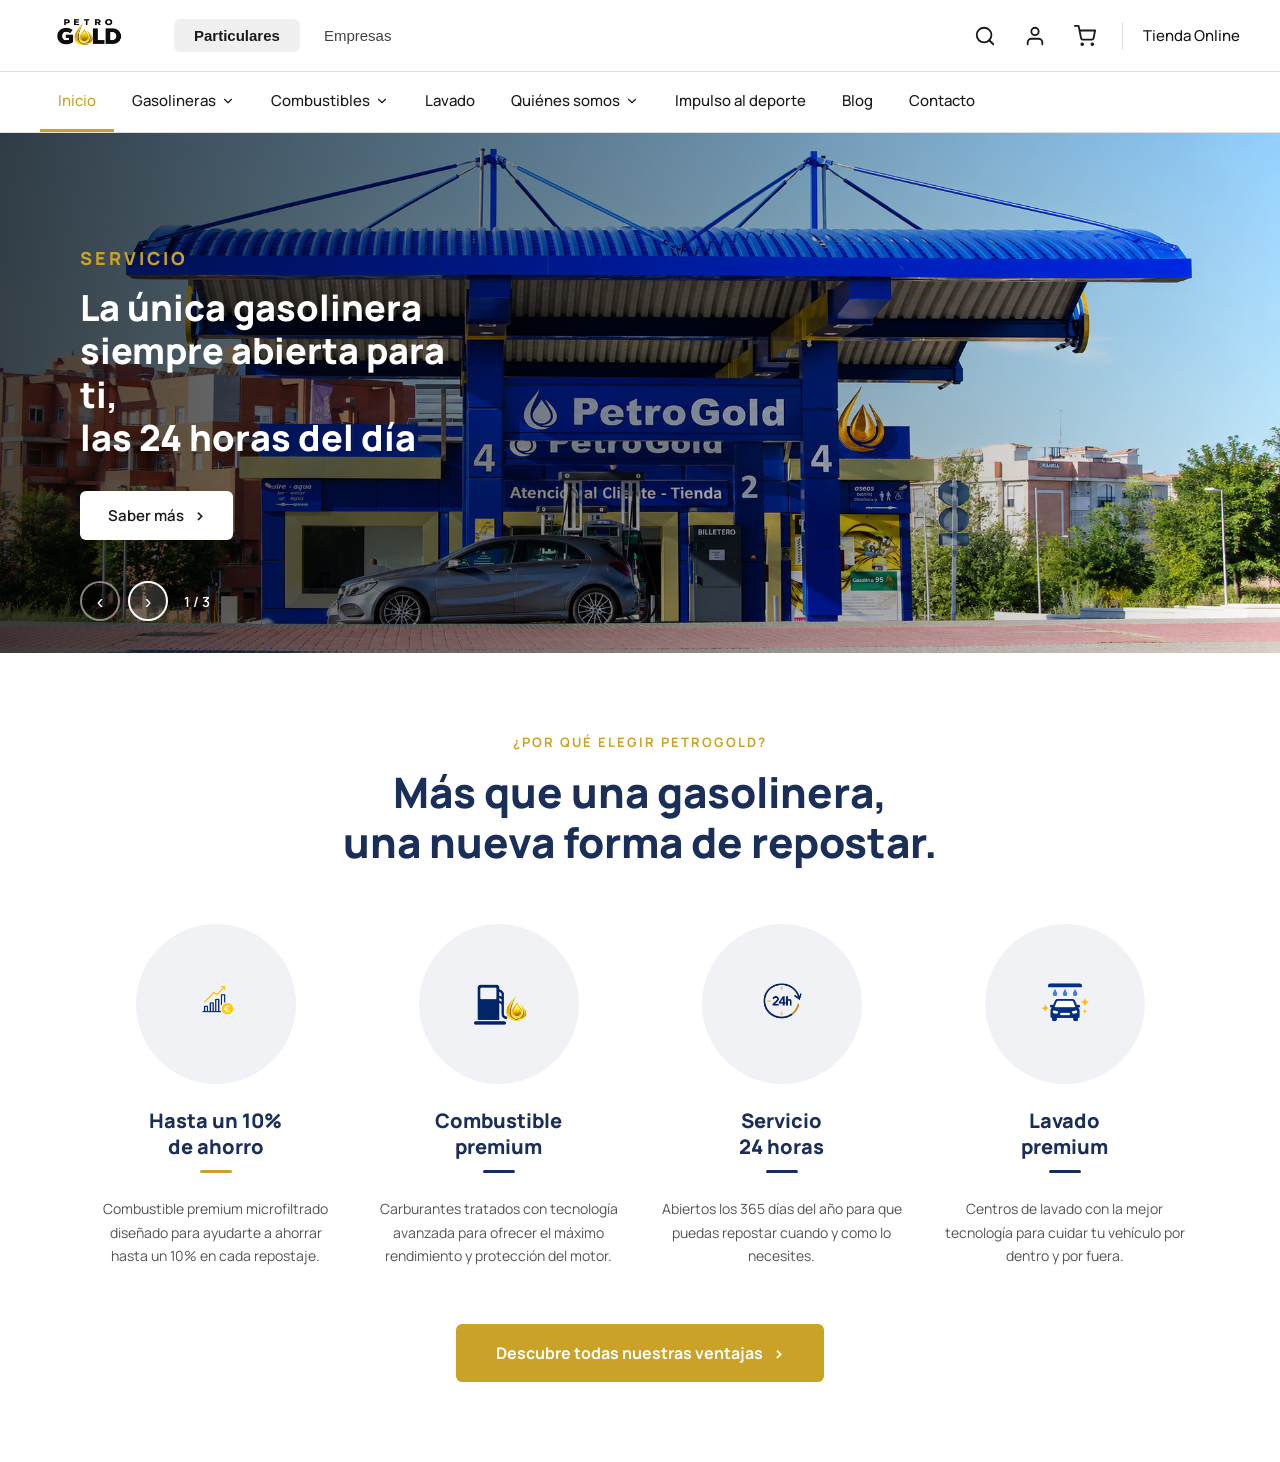
==== index.html @ 427b75f1 "first commit" ====
<!DOCTYPE html>
<html lang="es">
<head>
  <meta charset="UTF-8" />
  <meta name="viewport" content="width=device-width, initial-scale=1.0" />
  <title>PetroGold – Inicio</title>
  <link rel="stylesheet" href="css/style.css" />
</head>
<body>

  <!-- ===== TOP HEADER ===== -->
  <header class="top-header">
    <div class="header-inner">

      <div class="header-left">
        <a href="index.html" class="header-logo">
          <img src="Img/logo_petrogold_negro_sin_fondo.png" alt="PetroGold" />
        </a>
        <div class="header-tabs">
          <button class="tab active">Particulares</button>
          <button class="tab">Empresas</button>
        </div>
      </div>

      <div class="header-right">
        <!-- Search -->
        <button class="icon-btn" aria-label="Buscar">
          <svg viewBox="0 0 24 24" fill="none" stroke="currentColor" stroke-width="2" stroke-linecap="round" stroke-linejoin="round">
            <circle cx="11" cy="11" r="8"/><line x1="21" y1="21" x2="16.65" y2="16.65"/>
          </svg>
        </button>
        <!-- User -->
        <button class="icon-btn" aria-label="Mi cuenta">
          <svg viewBox="0 0 24 24" fill="none" stroke="currentColor" stroke-width="2" stroke-linecap="round" stroke-linejoin="round">
            <path d="M20 21v-2a4 4 0 0 0-4-4H8a4 4 0 0 0-4 4v2"/><circle cx="12" cy="7" r="4"/>
          </svg>
        </button>
        <!-- Cart -->
        <button class="icon-btn" aria-label="Carrito">
          <svg viewBox="0 0 24 24" fill="none" stroke="currentColor" stroke-width="2" stroke-linecap="round" stroke-linejoin="round">
            <circle cx="9" cy="21" r="1"/><circle cx="20" cy="21" r="1"/>
            <path d="M1 1h4l2.68 13.39a2 2 0 0 0 2 1.61h9.72a2 2 0 0 0 2-1.61L23 6H6"/>
          </svg>
        </button>
        <span class="header-divider"></span>
        <a href="tienda.html" class="tienda-link">Tienda Online</a>
      </div>

    </div>
  </header>

  <!-- ===== MAIN NAV ===== -->
  <nav class="main-nav">
    <ul>
      <li><a href="index.html" class="active">Inicio</a></li>

      <li class="has-dropdown">
        <a href="gasolineras.html">Gasolineras
          <svg class="nav-arrow" viewBox="0 0 24 24"><polyline points="6 9 12 15 18 9"/></svg>
        </a>
        <ul class="dropdown">
          <li><a href="gasolineras.html">Todas las gasolineras</a></li>
        </ul>
      </li>

      <li class="has-dropdown">
        <a href="combustibles.html">Combustibles
          <svg class="nav-arrow" viewBox="0 0 24 24"><polyline points="6 9 12 15 18 9"/></svg>
        </a>
        <ul class="dropdown">
          <li><a href="combustibles.html">Tipos de combustible</a></li>
        </ul>
      </li>

      <li><a href="lavado.html">Lavado</a></li>

      <li class="has-dropdown">
        <a href="quienes-somos.html">Quiénes somos
          <svg class="nav-arrow" viewBox="0 0 24 24"><polyline points="6 9 12 15 18 9"/></svg>
        </a>
        <ul class="dropdown">
          <li><a href="quienes-somos.html">La empresa</a></li>
        </ul>
      </li>

      <li><a href="impulso-al-deporte.html">Impulso al deporte</a></li>
      <li><a href="blog.html">Blog</a></li>
      <li><a href="contacto.html">Contacto</a></li>
    </ul>
  </nav>

  <!-- ===== MAIN CONTENT ===== -->
  <main>

    <!-- ===== HERO SLIDER ===== -->
    <section class="hero-slider" id="heroSlider">

      <!-- Slide 1 -->
      <div class="slide active" style="background-image: url('Img/gasolinera_hero.png')">
        <div class="slide-overlay"></div>
        <div class="slide-content">
          <span class="slide-label">SERVICIO</span>
          <h1 class="slide-title">La única gasolinera<br>siempre abierta para ti,<br>las 24 horas del día</h1>
          <a href="gasolineras.html" class="slide-btn">Saber más <span class="btn-arrow">›</span></a>
        </div>
      </div>

      <!-- Slide 2 -->
      <div class="slide" style="background-image: url('Img/calidad_hero.png')">
        <div class="slide-overlay"></div>
        <div class="slide-content">
          <span class="slide-label">CALIDAD</span>
          <h1 class="slide-title">Con nuestro combustible premium microfiltrado<br>ahorrarás hasta un <span class="slide-gold">10%</span> en cada repostaje.</h1>
          <a href="combustibles.html" class="slide-btn">Saber más <span class="btn-arrow">›</span></a>
        </div>
      </div>

      <!-- Slide 3 -->
      <div class="slide" style="background-image: url('Img/franquiciate_hero.png')">
        <div class="slide-overlay"></div>
        <div class="slide-content">
          <span class="slide-label">FRANQUÍCIATE</span>
          <h1 class="slide-title">Invierte en una marca<br>preparada para crecer<br>contigo.</h1>
          <p class="slide-subtitle">Accede a un modelo de negocio innovador<br>con tecnología 24 horas, soporte continuo<br>y una inversión adaptada a tus necesidades.</p>
          <a href="quienes-somos.html" class="slide-btn">Saber más <span class="btn-arrow">›</span></a>
        </div>
      </div>

      <!-- Controls -->
      <div class="slider-controls">
        <button class="slider-btn prev" id="heroPrev" aria-label="Anterior">‹</button>
        <button class="slider-btn next" id="heroNext" aria-label="Siguiente">›</button>
        <span class="slider-counter"><span id="heroCurrent">1</span> / <span id="heroTotal">3</span></span>
      </div>

    </section>

    <!-- ===== FEATURES SECTION ===== -->
    <section class="features-section">
      <div class="features-inner">

        <div class="features-header">
          <span class="features-label">¿POR QUÉ ELEGIR PETROGOLD?</span>
          <h2 class="features-title">Más que una gasolinera,<br>una nueva forma de repostar.</h2>
        </div>

        <div class="features-grid">

          <!-- Card 1 -->
          <div class="feature-card">
            <div class="feature-icon">
              <img src="Img/logo_ahorro.png" alt="Ahorro" />
            </div>
            <h3 class="feature-title gold-line">Hasta un 10%<br>de ahorro</h3>
            <p class="feature-text">Combustible premium microfiltrado diseñado para ayudarte a ahorrar hasta un 10% en cada repostaje.</p>
          </div>

          <!-- Card 2 -->
          <div class="feature-card">
            <div class="feature-icon">
              <img src="Img/logo_combustible.png" alt="Combustible premium" />
            </div>
            <h3 class="feature-title navy-line">Combustible<br>premium</h3>
            <p class="feature-text">Carburantes tratados con tecnología avanzada para ofrecer el máximo rendimiento y protección del motor.</p>
          </div>

          <!-- Card 3 -->
          <div class="feature-card">
            <div class="feature-icon">
              <img src="Img/logo_tiempo.png" alt="Servicio 24 horas" />
            </div>
            <h3 class="feature-title navy-line">Servicio<br>24 horas</h3>
            <p class="feature-text">Abiertos los 365 días del año para que puedas repostar cuando y como lo necesites.</p>
          </div>

          <!-- Card 4 -->
          <div class="feature-card">
            <div class="feature-icon">
              <img src="Img/logo_lavadero.png" alt="Lavado premium" />
            </div>
            <h3 class="feature-title navy-line">Lavado<br>premium</h3>
            <p class="feature-text">Centros de lavado con la mejor tecnología para cuidar tu vehículo por dentro y por fuera.</p>
          </div>

        </div>

        <div class="features-cta">
          <a href="gasolineras.html" class="features-btn">Descubre todas nuestras ventajas <span class="btn-arrow">›</span></a>
        </div>

      </div>
    </section>

  </main>

  <script src="js/main.js"></script>
</body>
</html>
---- css/style.css ----
@import url('https://fonts.googleapis.com/css2?family=Manrope:wght@400;500;600;700;800&display=swap');

/* =============================================
   PETROGOLD – Estilos globales
   ============================================= */

*, *::before, *::after {
  box-sizing: border-box;
  margin: 0;
  padding: 0;
}

:root {
  --gold: #C9A227;
  --gold-hover: #a88420;
  --text-dark: #1a1a1a;
  --text-mid: #444;
  --tab-active-bg: #f0f0f0;
  --border: #e0e0e0;
  --font: 'Manrope', sans-serif;
}

body {
  font-family: var(--font);
  color: var(--text-dark);
  background: #fff;
}

a {
  text-decoration: none;
  color: inherit;
}

/* =============================================
   TOP HEADER
   ============================================= */

.top-header {
  background: #fff;
  border-bottom: 1px solid var(--border);
  padding: 0 40px;
  height: 72px;
  display: flex;
  align-items: center;
}

.header-inner {
  width: 100%;
  display: flex;
  align-items: center;
  justify-content: space-between;
}

/* Logo */
.header-logo img {
  height: 68px;
  width: auto;
  display: block;
}

/* Particulares / Empresas tabs */
.header-left {
  display: flex;
  align-items: center;
  gap: 32px;
}

.header-tabs {
  display: flex;
  gap: 4px;
}

.header-tabs .tab {
  background: none;
  border: none;
  cursor: pointer;
  font-size: 15px;
  font-weight: 500;
  color: var(--text-mid);
  padding: 8px 20px;
  border-radius: 6px;
  transition: background 0.2s;
}

.header-tabs .tab.active {
  background: var(--tab-active-bg);
  color: var(--text-dark);
  font-weight: 600;
}

.header-tabs .tab:hover:not(.active) {
  background: #f7f7f7;
}

/* Right icons */
.header-right {
  display: flex;
  align-items: center;
  gap: 16px;
}

.icon-btn {
  background: none;
  border: none;
  cursor: pointer;
  display: flex;
  align-items: center;
  justify-content: center;
  padding: 6px;
  border-radius: 50%;
  color: var(--text-dark);
  transition: background 0.2s;
}

.icon-btn:hover {
  background: #f0f0f0;
}

.icon-btn svg {
  width: 22px;
  height: 22px;
}

.header-divider {
  width: 1px;
  height: 28px;
  background: var(--border);
  margin: 0 4px;
}

.tienda-link {
  font-size: 15px;
  font-weight: 500;
  color: var(--text-dark);
  white-space: nowrap;
  transition: color 0.2s;
}

.tienda-link:hover {
  color: var(--gold);
}

/* =============================================
   MAIN NAV
   ============================================= */

.main-nav {
  background: #fff;
  border-bottom: 1px solid var(--border);
  padding: 0 40px;
}

.main-nav > ul {
  list-style: none;
  display: flex;
  align-items: center;
  gap: 0;
}

.main-nav ul li {
  position: relative;
}

.main-nav ul li a,
.main-nav ul li .nav-toggle {
  display: flex;
  align-items: center;
  gap: 5px;
  padding: 18px 18px;
  font-size: 15px;
  font-weight: 500;
  color: var(--text-dark);
  cursor: pointer;
  border-bottom: 3px solid transparent;
  transition: color 0.2s, border-color 0.2s;
  white-space: nowrap;
  background: none;
  border-top: none;
  border-left: none;
  border-right: none;
  font-family: var(--font);
}

.main-nav ul li a:hover,
.main-nav ul li .nav-toggle:hover {
  color: var(--gold);
}

.main-nav ul li a.active {
  color: var(--gold);
  border-bottom: 3px solid var(--gold);
}

/* Dropdown arrow */
.nav-arrow {
  width: 14px;
  height: 14px;
  fill: none;
  stroke: currentColor;
  stroke-width: 2;
  stroke-linecap: round;
  stroke-linejoin: round;
  transition: transform 0.2s;
}

.has-dropdown:hover .nav-arrow {
  transform: rotate(180deg);
}

/* Dropdown menu */
.dropdown {
  display: none;
  position: absolute;
  top: 100%;
  left: 0;
  background: #fff;
  border: 1px solid var(--border);
  border-top: 2px solid var(--gold);
  min-width: 200px;
  box-shadow: 0 8px 24px rgba(0,0,0,0.08);
  z-index: 100;
  border-radius: 0 0 6px 6px;
}

.dropdown li a {
  padding: 12px 20px;
  display: block;
  border-bottom: none !important;
  font-weight: 400;
}

.dropdown li a:hover {
  background: #fafafa;
  color: var(--gold);
}

.has-dropdown:hover .dropdown {
  display: block;
}

/* =============================================
   HERO SLIDER
   ============================================= */

.hero-slider {
  position: relative;
  width: 100%;
  height: 520px;
  overflow: hidden;
}

.slide {
  position: absolute;
  inset: 0;
  background-size: cover;
  background-position: center;
  opacity: 0;
  transition: opacity 0.7s ease;
  display: flex;
  align-items: center;
}

.slide.active {
  opacity: 1;
  z-index: 1;
}

.slide-overlay {
  position: absolute;
  inset: 0;
  background: linear-gradient(to right, rgba(0,0,0,0.72) 0%, rgba(0,0,0,0.35) 55%, transparent 100%);
}

.slide-content {
  position: relative;
  z-index: 2;
  padding: 0 80px;
  max-width: 560px;
}

.slide-label {
  display: block;
  font-family: var(--font);
  font-size: 18px;
  font-weight: 800;
  letter-spacing: 3px;
  color: var(--gold);
  margin-bottom: 16px;
  text-transform: uppercase;
}

.slide-title {
  font-family: var(--font);
  font-size: 36px;
  font-weight: 800;
  color: #fff;
  line-height: 1.2;
  margin-bottom: 32px;
}

.slide-gold {
  color: var(--gold);
}

.slide-subtitle {
  font-family: var(--font);
  font-size: 16px;
  font-weight: 400;
  color: #fff;
  line-height: 1.6;
  margin-bottom: 28px;
  margin-top: -16px;
}

.slide-btn {
  display: inline-flex;
  align-items: center;
  gap: 10px;
  background: #fff;
  color: var(--text-dark);
  font-family: var(--font);
  font-size: 15px;
  font-weight: 600;
  padding: 14px 28px;
  border-radius: 6px;
  transition: background 0.2s, color 0.2s;
}

.slide-btn:hover {
  background: var(--gold);
  color: #fff;
}

.btn-arrow {
  font-size: 18px;
  line-height: 1;
}

/* Slider controls */
.slider-controls {
  position: absolute;
  bottom: 32px;
  left: 80px;
  z-index: 10;
  display: flex;
  align-items: center;
  gap: 8px;
}

.slider-btn {
  width: 40px;
  height: 40px;
  border-radius: 50%;
  border: 2px solid rgba(255,255,255,0.5);
  background: rgba(0,0,0,0.3);
  color: #fff;
  font-size: 20px;
  cursor: pointer;
  display: flex;
  align-items: center;
  justify-content: center;
  transition: background 0.2s, border-color 0.2s;
  line-height: 1;
}

.slider-btn:hover {
  background: rgba(0,0,0,0.6);
  border-color: #fff;
}

.slider-btn.next {
  background: rgba(255,255,255,0.15);
  border-color: #fff;
}

.slider-counter {
  font-family: var(--font);
  font-size: 14px;
  font-weight: 600;
  color: #fff;
  margin-left: 8px;
}

/* =============================================
   FEATURES SECTION
   ============================================= */

.features-section {
  background: #fff;
  padding: 80px 40px;
}

.features-inner {
  max-width: 1100px;
  margin: 0 auto;
}

.features-header {
  text-align: center;
  margin-bottom: 56px;
}

.features-label {
  display: block;
  font-family: var(--font);
  font-size: 13px;
  font-weight: 700;
  letter-spacing: 2px;
  color: var(--gold);
  text-transform: uppercase;
  margin-bottom: 16px;
}

.features-title {
  font-family: var(--font);
  font-size: 42px;
  font-weight: 800;
  color: #1a2e5a;
  line-height: 1.2;
}

.features-grid {
  display: grid;
  grid-template-columns: repeat(4, 1fr);
  gap: 32px;
  margin-bottom: 56px;
}

.feature-card {
  display: flex;
  flex-direction: column;
  align-items: center;
  text-align: center;
}

.feature-icon {
  width: 160px;
  height: 160px;
  background: #f0f2f5;
  border-radius: 50%;
  display: flex;
  align-items: center;
  justify-content: center;
  margin-bottom: 24px;
  overflow: hidden;
}

.feature-icon svg,
.feature-icon img {
  width: 100px;
  height: 100px;
  object-fit: contain;
}

.feature-title {
  font-family: var(--font);
  font-size: 20px;
  font-weight: 800;
  color: #1a2e5a;
  line-height: 1.3;
  margin-bottom: 12px;
  padding-bottom: 12px;
  position: relative;
}

.feature-title::after {
  content: '';
  display: block;
  width: 32px;
  height: 3px;
  border-radius: 2px;
  margin: 10px auto 0;
}

.feature-title.gold-line::after {
  background: var(--gold);
}

.feature-title.navy-line::after {
  background: #1a2e5a;
}

.feature-text {
  font-family: var(--font);
  font-size: 14px;
  font-weight: 400;
  color: #555;
  line-height: 1.7;
}

.features-cta {
  text-align: center;
}

.features-btn {
  display: inline-flex;
  align-items: center;
  gap: 10px;
  background: var(--gold);
  color: #fff;
  font-family: var(--font);
  font-size: 16px;
  font-weight: 700;
  padding: 18px 40px;
  border-radius: 6px;
  transition: background 0.2s;
}

.features-btn:hover {
  background: var(--gold-hover);
  color: #fff;
}

/* =============================================
   STICKY HEADER
   ============================================= */

.top-header.sticky,
.main-nav.sticky {
  position: sticky;
  top: 0;
  z-index: 200;
  box-shadow: 0 2px 12px rgba(0,0,0,0.07);
}
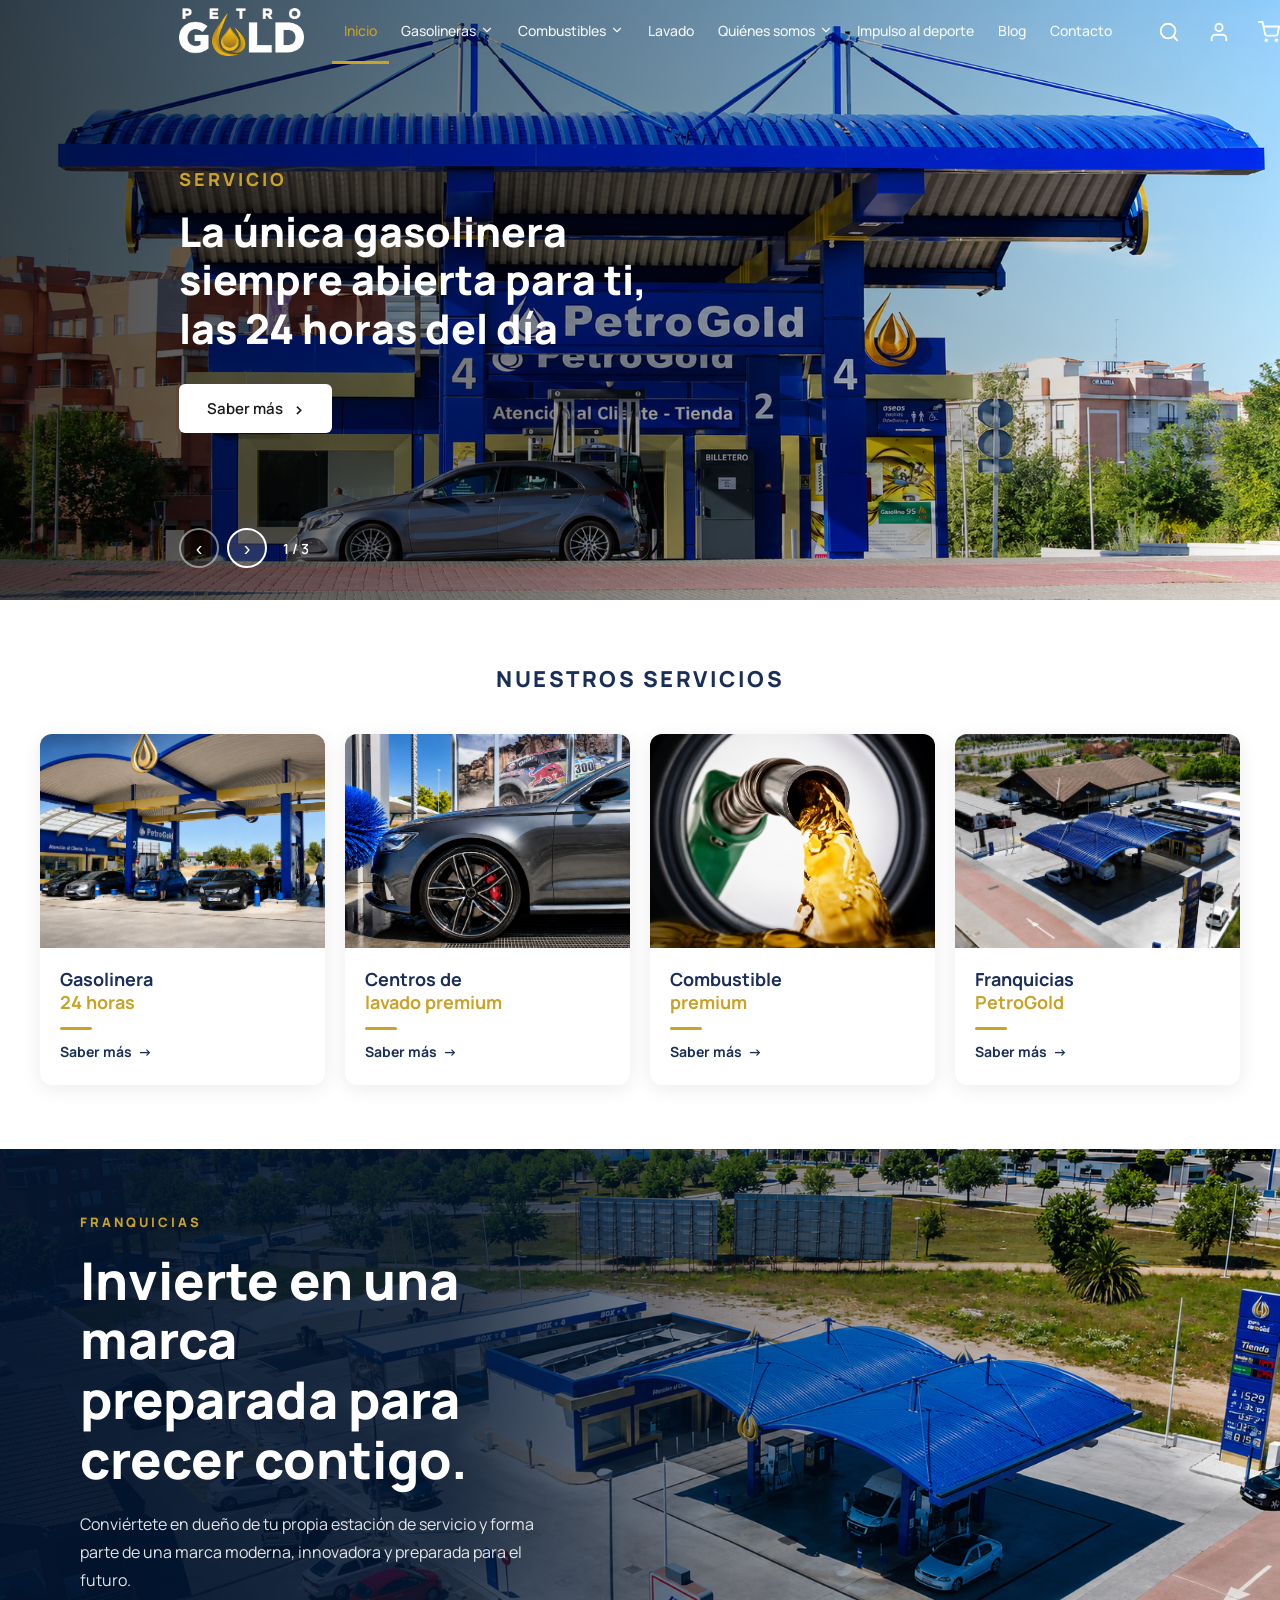
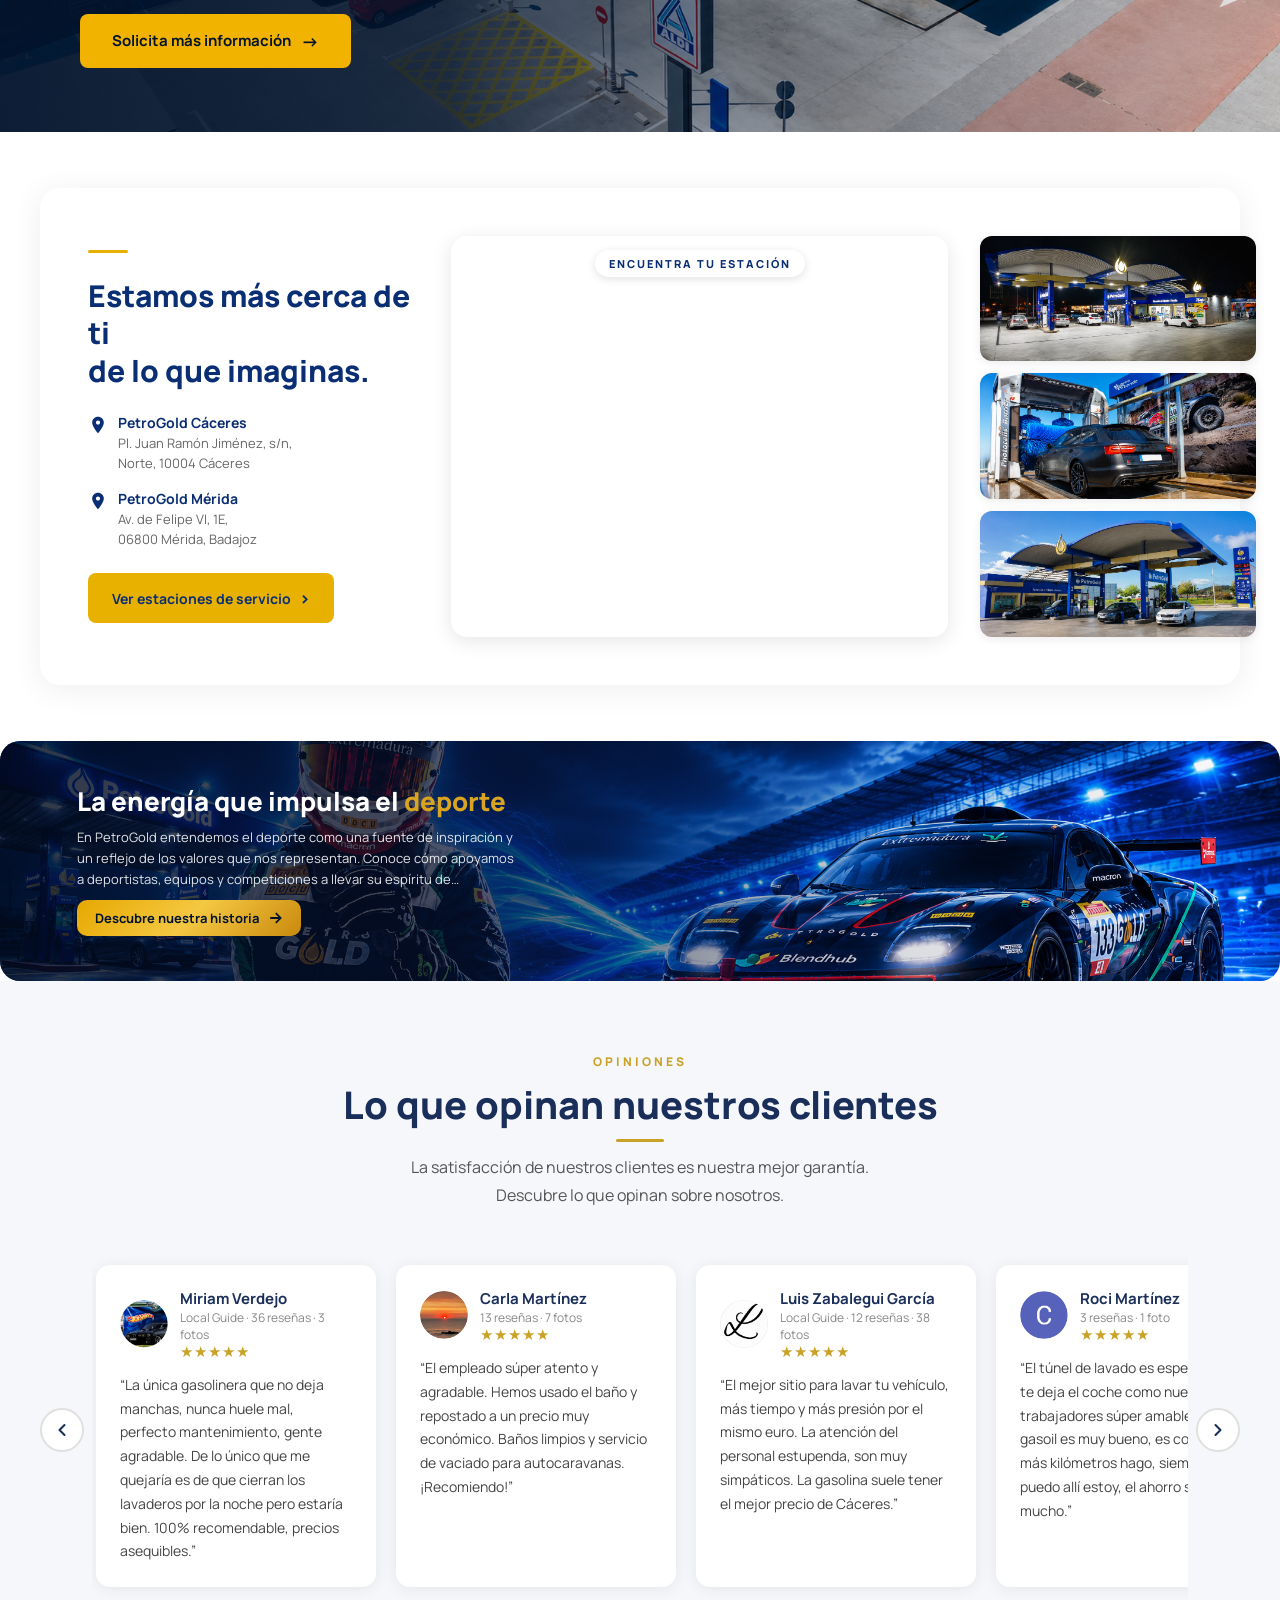
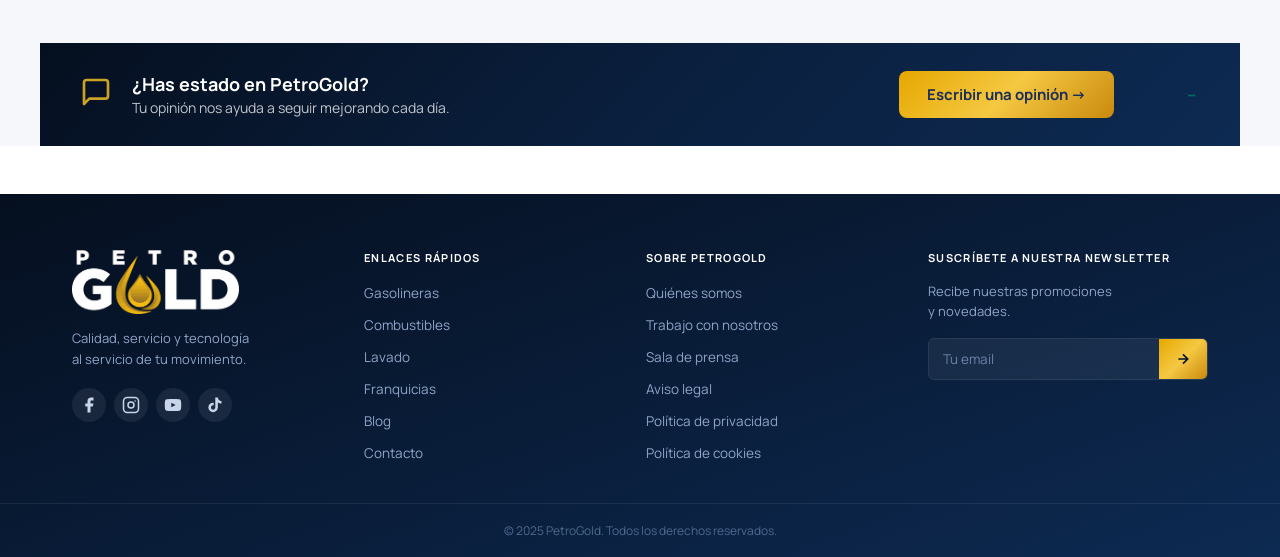
==== commit d647c317: "landing terminada" ====
--- a/index.html
+++ b/index.html
@@ -6,123 +6,116 @@
   <title>PetroGold – Inicio</title>
   <link rel="stylesheet" href="css/style.css" />
 </head>
-<body>
-
-  <!-- ===== TOP HEADER ===== -->
+<body class="hero-page">
+
+  <!-- ===== HERO WRAPPER (header + nav overlay + slider) ===== -->
+  <div class="hero-wrapper">
+
+  <!-- ===== SINGLE HEADER BAR ===== -->
   <header class="top-header">
     <div class="header-inner">
 
-      <div class="header-left">
-        <a href="index.html" class="header-logo">
-          <img src="Img/logo_petrogold_negro_sin_fondo.png" alt="PetroGold" />
-        </a>
-        <div class="header-tabs">
-          <button class="tab active">Particulares</button>
-          <button class="tab">Empresas</button>
-        </div>
-      </div>
+      <a href="index.html" class="header-logo">
+        <img src="Img/logo_petrogold_sin_fondo.png" alt="PetroGold" id="siteLogoImg" />
+      </a>
+
+      <nav class="main-nav">
+        <ul>
+          <li><a href="index.html" class="active">Inicio</a></li>
+          <li class="has-dropdown">
+            <a href="gasolineras.html">Gasolineras
+              <svg class="nav-arrow" viewBox="0 0 24 24"><polyline points="6 9 12 15 18 9"/></svg>
+            </a>
+            <ul class="dropdown">
+              <li><a href="gasolineras.html">Todas las gasolineras</a></li>
+            </ul>
+          </li>
+          <li class="has-dropdown">
+            <a href="combustibles.html">Combustibles
+              <svg class="nav-arrow" viewBox="0 0 24 24"><polyline points="6 9 12 15 18 9"/></svg>
+            </a>
+            <ul class="dropdown">
+              <li><a href="combustibles.html">Tipos de combustible</a></li>
+            </ul>
+          </li>
+          <li><a href="lavado.html">Lavado</a></li>
+          <li class="has-dropdown">
+            <a href="quienes-somos.html">Quiénes somos
+              <svg class="nav-arrow" viewBox="0 0 24 24"><polyline points="6 9 12 15 18 9"/></svg>
+            </a>
+            <ul class="dropdown">
+              <li><a href="quienes-somos.html">La empresa</a></li>
+            </ul>
+          </li>
+          <li><a href="impulso-al-deporte.html">Impulso al deporte</a></li>
+          <li><a href="blog.html">Blog</a></li>
+          <li><a href="contacto.html">Contacto</a></li>
+        </ul>
+      </nav>
 
       <div class="header-right">
-        <!-- Search -->
+        <button class="hamburger" id="menuToggle" aria-label="Menú">
+          <span></span><span></span><span></span>
+        </button>
         <button class="icon-btn" aria-label="Buscar">
           <svg viewBox="0 0 24 24" fill="none" stroke="currentColor" stroke-width="2" stroke-linecap="round" stroke-linejoin="round">
             <circle cx="11" cy="11" r="8"/><line x1="21" y1="21" x2="16.65" y2="16.65"/>
           </svg>
         </button>
-        <!-- User -->
         <button class="icon-btn" aria-label="Mi cuenta">
           <svg viewBox="0 0 24 24" fill="none" stroke="currentColor" stroke-width="2" stroke-linecap="round" stroke-linejoin="round">
             <path d="M20 21v-2a4 4 0 0 0-4-4H8a4 4 0 0 0-4 4v2"/><circle cx="12" cy="7" r="4"/>
           </svg>
         </button>
-        <!-- Cart -->
         <button class="icon-btn" aria-label="Carrito">
           <svg viewBox="0 0 24 24" fill="none" stroke="currentColor" stroke-width="2" stroke-linecap="round" stroke-linejoin="round">
             <circle cx="9" cy="21" r="1"/><circle cx="20" cy="21" r="1"/>
             <path d="M1 1h4l2.68 13.39a2 2 0 0 0 2 1.61h9.72a2 2 0 0 0 2-1.61L23 6H6"/>
           </svg>
         </button>
-        <span class="header-divider"></span>
-        <a href="tienda.html" class="tienda-link">Tienda Online</a>
+        <a href="tienda.html" class="tienda-btn">Tienda Online</a>
       </div>
 
     </div>
   </header>
 
-  <!-- ===== MAIN NAV ===== -->
-  <nav class="main-nav">
-    <ul>
-      <li><a href="index.html" class="active">Inicio</a></li>
-
-      <li class="has-dropdown">
-        <a href="gasolineras.html">Gasolineras
-          <svg class="nav-arrow" viewBox="0 0 24 24"><polyline points="6 9 12 15 18 9"/></svg>
-        </a>
-        <ul class="dropdown">
-          <li><a href="gasolineras.html">Todas las gasolineras</a></li>
-        </ul>
-      </li>
-
-      <li class="has-dropdown">
-        <a href="combustibles.html">Combustibles
-          <svg class="nav-arrow" viewBox="0 0 24 24"><polyline points="6 9 12 15 18 9"/></svg>
-        </a>
-        <ul class="dropdown">
-          <li><a href="combustibles.html">Tipos de combustible</a></li>
-        </ul>
-      </li>
-
-      <li><a href="lavado.html">Lavado</a></li>
-
-      <li class="has-dropdown">
-        <a href="quienes-somos.html">Quiénes somos
-          <svg class="nav-arrow" viewBox="0 0 24 24"><polyline points="6 9 12 15 18 9"/></svg>
-        </a>
-        <ul class="dropdown">
-          <li><a href="quienes-somos.html">La empresa</a></li>
-        </ul>
-      </li>
-
-      <li><a href="impulso-al-deporte.html">Impulso al deporte</a></li>
-      <li><a href="blog.html">Blog</a></li>
-      <li><a href="contacto.html">Contacto</a></li>
-    </ul>
-  </nav>
-
-  <!-- ===== MAIN CONTENT ===== -->
-  <main>
-
-    <!-- ===== HERO SLIDER ===== -->
-    <section class="hero-slider" id="heroSlider">
+  <!-- ===== HERO SLIDER ===== -->
+  <section class="hero-slider" id="heroSlider">
 
       <!-- Slide 1 -->
       <div class="slide active" style="background-image: url('Img/gasolinera_hero.png')">
         <div class="slide-overlay"></div>
-        <div class="slide-content">
-          <span class="slide-label">SERVICIO</span>
-          <h1 class="slide-title">La única gasolinera<br>siempre abierta para ti,<br>las 24 horas del día</h1>
-          <a href="gasolineras.html" class="slide-btn">Saber más <span class="btn-arrow">›</span></a>
+        <div class="hero-content-wrapper">
+          <div class="slide-content">
+            <span class="slide-label">SERVICIO</span>
+            <h1 class="slide-title">La única gasolinera<br>siempre abierta para ti,<br>las 24 horas del día</h1>
+            <a href="gasolineras.html" class="slide-btn">Saber más <span class="btn-arrow">›</span></a>
+          </div>
         </div>
       </div>
 
       <!-- Slide 2 -->
       <div class="slide" style="background-image: url('Img/calidad_hero.png')">
         <div class="slide-overlay"></div>
-        <div class="slide-content">
-          <span class="slide-label">CALIDAD</span>
-          <h1 class="slide-title">Con nuestro combustible premium microfiltrado<br>ahorrarás hasta un <span class="slide-gold">10%</span> en cada repostaje.</h1>
-          <a href="combustibles.html" class="slide-btn">Saber más <span class="btn-arrow">›</span></a>
+        <div class="hero-content-wrapper">
+          <div class="slide-content">
+            <span class="slide-label">CALIDAD</span>
+            <h1 class="slide-title">Con nuestro combustible premium microfiltrado<br>ahorrarás hasta un <span class="slide-gold">10%</span> en cada repostaje.</h1>
+            <a href="combustibles.html" class="slide-btn">Saber más <span class="btn-arrow">›</span></a>
+          </div>
         </div>
       </div>
 
       <!-- Slide 3 -->
       <div class="slide" style="background-image: url('Img/franquiciate_hero.png')">
         <div class="slide-overlay"></div>
-        <div class="slide-content">
-          <span class="slide-label">FRANQUÍCIATE</span>
-          <h1 class="slide-title">Invierte en una marca<br>preparada para crecer<br>contigo.</h1>
-          <p class="slide-subtitle">Accede a un modelo de negocio innovador<br>con tecnología 24 horas, soporte continuo<br>y una inversión adaptada a tus necesidades.</p>
-          <a href="quienes-somos.html" class="slide-btn">Saber más <span class="btn-arrow">›</span></a>
+        <div class="hero-content-wrapper">
+          <div class="slide-content">
+            <span class="slide-label">FRANQUÍCIATE</span>
+            <h1 class="slide-title">Invierte en una marca<br>preparada para crecer<br>contigo.</h1>
+            <p class="slide-subtitle">Accede a un modelo de negocio innovador<br>con tecnología 24 horas, soporte continuo<br>y una inversión adaptada a tus necesidades.</p>
+            <a href="quienes-somos.html" class="slide-btn">Saber más <span class="btn-arrow">›</span></a>
+          </div>
         </div>
       </div>
 
@@ -133,65 +126,436 @@
         <span class="slider-counter"><span id="heroCurrent">1</span> / <span id="heroTotal">3</span></span>
       </div>
 
+  </section>
+
+  </div><!-- /.hero-wrapper -->
+
+  <main>
+
+    <!-- ===== SERVICES SECTION ===== -->
+    <section class="services-section">
+      <div class="services-inner">
+
+        <div class="services-header">
+          <span class="services-label">NUESTROS SERVICIOS</span>
+        </div>
+
+        <div class="services-grid">
+
+          <!-- Card 1 -->
+          <div class="service-card">
+            <div class="service-img">
+              <img src="Img/24h.png" alt="Gasolinera 24 horas" />
+            </div>
+            <div class="service-body">
+              <h3 class="service-title">Gasolinera<br><span class="service-title-gold">24 horas</span></h3>
+              <span class="service-line"></span>
+              <a href="gasolineras.html" class="service-link">Saber más <span>&#8594;</span></a>
+            </div>
+          </div>
+
+          <!-- Card 2 -->
+          <div class="service-card">
+            <div class="service-img">
+              <img src="Img/lavadero.png" alt="Centros de lavado premium" />
+            </div>
+            <div class="service-body">
+              <h3 class="service-title">Centros de<br><span class="service-title-gold">lavado premium</span></h3>
+              <span class="service-line"></span>
+              <a href="lavado.html" class="service-link">Saber más <span>&#8594;</span></a>
+            </div>
+          </div>
+
+          <!-- Card 3 -->
+          <div class="service-card">
+            <div class="service-img">
+              <img src="Img/combustible.png" alt="Combustible premium" />
+            </div>
+            <div class="service-body">
+              <h3 class="service-title">Combustible<br><span class="service-title-gold">premium</span></h3>
+              <span class="service-line"></span>
+              <a href="combustibles.html" class="service-link">Saber más <span>&#8594;</span></a>
+            </div>
+          </div>
+
+          <!-- Card 4 -->
+          <div class="service-card">
+            <div class="service-img">
+              <img src="Img/franquiciate_hero.png" alt="Franquicias PetroGold" />
+            </div>
+            <div class="service-body">
+              <h3 class="service-title">Franquicias<br><span class="service-title-gold">PetroGold</span></h3>
+              <span class="service-line"></span>
+              <a href="quienes-somos.html" class="service-link">Saber más <span>&#8594;</span></a>
+            </div>
+          </div>
+
+        </div>
+      </div>
     </section>
 
-    <!-- ===== FEATURES SECTION ===== -->
-    <section class="features-section">
-      <div class="features-inner">
-
-        <div class="features-header">
-          <span class="features-label">¿POR QUÉ ELEGIR PETROGOLD?</span>
-          <h2 class="features-title">Más que una gasolinera,<br>una nueva forma de repostar.</h2>
-        </div>
-
-        <div class="features-grid">
-
-          <!-- Card 1 -->
-          <div class="feature-card">
-            <div class="feature-icon">
-              <img src="Img/logo_ahorro.png" alt="Ahorro" />
-            </div>
-            <h3 class="feature-title gold-line">Hasta un 10%<br>de ahorro</h3>
-            <p class="feature-text">Combustible premium microfiltrado diseñado para ayudarte a ahorrar hasta un 10% en cada repostaje.</p>
-          </div>
-
-          <!-- Card 2 -->
-          <div class="feature-card">
-            <div class="feature-icon">
-              <img src="Img/logo_combustible.png" alt="Combustible premium" />
-            </div>
-            <h3 class="feature-title navy-line">Combustible<br>premium</h3>
-            <p class="feature-text">Carburantes tratados con tecnología avanzada para ofrecer el máximo rendimiento y protección del motor.</p>
-          </div>
-
-          <!-- Card 3 -->
-          <div class="feature-card">
-            <div class="feature-icon">
-              <img src="Img/logo_tiempo.png" alt="Servicio 24 horas" />
-            </div>
-            <h3 class="feature-title navy-line">Servicio<br>24 horas</h3>
-            <p class="feature-text">Abiertos los 365 días del año para que puedas repostar cuando y como lo necesites.</p>
-          </div>
-
-          <!-- Card 4 -->
-          <div class="feature-card">
-            <div class="feature-icon">
-              <img src="Img/logo_lavadero.png" alt="Lavado premium" />
-            </div>
-            <h3 class="feature-title navy-line">Lavado<br>premium</h3>
-            <p class="feature-text">Centros de lavado con la mejor tecnología para cuidar tu vehículo por dentro y por fuera.</p>
-          </div>
-
-        </div>
-
-        <div class="features-cta">
-          <a href="gasolineras.html" class="features-btn">Descubre todas nuestras ventajas <span class="btn-arrow">›</span></a>
-        </div>
-
+    <!-- ===== FRANQUICIAS SECTION ===== -->
+    <section class="franchise-section">
+      <div class="franchise-overlay"></div>
+      <div class="franchise-content">
+        <span class="franchise-label">FRANQUICIAS</span>
+        <h2 class="franchise-title">Invierte en una marca<br>preparada para crecer contigo.</h2>
+        <p class="franchise-text">Conviértete en dueño de tu propia estación de servicio y forma parte de una marca moderna, innovadora y preparada para el futuro. </p>
+        <a href="quienes-somos.html" class="franchise-btn">Solicita más información <span class="franchise-arrow">→</span></a>
       </div>
     </section>
 
+    <!-- ===== LOCATION SECTION ===== -->
+    <section class="petrogold-location-section">
+      <div class="petrogold-location-wrap">
+
+        <!-- Left: text -->
+        <div class="petrogold-location-left">
+          <span class="petrogold-location-deco"></span>
+          <h2 class="petrogold-location-title">Estamos más cerca de ti<br>de lo que imaginas.</h2>
+          <div class="petrogold-location-stations">
+            <div class="petrogold-location-item">
+              <span class="petrogold-location-pin">
+                <svg viewBox="0 0 24 24" fill="#0A2E73" xmlns="http://www.w3.org/2000/svg"><path d="M12 2C8.13 2 5 5.13 5 9c0 5.25 7 13 7 13s7-7.75 7-13c0-3.87-3.13-7-7-7zm0 9.5c-1.38 0-2.5-1.12-2.5-2.5s1.12-2.5 2.5-2.5 2.5 1.12 2.5 2.5-1.12 2.5-2.5 2.5z"/></svg>
+              </span>
+              <div>
+                <p class="petrogold-location-name">PetroGold Cáceres</p>
+                <p class="petrogold-location-addr">Pl. Juan Ramón Jiménez, s/n,<br>Norte, 10004 Cáceres</p>
+              </div>
+            </div>
+            <div class="petrogold-location-item">
+              <span class="petrogold-location-pin">
+                <svg viewBox="0 0 24 24" fill="#0A2E73" xmlns="http://www.w3.org/2000/svg"><path d="M12 2C8.13 2 5 5.13 5 9c0 5.25 7 13 7 13s7-7.75 7-13c0-3.87-3.13-7-7-7zm0 9.5c-1.38 0-2.5-1.12-2.5-2.5s1.12-2.5 2.5-2.5 2.5 1.12 2.5 2.5-1.12 2.5-2.5 2.5z"/></svg>
+              </span>
+              <div>
+                <p class="petrogold-location-name">PetroGold Mérida</p>
+                <p class="petrogold-location-addr">Av. de Felipe VI, 1E,<br>06800 Mérida, Badajoz</p>
+              </div>
+            </div>
+          </div>
+          <a href="gasolineras.html" class="petrogold-location-btn">Ver estaciones de servicio <span class="petrogold-location-arrow">›</span></a>
+        </div>
+
+        <!-- Center: map -->
+        <div class="petrogold-location-map">
+          <span class="petrogold-location-map-label">ENCUENTRA TU ESTACIÓN</span>
+          <iframe
+            title="Estaciones PetroGold"
+            src="https://maps.google.com/maps?q=PetroGold&hl=es&z=9&output=embed"
+            width="100%" height="100%"
+            style="border:0;"
+            allowfullscreen=""
+            loading="lazy"
+            referrerpolicy="no-referrer-when-downgrade">
+          </iframe>
+        </div>
+
+        <!-- Right: gallery -->
+        <div class="petrogold-location-gallery">
+          <div class="petrogold-location-img-wrap">
+            <img src="Img/ubicacion_1.png" alt="Estación PetroGold 1" />
+          </div>
+          <div class="petrogold-location-img-wrap">
+            <img src="Img/ubicacion_2.png" alt="Estación PetroGold 2" />
+          </div>
+          <div class="petrogold-location-img-wrap">
+            <img src="Img/ubicacion_3.png" alt="Estación PetroGold 3" />
+          </div>
+        </div>
+
+      </div>
+    </section>
+
+    <!-- ===== SPORT SECTION ===== -->
+    <section class="sport-section">
+      <div class="sport-overlay"></div>
+      <div class="sport-content">
+        <div class="sport-content-inner">
+          <h2 class="sport-title">
+            La energía que impulsa el <span class="sport-gold">deporte</span>
+          </h2>
+          <p class="sport-text">
+            En PetroGold entendemos el deporte como una fuente de inspiración y un reflejo de los valores que nos representan. Conoce cómo apoyamos a deportistas, equipos y competiciones a llevar su espíritu de superación cada vez más lejos.
+          </p>
+          <a href="impulso-al-deporte.html" class="sport-btn">
+            Descubre nuestra historia
+            <span class="sport-btn-arrow">
+              <svg viewBox="0 0 20 20" fill="none" stroke="currentColor" stroke-width="2.2" width="16" height="16"><path d="M4 10h12M11 4l6 6-6 6"/></svg>
+            </span>
+          </a>
+        </div>
+      </div>
+    </section>
+
+    <!-- ===== OPINIONES SECTION ===== -->
+    <section class="reviews-section">
+      <div class="reviews-inner">
+
+        <div class="reviews-header">
+          <span class="reviews-label">OPINIONES</span>
+          <h2 class="reviews-title">Lo que opinan nuestros clientes</h2>
+          <span class="reviews-title-line"></span>
+          <p class="reviews-subtitle">La satisfacción de nuestros clientes es nuestra mejor garantía.<br>Descubre lo que opinan sobre nosotros.</p>
+        </div>
+
+        <div class="reviews-track-wrapper">
+          <button class="reviews-arrow reviews-prev" id="reviewsPrev" aria-label="Anterior">
+            <svg viewBox="0 0 24 24" fill="none" stroke="currentColor" stroke-width="2.5" stroke-linecap="round" stroke-linejoin="round"><polyline points="15 18 9 12 15 6"/></svg>
+          </button>
+
+          <div class="reviews-track" id="reviewsTrack">
+
+            <!-- 1 -->
+            <div class="review-card">
+              <div class="review-top">
+                <img src="Img/avatar_1.png" alt="Miriam Verdejo" class="review-avatar" />
+                <div>
+                  <p class="review-name">Miriam Verdejo</p>
+                  <p class="review-meta">Local Guide &middot; 36 reseñas &middot; 3 fotos</p>
+                  <div class="review-stars">★★★★★</div>
+                </div>
+              </div>
+              <p class="review-text">“La única gasolinera que no deja manchas, nunca huele mal, perfecto mantenimiento, gente agradable. De lo único que me quejaría es de que cierran los lavaderos por la noche pero estaría bien. 100% recomendable, precios asequibles.”</p>
+            </div>
+
+            <!-- 2 -->
+            <div class="review-card">
+              <div class="review-top">
+                <img src="Img/avatar_2.png" alt="Carla Martínez" class="review-avatar" />
+                <div>
+                  <p class="review-name">Carla Martínez</p>
+                  <p class="review-meta">13 reseñas &middot; 7 fotos</p>
+                  <div class="review-stars">★★★★★</div>
+                </div>
+              </div>
+              <p class="review-text">“El empleado súper atento y agradable. Hemos usado el baño y repostado a un precio muy económico. Baños limpios y servicio de vaciado para autocaravanas. ¡Recomiendo!”</p>
+            </div>
+
+            <!-- 3 -->
+            <div class="review-card">
+              <div class="review-top">
+                <img src="Img/avatar_3.png" alt="Luis Zabalegui García" class="review-avatar" />
+                <div>
+                  <p class="review-name">Luis Zabalegui García</p>
+                  <p class="review-meta">Local Guide &middot; 12 reseñas &middot; 38 fotos</p>
+                  <div class="review-stars">★★★★★</div>
+                </div>
+              </div>
+              <p class="review-text">“El mejor sitio para lavar tu vehículo, más tiempo y más presión por el mismo euro. La atención del personal estupenda, son muy simpáticos. La gasolina suele tener el mejor precio de Cáceres.”</p>
+            </div>
+
+            <!-- 4 -->
+            <div class="review-card">
+              <div class="review-top">
+                <img src="Img/avatar_4.png" alt="Roci Martínez" class="review-avatar" />
+                <div>
+                  <p class="review-name">Roci Martínez</p>
+                  <p class="review-meta">3 reseñas &middot; 1 foto</p>
+                  <div class="review-stars">★★★★★</div>
+                </div>
+              </div>
+              <p class="review-text">“El túnel de lavado es espectacular, te deja el coche como nuevo, sus trabajadores súper amables. El gasoil es muy bueno, es con el que más kilómetros hago, siempre que puedo allí estoy, el ahorro se nota mucho.”</p>
+            </div>
+
+            <!-- 5 -->
+            <div class="review-card">
+              <div class="review-top">
+                <img src="Img/avatar_5.png" alt="Carlos Hogado" class="review-avatar" />
+                <div>
+                  <p class="review-name">Carlos Hogado</p>
+                  <p class="review-meta">1 reseña &middot; 0 fotos</p>
+                  <div class="review-stars">★★★★☆</div>
+                </div>
+              </div>
+              <p class="review-text">“Por más vueltas que doy a Petrogold, siempre voy. Si es verdad que sus instalaciones y personal no son perfectos, pero casi. Cuando tengan GLP ya lo bordan. ¡Saludos!”</p>
+            </div>
+
+            <!-- 6 -->
+            <div class="review-card">
+              <div class="review-top">
+                <img src="Img/avatar_6.png" alt="Carmen G" class="review-avatar" />
+                <div>
+                  <p class="review-name">Carmen G</p>
+                  <p class="review-meta">1 reseña &middot; 0 fotos</p>
+                  <div class="review-stars">★★★★★</div>
+                </div>
+              </div>
+              <p class="review-text">“Combustible muy bueno al mejor precio. Suelo echar bastante allí, el coche no me ha dado ningún problema, y lo mejor la amabilidad de sus trabajadores, en especial una chica llamada Elena.”</p>
+            </div>
+
+            <!-- 7 -->
+            <div class="review-card">
+              <div class="review-top">
+                <img src="Img/avatar_7.png" alt="Encarni Barquero" class="review-avatar" />
+                <div>
+                  <p class="review-name">Encarni Barquero</p>
+                  <p class="review-meta">Local Guide &middot; 33 reseñas &middot; 8 fotos</p>
+                  <div class="review-stars">★★★★★</div>
+                </div>
+              </div>
+              <p class="review-text">“Diesel de primera, llevo años repostando y nunca he tenido ningún problema en mi vehículo. Precio más barato que las demás. Atención 100%.”</p>
+            </div>
+
+            <!-- 8 -->
+            <div class="review-card">
+              <div class="review-top">
+                <img src="Img/avatar_8.png" alt="Esther CM" class="review-avatar" />
+                <div>
+                  <p class="review-name">Esther CM</p>
+                  <p class="review-meta">Local Guide &middot; 146 reseñas &middot; 309 fotos</p>
+                  <div class="review-stars">★★★★★</div>
+                </div>
+              </div>
+              <p class="review-text">“Es auto-repostaje, pero la atención del personal es estupenda, son amables y serviciales y tienen precios bajos. El lavadero estupendo y puedes inflar los neumáticos gratis.”</p>
+            </div>
+
+            <!-- 9 -->
+            <div class="review-card">
+              <div class="review-top">
+                <img src="Img/avatar_9.png" alt="Samuel" class="review-avatar" />
+                <div>
+                  <p class="review-name">Samuel</p>
+                  <p class="review-meta">Local Guide &middot; 540 reseñas &middot; 493 fotos</p>
+                  <div class="review-stars">★★★★★</div>
+                </div>
+              </div>
+              <p class="review-text">“Grandes profesionales y buenos precios. Buenas instalaciones.”</p>
+            </div>
+
+            <!-- 10 -->
+            <div class="review-card">
+              <div class="review-top">
+                <img src="Img/avatar_10.png" alt="Ruben Rubio Corrales" class="review-avatar" />
+                <div>
+                  <p class="review-name">Ruben Rubio Corrales</p>
+                  <p class="review-meta">Local Guide &middot; 8 reseñas</p>
+                  <div class="review-stars">★★★★★</div>
+                </div>
+              </div>
+              <p class="review-text">“Buenos precios. Después de años repostando allí, puedo decir que el combustible es de calidad. El lavadero, muy bien. Y el trato es excepcional. Recomendable 100%.”</p>
+            </div>
+
+            <!-- 11 -->
+            <div class="review-card">
+              <div class="review-top">
+                <img src="Img/avatar_11.png" alt="Patricia Perales Barahona" class="review-avatar" />
+                <div>
+                  <p class="review-name">Patricia Perales Barahona</p>
+                  <p class="review-meta">Local Guide &middot; 60 reseñas &middot; 15 fotos</p>
+                  <div class="review-stars">★★★★☆</div>
+                </div>
+              </div>
+              <p class="review-text">"Me gusta ir a esta gasolinera por su precio. También solemos ir a lavar los coches ya que con un par de euros dejas el coche bastante decente, tiene buenos productos y el agua dura bastante."</p>
+            </div>
+
+            <!-- 12 -->
+            <div class="review-card">
+              <div class="review-top">
+                <img src="Img/avatar_12.png" alt="Lidia Salmerón" class="review-avatar" />
+                <div>
+                  <p class="review-name">Lidia Salmerón</p>
+                  <p class="review-meta">Local Guide &middot; 155 reseñas &middot; 384 fotos</p>
+                  <div class="review-stars">★★★★★</div>
+                </div>
+              </div>
+              <p class="review-text">"Gasolina más barata que en otros sitios, también tiene para lavar el coche y aspirarlo."</p>
+            </div>
+
+          </div><!-- /.reviews-track -->
+
+          <button class="reviews-arrow reviews-next" id="reviewsNext" aria-label="Siguiente">
+            <svg viewBox="0 0 24 24" fill="none" stroke="currentColor" stroke-width="2.5" stroke-linecap="round" stroke-linejoin="round"><polyline points="9 18 15 12 9 6"/></svg>
+          </button>
+        </div><!-- /.reviews-track-wrapper -->
+
+        <!-- CTA strip -->
+        <div class="reviews-cta">
+          <div class="reviews-cta-icon">
+            <svg viewBox="0 0 24 24" fill="none" stroke="currentColor" stroke-width="2" stroke-linecap="round" stroke-linejoin="round"><path d="M21 15a2 2 0 0 1-2 2H7l-4 4V5a2 2 0 0 1 2-2h14a2 2 0 0 1 2 2z"/></svg>
+          </div>
+          <div class="reviews-cta-text">
+            <p class="reviews-cta-title">¿Has estado en PetroGold?</p>
+            <p class="reviews-cta-sub">Tu opinión nos ayuda a seguir mejorando cada día.</p>
+          </div>
+          <a href="#" class="reviews-cta-btn" target="_blank" rel="noopener">Escribir una opinión →</a>
+          <img src="Img/trustpilot.png" alt="Trustpilot" class="reviews-cta-trustpilot" />
+        </div>
+
+      </div>
+    </section>
+
+
   </main>
+
+  <!-- ===== FOOTER ===== -->
+  <footer class="site-footer">
+    <div class="footer-inner">
+
+      <!-- Col 1: Logo + tagline + redes -->
+      <div class="footer-brand">
+        <img src="Img/logo_petrogold_sin_fondo.png" alt="PetroGold" class="footer-logo" />
+        <p class="footer-tagline">Calidad, servicio y tecnología<br>al servicio de tu movimiento.</p>
+        <div class="footer-social">
+          <a href="#" aria-label="Facebook" class="footer-social-link">
+            <svg viewBox="0 0 24 24" fill="currentColor" width="18" height="18"><path d="M18 2h-3a5 5 0 0 0-5 5v3H7v4h3v8h4v-8h3l1-4h-4V7a1 1 0 0 1 1-1h3z"/></svg>
+          </a>
+          <a href="#" aria-label="Instagram" class="footer-social-link">
+            <svg viewBox="0 0 24 24" fill="none" stroke="currentColor" stroke-width="2" width="18" height="18"><rect x="2" y="2" width="20" height="20" rx="5" ry="5"/><circle cx="12" cy="12" r="4"/><circle cx="17.5" cy="6.5" r="1" fill="currentColor" stroke="none"/></svg>
+          </a>
+          <a href="#" aria-label="YouTube" class="footer-social-link">
+            <svg viewBox="0 0 24 24" fill="currentColor" width="18" height="18"><path d="M22.54 6.42a2.78 2.78 0 0 0-1.95-1.96C18.88 4 12 4 12 4s-6.88 0-8.59.46A2.78 2.78 0 0 0 1.46 6.42 29 29 0 0 0 1 12a29 29 0 0 0 .46 5.58A2.78 2.78 0 0 0 3.41 19.6C5.12 20 12 20 12 20s6.88 0 8.59-.4a2.78 2.78 0 0 0 1.95-1.97A29 29 0 0 0 23 12a29 29 0 0 0-.46-5.58zM9.75 15.02V8.98L15.5 12l-5.75 3.02z"/></svg>
+          </a>
+          <a href="#" aria-label="TikTok" class="footer-social-link">
+            <svg viewBox="0 0 24 24" fill="currentColor" width="18" height="18"><path d="M19.59 6.69a4.83 4.83 0 0 1-3.77-4.25V2h-3.45v13.67a2.89 2.89 0 0 1-2.88 2.5 2.89 2.89 0 0 1-2.89-2.89 2.89 2.89 0 0 1 2.89-2.89c.28 0 .54.04.79.1V9.01a6.33 6.33 0 0 0-.79-.05 6.34 6.34 0 0 0-6.34 6.34 6.34 6.34 0 0 0 6.34 6.34 6.34 6.34 0 0 0 6.33-6.34V8.69a8.18 8.18 0 0 0 4.78 1.52V6.76a4.85 4.85 0 0 1-1.01-.07z"/></svg>
+          </a>
+        </div>
+      </div>
+
+      <!-- Col 2: Enlaces rápidos -->
+      <div class="footer-col">
+        <h4 class="footer-col-title">ENLACES RÁPIDOS</h4>
+        <ul class="footer-links">
+          <li><a href="gasolineras.html">Gasolineras</a></li>
+          <li><a href="combustibles.html">Combustibles</a></li>
+          <li><a href="lavado.html">Lavado</a></li>
+          <li><a href="franquicias.html">Franquicias</a></li>
+          <li><a href="blog.html">Blog</a></li>
+          <li><a href="contacto.html">Contacto</a></li>
+        </ul>
+      </div>
+
+      <!-- Col 3: Sobre PetroGold -->
+      <div class="footer-col">
+        <h4 class="footer-col-title">SOBRE PETROGOLD</h4>
+        <ul class="footer-links">
+          <li><a href="quienes-somos.html">Quiénes somos</a></li>
+          <li><a href="#">Trabajo con nosotros</a></li>
+          <li><a href="#">Sala de prensa</a></li>
+          <li><a href="#">Aviso legal</a></li>
+          <li><a href="#">Política de privacidad</a></li>
+          <li><a href="#">Política de cookies</a></li>
+        </ul>
+      </div>
+
+      <!-- Col 4: Newsletter -->
+      <div class="footer-col footer-newsletter-col">
+        <h4 class="footer-col-title">SUSCRÍBETE A NUESTRA NEWSLETTER</h4>
+        <p class="footer-newsletter-desc">Recibe nuestras promociones<br>y novedades.</p>
+        <form class="footer-newsletter-form" onsubmit="return false;">
+          <input type="email" placeholder="Tu email" class="footer-newsletter-input" />
+          <button type="submit" class="footer-newsletter-btn" aria-label="Suscribirse">
+            <svg viewBox="0 0 24 24" fill="none" stroke="currentColor" stroke-width="2.5" width="16" height="16"><path d="M5 12h14M12 5l7 7-7 7"/></svg>
+          </button>
+        </form>
+      </div>
+
+    </div>
+
+    <!-- Bottom bar -->
+    <div class="footer-bottom">
+      <p>&copy; 2025 PetroGold. Todos los derechos reservados.</p>
+    </div>
+  </footer>
 
   <script src="js/main.js"></script>
 </body>
--- a/css/style.css
+++ b/css/style.css
@@ -35,27 +35,33 @@
    TOP HEADER
    ============================================= */
 
+/* Default: white sticky header (other pages) */
 .top-header {
   background: #fff;
   border-bottom: 1px solid var(--border);
-  padding: 0 40px;
-  height: 72px;
-  display: flex;
-  align-items: center;
+  padding: 0 clamp(60px, 14vw, 260px);
+  height: 64px;
+  display: flex;
+  align-items: center;
+  position: sticky;
+  top: 0;
+  z-index: 300;
+  transition: background 0.35s, box-shadow 0.35s;
 }
 
 .header-inner {
   width: 100%;
   display: flex;
   align-items: center;
-  justify-content: space-between;
+  gap: 28px;
 }
 
 /* Logo */
 .header-logo img {
-  height: 68px;
+  height: 48px;
   width: auto;
   display: block;
+  flex-shrink: 0;
 }
 
 /* Particulares / Empresas tabs */
@@ -140,34 +146,75 @@
   color: var(--gold);
 }
 
+/* Tienda Online – gold pill button (hero page) */
+.tienda-btn {
+  display: inline-flex;
+  align-items: center;
+  font-size: 14px;
+  font-weight: 700;
+  font-family: var(--font);
+  color: #fff;
+  background: var(--gold);
+  padding: 9px 22px;
+  border-radius: 6px;
+  white-space: nowrap;
+  transition: background 0.2s;
+}
+
+.tienda-btn:hover {
+  background: var(--gold-hover);
+  color: #fff;
+}
+
 /* =============================================
-   MAIN NAV
+   MAIN NAV (inline inside header)
    ============================================= */
 
+/* Other pages: standalone sticky nav bar */
 .main-nav {
   background: #fff;
   border-bottom: 1px solid var(--border);
-  padding: 0 40px;
+  padding: 0 32px;
+  position: sticky;
+  top: 64px;
+  z-index: 299;
+  transition: background 0.35s;
+}
+
+/* When nav is inside the header (index.html) it has no own positioning */
+.top-header .main-nav {
+  background: transparent;
+  border-bottom: none;
+  padding: 0;
+  position: static;
+  flex: 1;
+  display: flex;
+  align-items: center;
+  justify-content: center;
 }
 
 .main-nav > ul {
   list-style: none;
   display: flex;
-  align-items: center;
+  align-items: stretch;
   gap: 0;
+  height: 100%;
 }
 
 .main-nav ul li {
   position: relative;
+  display: flex;
+  align-items: center;
 }
 
 .main-nav ul li a,
 .main-nav ul li .nav-toggle {
   display: flex;
   align-items: center;
-  gap: 5px;
-  padding: 18px 18px;
-  font-size: 15px;
+  gap: 4px;
+  padding: 0 12px;
+  height: 64px;
+  font-size: 14px;
   font-weight: 500;
   color: var(--text-dark);
   cursor: pointer;
@@ -271,11 +318,19 @@
   background: linear-gradient(to right, rgba(0,0,0,0.72) 0%, rgba(0,0,0,0.35) 55%, transparent 100%);
 }
 
-.slide-content {
+.hero-content-wrapper {
   position: relative;
   z-index: 2;
-  padding: 0 80px;
-  max-width: 560px;
+  width: 100%;
+  height: 100%;
+  display: flex;
+  align-items: center;
+}
+
+.slide-content {
+  max-width: 580px;
+  width: 100%;
+  margin-left: clamp(60px, 14vw, 260px);
 }
 
 .slide-label {
@@ -291,10 +346,10 @@
 
 .slide-title {
   font-family: var(--font);
-  font-size: 36px;
+  font-size: 41px;
   font-weight: 800;
   color: #fff;
-  line-height: 1.2;
+  line-height: 1.18;
   margin-bottom: 32px;
 }
 
@@ -340,7 +395,7 @@
 .slider-controls {
   position: absolute;
   bottom: 32px;
-  left: 80px;
+  left: clamp(60px, 14vw, 260px);
   z-index: 10;
   display: flex;
   align-items: center;
@@ -382,6 +437,116 @@
 }
 
 /* =============================================
+   SERVICES SECTION (photo cards)
+   ============================================= */
+
+.services-section {
+  background: #fff;
+  padding: 64px 40px;
+}
+
+.services-inner {
+  max-width: 1200px;
+  margin: 0 auto;
+}
+
+.services-header {
+  text-align: center;
+  margin-bottom: 40px;
+}
+
+.services-label {
+  display: inline-block;
+  font-family: var(--font);
+  font-size: 22px;
+  font-weight: 800;
+  letter-spacing: 2.5px;
+  color: #1a2e5a;
+  text-transform: uppercase;
+}
+
+.services-grid {
+  display: grid;
+  grid-template-columns: repeat(4, 1fr);
+  gap: 20px;
+}
+
+.service-card {
+  border-radius: 12px;
+  overflow: hidden;
+  box-shadow: 0 4px 20px rgba(0,0,0,0.08);
+  background: #fff;
+  transition: transform 0.25s, box-shadow 0.25s;
+  display: flex;
+  flex-direction: column;
+}
+
+.service-card:hover {
+  transform: translateY(-4px);
+  box-shadow: 0 10px 32px rgba(0,0,0,0.13);
+}
+
+.service-img {
+  width: 100%;
+  aspect-ratio: 4/3;
+  overflow: hidden;
+}
+
+.service-img img {
+  width: 100%;
+  height: 100%;
+  object-fit: cover;
+  transition: transform 0.4s ease;
+  display: block;
+}
+
+.service-card:hover .service-img img {
+  transform: scale(1.05);
+}
+
+.service-body {
+  padding: 20px 20px 24px;
+  display: flex;
+  flex-direction: column;
+  gap: 12px;
+}
+
+.service-title {
+  font-family: var(--font);
+  font-size: 18px;
+  font-weight: 700;
+  color: #1a2e5a;
+  line-height: 1.3;
+}
+
+.service-title-gold {
+  color: var(--gold);
+}
+
+.service-line {
+  display: block;
+  width: 32px;
+  height: 3px;
+  background: var(--gold);
+  border-radius: 2px;
+}
+
+.service-link {
+  font-family: var(--font);
+  font-size: 14px;
+  font-weight: 700;
+  color: #1a2e5a;
+  display: inline-flex;
+  align-items: center;
+  gap: 6px;
+  transition: color 0.2s;
+}
+
+.service-link:hover {
+  color: var(--gold);
+}
+
+/* =============================================
    FEATURES SECTION
    ============================================= */
 
@@ -511,14 +676,1319 @@
   color: #fff;
 }
 
-/* =============================================
-   STICKY HEADER
-   ============================================= */
-
 .top-header.sticky,
 .main-nav.sticky {
-  position: sticky;
+  box-shadow: 0 2px 12px rgba(0,0,0,0.07);
+}
+
+/* =============================================
+   HERO WRAPPER + HERO PAGE OVERLAY
+   ============================================= */
+
+.hero-wrapper {
+  position: relative;
+  height: 600px;
+  overflow: hidden;
+}
+
+/* Hero page: fixed transparent single-bar header */
+.hero-page .top-header {
+  position: fixed;
   top: 0;
-  z-index: 200;
-  box-shadow: 0 2px 12px rgba(0,0,0,0.07);
-}
+  left: 0;
+  right: 0;
+  background: transparent;
+  border-bottom: 1px solid transparent;
+  box-shadow: none;
+}
+
+.hero-page .top-header.scrolled {
+  background: #fff;
+  border-bottom: 1px solid var(--border);
+  box-shadow: 0 2px 12px rgba(0,0,0,0.08);
+}
+
+/* Hero page: no separate nav bar */
+.hero-page .main-nav {
+  position: static;
+  background: transparent;
+  border-bottom: none;
+  backdrop-filter: none;
+  -webkit-backdrop-filter: none;
+}
+
+/* White tabs when not scrolled */
+.hero-page .top-header:not(.scrolled) .header-tabs .tab {
+  color: rgba(255, 255, 255, 0.85);
+}
+
+.hero-page .top-header:not(.scrolled) .header-tabs .tab.active {
+  background: rgba(255, 255, 255, 0.18);
+  color: #fff;
+}
+
+.hero-page .top-header:not(.scrolled) .header-tabs .tab:hover:not(.active) {
+  background: rgba(255, 255, 255, 0.10);
+  color: #fff;
+}
+
+/* White icons when not scrolled */
+.hero-page .top-header:not(.scrolled) .icon-btn {
+  color: #fff;
+}
+
+.hero-page .top-header:not(.scrolled) .icon-btn:hover {
+  background: rgba(255, 255, 255, 0.12);
+}
+
+.hero-page .top-header:not(.scrolled) .header-divider {
+  background: rgba(255, 255, 255, 0.35);
+}
+
+/* White nav links when not scrolled */
+.hero-page .main-nav:not(.scrolled) ul li a,
+.hero-page .main-nav:not(.scrolled) ul li .nav-toggle {
+  color: rgba(255, 255, 255, 0.92);
+}
+
+.hero-page .main-nav:not(.scrolled) ul li a:hover,
+.hero-page .main-nav:not(.scrolled) ul li .nav-toggle:hover {
+  color: var(--gold);
+}
+
+.hero-page .main-nav:not(.scrolled) ul li a.active {
+  color: var(--gold);
+  border-bottom-color: var(--gold);
+}
+
+/* Hero slider: fill the hero-wrapper */
+.hero-page .hero-slider {
+  position: absolute;
+  inset: 0;
+  height: 100%;
+  overflow: hidden;
+}
+
+/* Hamburger: hidden on desktop */
+.hamburger {
+  display: none;
+}
+
+/* =============================================
+   FRANCHISE SECTION
+   ============================================= */
+
+.franchise-section {
+  position: relative;
+  width: 100%;
+  min-height: 440px;
+  background-image: url('../Img/franquiciate_seccion.png');
+  background-size: cover;
+  background-position: center right;
+  display: flex;
+  align-items: center;
+  overflow: hidden;
+}
+
+.franchise-overlay {
+  position: absolute;
+  inset: 0;
+  background: linear-gradient(
+    to right,
+    rgba(2, 20, 45, 0.95) 0%,
+    rgba(2, 20, 45, 0.85) 35%,
+    rgba(2, 20, 45, 0.40) 58%,
+    transparent 100%
+  );
+  z-index: 1;
+}
+
+.franchise-content {
+  position: relative;
+  z-index: 2;
+  padding: 64px 0 64px 80px;
+  max-width: 560px;
+  display: flex;
+  flex-direction: column;
+  gap: 20px;
+}
+
+.franchise-label {
+  font-family: var(--font);
+  font-size: 13px;
+  font-weight: 800;
+  letter-spacing: 3px;
+  color: var(--gold);
+  text-transform: uppercase;
+}
+
+.franchise-title {
+  font-family: var(--font);
+  font-size: 52px;
+  font-weight: 800;
+  color: #fff;
+  line-height: 1.15;
+}
+
+.franchise-text {
+  font-family: var(--font);
+  font-size: 16px;
+  font-weight: 400;
+  color: rgba(255, 255, 255, 0.88);
+  line-height: 1.75;
+  max-width: 480px;
+}
+
+.franchise-btn {
+  display: inline-flex;
+  align-items: center;
+  gap: 10px;
+  background: #F2B300;
+  color: #02142D;
+  font-family: var(--font);
+  font-size: 15px;
+  font-weight: 700;
+  padding: 15px 32px;
+  border-radius: 8px;
+  align-self: flex-start;
+  transition: background 0.2s, gap 0.2s;
+}
+
+.franchise-btn:hover {
+  background: #ffc420;
+  color: #02142D;
+  gap: 16px;
+}
+
+.franchise-arrow {
+  font-size: 18px;
+  transition: transform 0.2s;
+  display: inline-block;
+}
+
+.franchise-btn:hover .franchise-arrow {
+  transform: translateX(4px);
+}
+
+
+
+/* =============================================
+   LOCATION SECTION
+   ============================================= */
+
+.petrogold-location-section {
+  background: #fff;
+  padding: 56px 40px;
+}
+
+.petrogold-location-wrap {
+  max-width: 1400px;
+  margin: 0 auto;
+  background: #fff;
+  border-radius: 20px;
+  box-shadow: 0 4px 32px rgba(0,0,0,0.07);
+  padding: 48px 48px;
+  display: grid;
+  grid-template-columns: 30% 45% 25%;
+  gap: 32px;
+  align-items: stretch;
+}
+
+/* LEFT */
+.petrogold-location-left {
+  display: flex;
+  flex-direction: column;
+  justify-content: center;
+  gap: 24px;
+}
+
+.petrogold-location-deco {
+  display: block;
+  width: 40px;
+  height: 3px;
+  background: #E8B100;
+  border-radius: 2px;
+}
+
+.petrogold-location-title {
+  font-family: var(--font);
+  font-size: 30px;
+  font-weight: 800;
+  color: #0A2E73;
+  line-height: 1.25;
+}
+
+.petrogold-location-stations {
+  display: flex;
+  flex-direction: column;
+  gap: 16px;
+}
+
+.petrogold-location-item {
+  display: flex;
+  align-items: flex-start;
+  gap: 10px;
+}
+
+.petrogold-location-pin {
+  flex-shrink: 0;
+  margin-top: 2px;
+}
+
+.petrogold-location-pin svg {
+  width: 20px;
+  height: 20px;
+}
+
+.petrogold-location-name {
+  font-family: var(--font);
+  font-size: 14px;
+  font-weight: 700;
+  color: #0A2E73;
+  margin-bottom: 2px;
+}
+
+.petrogold-location-addr {
+  font-family: var(--font);
+  font-size: 13px;
+  font-weight: 400;
+  color: #666;
+  line-height: 1.5;
+}
+
+.petrogold-location-btn {
+  display: inline-flex;
+  align-items: center;
+  gap: 8px;
+  background: #E8B100;
+  color: #0A2E73;
+  font-family: var(--font);
+  font-size: 14px;
+  font-weight: 700;
+  padding: 13px 24px;
+  border-radius: 8px;
+  align-self: flex-start;
+  transition: background 0.2s, gap 0.2s;
+}
+
+.petrogold-location-btn:hover {
+  background: #ffc820;
+  color: #0A2E73;
+  gap: 14px;
+}
+
+.petrogold-location-arrow {
+  font-size: 18px;
+}
+
+/* CENTER: map */
+.petrogold-location-map {
+  position: relative;
+  border-radius: 16px;
+  overflow: hidden;
+  box-shadow: 0 4px 20px rgba(0,0,0,0.1);
+  min-height: 320px;
+  display: flex;
+  flex-direction: column;
+}
+
+.petrogold-location-map-label {
+  position: absolute;
+  top: 14px;
+  left: 50%;
+  transform: translateX(-50%);
+  background: #fff;
+  color: #0A2E73;
+  font-family: var(--font);
+  font-size: 11px;
+  font-weight: 800;
+  letter-spacing: 2px;
+  padding: 6px 14px;
+  border-radius: 20px;
+  box-shadow: 0 2px 8px rgba(0,0,0,0.12);
+  z-index: 10;
+  white-space: nowrap;
+}
+
+.petrogold-location-map iframe {
+  flex: 1;
+  width: 100%;
+  min-height: 320px;
+  border-radius: 16px;
+}
+
+/* RIGHT: gallery */
+.petrogold-location-gallery {
+  display: flex;
+  flex-direction: column;
+  gap: 12px;
+}
+
+.petrogold-location-img-wrap {
+  flex: 1;
+  border-radius: 12px;
+  overflow: hidden;
+  box-shadow: 0 2px 10px rgba(0,0,0,0.08);
+}
+
+.petrogold-location-img-wrap img {
+  width: 100%;
+  height: 100%;
+  object-fit: cover;
+  display: block;
+  transition: transform 0.35s ease;
+}
+
+.petrogold-location-img-wrap:hover img {
+  transform: scale(1.05);
+}
+
+/* =============================================
+   REVIEWS SECTION
+   ============================================= */
+
+.reviews-section {
+  background: #f5f7fa;
+  padding: 72px 0 0;
+}
+
+.reviews-inner {
+  max-width: 1280px;
+  margin: 0 auto;
+  padding: 0 40px;
+}
+
+.reviews-header {
+  text-align: center;
+  margin-bottom: 48px;
+  display: flex;
+  flex-direction: column;
+  align-items: center;
+  gap: 12px;
+}
+
+.reviews-label {
+  font-family: var(--font);
+  font-size: 12px;
+  font-weight: 800;
+  letter-spacing: 3px;
+  color: var(--gold);
+  text-transform: uppercase;
+}
+
+.reviews-title {
+  font-family: var(--font);
+  font-size: 38px;
+  font-weight: 800;
+  color: #1a2e5a;
+  line-height: 1.2;
+}
+
+.reviews-title-line {
+  display: block;
+  width: 48px;
+  height: 3px;
+  background: var(--gold);
+  border-radius: 2px;
+}
+
+.reviews-subtitle {
+  font-family: var(--font);
+  font-size: 16px;
+  font-weight: 400;
+  color: #555;
+  line-height: 1.7;
+}
+
+/* Track wrapper */
+.reviews-track-wrapper {
+  position: relative;
+  display: flex;
+  align-items: center;
+  gap: 8px;
+}
+
+.reviews-track {
+  display: flex;
+  gap: 20px;
+  overflow-x: auto;
+  scroll-behavior: smooth;
+  scrollbar-width: none;
+  -ms-overflow-style: none;
+  padding: 8px 4px 16px;
+  flex: 1;
+  cursor: grab;
+  user-select: none;
+}
+
+.reviews-track::-webkit-scrollbar {
+  display: none;
+}
+
+.reviews-track.dragging {
+  cursor: grabbing;
+  scroll-behavior: auto;
+}
+
+/* Arrow buttons */
+.reviews-arrow {
+  flex-shrink: 0;
+  width: 44px;
+  height: 44px;
+  border-radius: 50%;
+  border: 2px solid var(--border);
+  background: #fff;
+  color: #1a2e5a;
+  cursor: pointer;
+  display: flex;
+  align-items: center;
+  justify-content: center;
+  transition: background 0.2s, border-color 0.2s, color 0.2s;
+  z-index: 2;
+}
+
+.reviews-arrow:hover {
+  background: #1a2e5a;
+  border-color: #1a2e5a;
+  color: #fff;
+}
+
+.reviews-arrow svg {
+  width: 20px;
+  height: 20px;
+}
+
+/* Review card */
+.review-card {
+  flex: 0 0 280px;
+  background: #fff;
+  border-radius: 14px;
+  padding: 24px;
+  box-shadow: 0 2px 16px rgba(0,0,0,0.07);
+  display: flex;
+  flex-direction: column;
+  gap: 14px;
+  transition: box-shadow 0.2s;
+}
+
+.review-card:hover {
+  box-shadow: 0 6px 28px rgba(0,0,0,0.12);
+}
+
+.review-top {
+  display: flex;
+  align-items: center;
+  gap: 12px;
+}
+
+.review-avatar {
+  width: 48px;
+  height: 48px;
+  border-radius: 50%;
+  object-fit: cover;
+  flex-shrink: 0;
+  background: #e0e0e0;
+}
+
+.review-name {
+  font-family: var(--font);
+  font-size: 15px;
+  font-weight: 700;
+  color: #1a2e5a;
+  line-height: 1.3;
+}
+
+.review-meta {
+  font-family: var(--font);
+  font-size: 12px;
+  font-weight: 400;
+  color: #888;
+  line-height: 1.4;
+  margin-top: 2px;
+}
+
+.review-stars {
+  font-size: 15px;
+  color: var(--gold);
+  letter-spacing: 1px;
+  line-height: 1;
+}
+
+.review-text {
+  font-family: var(--font);
+  font-size: 14px;
+  font-weight: 400;
+  color: #444;
+  line-height: 1.7;
+  flex: 1;
+}
+
+/* CTA strip */
+.reviews-cta {
+  margin-top: 40px;
+  margin-bottom: 48px;
+  background: linear-gradient(135deg, #050f1f 0%, #0a1f3d 50%, #0d2a52 100%);
+  border-radius: 0;
+  padding: 28px 40px;
+  display: flex;
+  align-items: center;
+  gap: 20px;
+  flex-wrap: wrap;
+}
+
+.reviews-cta-icon {
+  color: var(--gold);
+  flex-shrink: 0;
+}
+
+.reviews-cta-icon svg {
+  width: 32px;
+  height: 32px;
+}
+
+.reviews-cta-text {
+  flex: 1;
+}
+
+.reviews-cta-title {
+  font-family: var(--font);
+  font-size: 18px;
+  font-weight: 700;
+  color: #fff;
+}
+
+.reviews-cta-sub {
+  font-family: var(--font);
+  font-size: 14px;
+  font-weight: 400;
+  color: rgba(255,255,255,0.75);
+  margin-top: 2px;
+}
+
+.reviews-cta-btn {
+  flex-shrink: 0;
+  background: linear-gradient(135deg, #e6a800 0%, #f5c842 50%, #c9890d 100%);
+  color: #1a2e5a;
+  font-family: var(--font);
+  font-size: 15px;
+  font-weight: 700;
+  padding: 13px 28px;
+  border-radius: 8px;
+  transition: background 0.2s, box-shadow 0.2s;
+  white-space: nowrap;
+  margin-right: 48px;
+}
+
+.reviews-cta-btn:hover {
+  background: linear-gradient(135deg, #ffd740 0%, #ffea80 50%, #e6a800 100%);
+  color: #000000;
+  box-shadow: 0 4px 18px rgba(229, 168, 0, 0.45);
+}
+
+.reviews-cta-trustpilot {
+  height: 12px;
+  width: auto;
+  object-fit: contain;
+  flex-shrink: 0;
+  margin-left: px;
+}
+
+/* =============================================
+   SPORT SECTION
+   ============================================= */
+.sport-section {
+  position: relative;
+  width: 100%;
+  min-height: 240px;
+  background-image: url('../Img/blog2.png');
+  background-size: cover;
+  background-position: center 40%;
+  background-repeat: no-repeat;
+  display: flex;
+  align-items: center;
+  border-radius: 20px;
+  overflow: hidden;
+  margin: 0 auto;
+  max-width: 1400px;
+}
+
+.sport-overlay {
+  position: absolute;
+  inset: 0;
+  background: linear-gradient(
+    to right,
+    rgba(2, 10, 28, 0.82) 0%,
+    rgba(5, 18, 50, 0.70) 40%,
+    rgba(5, 18, 50, 0.15) 70%,
+    transparent 100%
+  );
+  z-index: 1;
+}
+
+.sport-content {
+  position: relative;
+  z-index: 2;
+  width: 100%;
+  padding: 28px clamp(40px, 6vw, 120px);
+}
+
+.sport-content-inner {
+  max-width: 460px;
+  display: flex;
+  flex-direction: column;
+  gap: 10px;
+}
+
+.sport-title {
+  font-family: var(--font);
+  font-size: 26px;
+  font-weight: 800;
+  color: #fff;
+  line-height: 1.2;
+  margin: 0;
+}
+
+.sport-gold {
+  color: #D9A520;
+}
+
+.sport-text {
+  font-family: var(--font);
+  font-size: 13px;
+  font-weight: 400;
+  color: rgba(255, 255, 255, 0.88);
+  line-height: 1.6;
+  max-width: 440px;
+  margin: 0;
+  display: -webkit-box;
+  -webkit-line-clamp: 3;
+  -webkit-box-orient: vertical;
+  overflow: hidden;
+}
+
+.sport-icon {
+  display: flex;
+  align-items: center;
+}
+
+.sport-btn {
+  display: inline-flex;
+  align-items: center;
+  gap: 8px;
+  background: linear-gradient(135deg, #e6a800 0%, #f5c842 50%, #c9890d 100%);
+  color: #02142D;
+  font-family: var(--font);
+  font-size: 13px;
+  font-weight: 700;
+  padding: 9px 18px;
+  border-radius: 10px;
+  text-decoration: none;
+  transition: filter 0.2s, box-shadow 0.2s;
+  align-self: flex-start;
+  white-space: nowrap;
+}
+
+.sport-btn:hover {
+  filter: brightness(1.12);
+  box-shadow: 0 6px 24px rgba(217, 165, 32, 0.45);
+}
+
+.sport-btn-arrow {
+  display: flex;
+  align-items: center;
+}
+
+/* =============================================
+   FOOTER
+   ============================================= */
+.site-footer {
+  background: linear-gradient(160deg, #050f1f 0%, #0a1f3d 60%, #0d2a52 100%);
+  color: #c8d4e8;
+  font-family: var(--font);
+}
+
+.footer-inner {
+  max-width: 1200px;
+  margin: 0 auto;
+  padding: 56px 32px 40px;
+  display: grid;
+  grid-template-columns: 260px 1fr 1fr 280px;
+  gap: 40px 32px;
+}
+
+/* Brand column */
+.footer-brand {
+  display: flex;
+  flex-direction: column;
+  gap: 14px;
+}
+
+.footer-logo {
+  height: 64px;
+  width: auto;
+  object-fit: contain;
+  object-position: left;
+}
+
+.footer-tagline {
+  font-size: 13px;
+  line-height: 1.6;
+  color: #8fa5c8;
+  margin: 0;
+}
+
+.footer-social {
+  display: flex;
+  gap: 8px;
+  margin-top: 4px;
+}
+
+.footer-social-link {
+  display: flex;
+  align-items: center;
+  justify-content: center;
+  width: 34px;
+  height: 34px;
+  border-radius: 50%;
+  background: rgba(255,255,255,0.07);
+  color: #c8d4e8;
+  transition: background 0.2s, color 0.2s;
+}
+
+.footer-social-link:hover {
+  background: var(--gold);
+  color: #02142D;
+}
+
+/* Nav columns */
+.footer-col-title {
+  font-size: 11px;
+  font-weight: 700;
+  letter-spacing: 0.12em;
+  color: #ffffff;
+  margin: 0 0 16px;
+}
+
+.footer-links {
+  list-style: none;
+  padding: 0;
+  margin: 0;
+  display: flex;
+  flex-direction: column;
+  gap: 10px;
+}
+
+.footer-links a {
+  font-size: 13.5px;
+  color: #8fa5c8;
+  text-decoration: none;
+  transition: color 0.2s;
+}
+
+.footer-links a:hover {
+  color: var(--gold);
+}
+
+/* Newsletter column */
+.footer-newsletter-desc {
+  font-size: 13px;
+  color: #8fa5c8;
+  line-height: 1.55;
+  margin: 0 0 16px;
+}
+
+.footer-newsletter-form {
+  display: flex;
+  border-radius: 6px;
+  overflow: hidden;
+  border: 1px solid rgba(255,255,255,0.12);
+}
+
+.footer-newsletter-input {
+  flex: 1;
+  background: rgba(255,255,255,0.06);
+  border: none;
+  outline: none;
+  padding: 11px 14px;
+  font-size: 13.5px;
+  color: #fff;
+  font-family: var(--font);
+}
+
+.footer-newsletter-input::placeholder {
+  color: #6a84a8;
+}
+
+.footer-newsletter-btn {
+  background: linear-gradient(135deg, #e6a800 0%, #f5c842 50%, #c9890d 100%);
+  border: none;
+  padding: 0 16px;
+  cursor: pointer;
+  color: #02142D;
+  display: flex;
+  align-items: center;
+  transition: opacity 0.2s;
+}
+
+.footer-newsletter-btn:hover {
+  opacity: 0.88;
+}
+
+/* Bottom bar */
+.footer-bottom {
+  border-top: 1px solid rgba(255,255,255,0.08);
+  text-align: center;
+  padding: 18px 32px;
+}
+
+.footer-bottom p {
+  font-size: 12px;
+  color: #4f6a8f;
+  margin: 0;
+}
+
+/* =============================================
+   RESPONSIVE
+   ============================================= */
+@media (max-width: 1200px) {
+  .main-nav ul li a,
+  .main-nav ul li .nav-toggle {
+    padding: 10px 9px;
+    font-size: 13px;
+  }
+
+  .features-title {
+    font-size: 34px;
+  }
+
+  .slide-title {
+    font-size: 30px;
+  }
+}
+
+/* ── Tablet portrait (≤1024px) ── */
+@media (max-width: 1024px) {
+  .features-grid {
+    grid-template-columns: repeat(2, 1fr);
+    gap: 40px 24px;
+  }
+
+  .services-grid {
+    grid-template-columns: repeat(2, 1fr);
+  }
+
+  .petrogold-location-wrap {
+    grid-template-columns: 1fr 1fr;
+    grid-template-rows: auto auto;
+  }
+
+  .petrogold-location-gallery {
+    grid-column: 1 / -1;
+    flex-direction: row;
+  }
+
+  .franchise-title {
+    font-size: 38px;
+  }
+
+  .franchise-content {
+    padding: 56px 0 56px 48px;
+    max-width: 500px;
+  }
+
+  .hero-wrapper {
+    height: 480px;
+  }
+
+  .slide-title {
+    font-size: 28px;
+  }
+
+  .slide-content {
+    max-width: 480px;
+    margin-left: clamp(40px, 8vw, 100px);
+  }
+
+  .slider-controls {
+    left: clamp(40px, 8vw, 100px);
+  }
+}
+
+/* ── Tablet / large mobile (≤768px) ── */
+@media (max-width: 768px) {
+
+  /* Header: hamburger layout */
+  .top-header {
+    padding: 0 32px;
+    height: 60px;
+  }
+
+  .header-logo img {
+    height: 40px;
+  }
+
+  /* Hide nav links, show hamburger */
+  .top-header .main-nav,
+  .main-nav {
+    display: none;
+  }
+
+  .top-header .main-nav.open,
+  .main-nav.open {
+    display: flex;
+    flex-direction: column;
+    position: fixed;
+    top: 60px;
+    left: 0;
+    right: 0;
+    background: #fff;
+    border-bottom: 1px solid var(--border);
+    box-shadow: 0 8px 24px rgba(0,0,0,0.1);
+    z-index: 400;
+    padding: 8px 0 16px;
+  }
+
+  .top-header .main-nav.open > ul,
+  .main-nav.open > ul {
+    flex-direction: column;
+    width: 100%;
+  }
+
+  .main-nav ul li a,
+  .main-nav ul li .nav-toggle {
+    padding: 12px 24px;
+    font-size: 15px;
+    border-bottom: none;
+  }
+
+  .main-nav ul li a.active {
+    border-bottom: none;
+    color: var(--gold);
+  }
+
+  .dropdown {
+    position: static;
+    box-shadow: none;
+    border: none;
+    border-top: none;
+    background: #f9f9f9;
+    border-radius: 0;
+  }
+
+  .has-dropdown:hover .dropdown,
+  .has-dropdown.open .dropdown {
+    display: block;
+  }
+
+  /* Hamburger button */
+  .hamburger {
+    display: flex;
+    flex-direction: column;
+    justify-content: center;
+    gap: 5px;
+    background: none;
+    border: none;
+    cursor: pointer;
+    padding: 6px;
+    margin-left: auto;
+    margin-right: 12px;
+  }
+
+  .hamburger span {
+    display: block;
+    width: 24px;
+    height: 2px;
+    background: currentColor;
+    border-radius: 2px;
+    transition: transform 0.2s, opacity 0.2s;
+  }
+
+  .hamburger.open span:nth-child(1) { transform: translateY(7px) rotate(45deg); }
+  .hamburger.open span:nth-child(2) { opacity: 0; }
+  .hamburger.open span:nth-child(3) { transform: translateY(-7px) rotate(-45deg); }
+
+  /* Hero */
+  .hero-wrapper {
+    height: 420px;
+  }
+
+  .slide-content {
+    max-width: 100%;
+    margin-left: 32px;
+  }
+
+  .slide-label {
+    font-size: 13px;
+    letter-spacing: 2px;
+  }
+
+  .slide-title {
+    font-size: 24px;
+  }
+
+  .slide-subtitle {
+    font-size: 14px;
+  }
+
+  .slide-btn {
+    font-size: 14px;
+    padding: 11px 22px;
+  }
+
+  .slider-controls {
+    left: 32px;
+    bottom: 20px;
+  }
+
+@media (min-width: 1200px) {
+  .top-header {
+    padding: 0 260px;
+  }
+
+  .slide-content {
+    margin-left: 260px;
+  }
+
+  .slider-controls {
+    left: 260px;
+  }
+}
+
+  /* Features */
+  .features-section {
+    padding: 56px 24px;
+  }
+
+  .features-title {
+    font-size: 28px;
+  }
+
+  .features-grid {
+    grid-template-columns: repeat(2, 1fr);
+    gap: 32px 16px;
+  }
+
+  /* Location */
+  .petrogold-location-section {
+    padding: 40px 20px;
+  }
+
+  .petrogold-location-wrap {
+    grid-template-columns: 1fr;
+    padding: 28px 20px;
+    gap: 24px;
+  }
+
+  .petrogold-location-gallery {
+    flex-direction: row;
+  }
+
+  .petrogold-location-map {
+    min-height: 260px;
+  }
+
+  .petrogold-location-map iframe {
+    min-height: 260px;
+  }
+
+  /* Franchise */
+  .franchise-section {
+    min-height: 380px;
+  }
+
+  .franchise-overlay {
+    background: linear-gradient(
+      to bottom,
+      rgba(2, 20, 45, 0.92) 0%,
+      rgba(2, 20, 45, 0.92) 100%
+    );
+  }
+
+  .franchise-content {
+    padding: 48px 24px;
+    max-width: 100%;
+    align-items: center;
+    text-align: center;
+  }
+
+  .franchise-title {
+    font-size: 28px;
+  }
+
+  .franchise-text {
+    font-size: 15px;
+    max-width: 100%;
+  }
+
+  .franchise-btn {
+    align-self: center;
+  }
+}
+
+/* ── Mobile (≤480px) ── */
+@media (max-width: 480px) {
+
+  .hero-wrapper {
+    height: 360px;
+  }
+
+  .slide-title {
+    font-size: 20px;
+  }
+
+  .slide-label {
+    font-size: 11px;
+  }
+
+  .slide-content {
+    max-width: 100%;
+    margin-left: 20px;
+  }
+
+  .slider-controls {
+    left: 20px;
+    bottom: 16px;
+    gap: 6px;
+  }
+
+  .slider-btn {
+    width: 34px;
+    height: 34px;
+    font-size: 17px;
+  }
+
+  .features-grid {
+    grid-template-columns: 1fr;
+  }
+
+  .features-title {
+    font-size: 24px;
+  }
+
+  .features-btn {
+    font-size: 14px;
+    padding: 14px 24px;
+    width: 100%;
+    justify-content: center;
+  }
+
+  .tienda-btn {
+    display: none;
+  }
+
+  .header-right .icon-btn:not([aria-label="Buscar"]) {
+    display: none;
+  }
+
+  /* Reviews */
+  .reviews-inner {
+    padding: 0 16px;
+  }
+
+  .reviews-title {
+    font-size: 24px;
+  }
+
+  .review-card {
+    flex: 0 0 calc(100vw - 64px);
+  }
+
+  .reviews-arrow {
+    display: none;
+  }
+
+  .reviews-cta {
+    padding: 24px 20px;
+    flex-direction: column;
+    text-align: center;
+  }
+
+  .reviews-cta-btn {
+    width: 100%;
+    justify-content: center;
+    text-align: center;
+  }
+}
+
+/* ── Sport section responsive ── */
+@media (max-width: 768px) {
+  .sport-section {
+    min-height: 200px;
+    border-radius: 0;
+  }
+
+  .sport-content {
+    padding: 24px 28px;
+  }
+
+  .sport-content-inner {
+    max-width: 100%;
+    gap: 10px;
+  }
+
+  .sport-title {
+    font-size: 19px;
+  }
+
+  .sport-text {
+    font-size: 12px;
+    -webkit-line-clamp: 3;
+  }
+
+  .sport-btn {
+    align-self: stretch;
+    justify-content: center;
+  }
+}
+
+@media (max-width: 480px) {
+  .sport-section {
+    min-height: 180px;
+  }
+
+  .sport-content {
+    padding: 20px;
+  }
+
+  .sport-title {
+    font-size: 17px;
+  }
+}
+
+/* ── Footer responsive ── */
+@media (max-width: 1024px) {
+  .footer-inner {
+    grid-template-columns: 1fr 1fr;
+  }
+
+  .footer-brand {
+    grid-column: 1 / -1;
+    flex-direction: row;
+    align-items: flex-start;
+    flex-wrap: wrap;
+    gap: 20px 40px;
+  }
+
+  .footer-newsletter-col {
+    grid-column: 1 / -1;
+  }
+}
+
+@media (max-width: 600px) {
+  .footer-inner {
+    grid-template-columns: 1fr;
+    padding: 40px 20px 28px;
+  }
+
+  .footer-brand {
+    flex-direction: column;
+  }
+
+  .footer-newsletter-col {
+    grid-column: auto;
+  }
+
+  .footer-bottom {
+    padding: 14px 20px;
+  }
+}
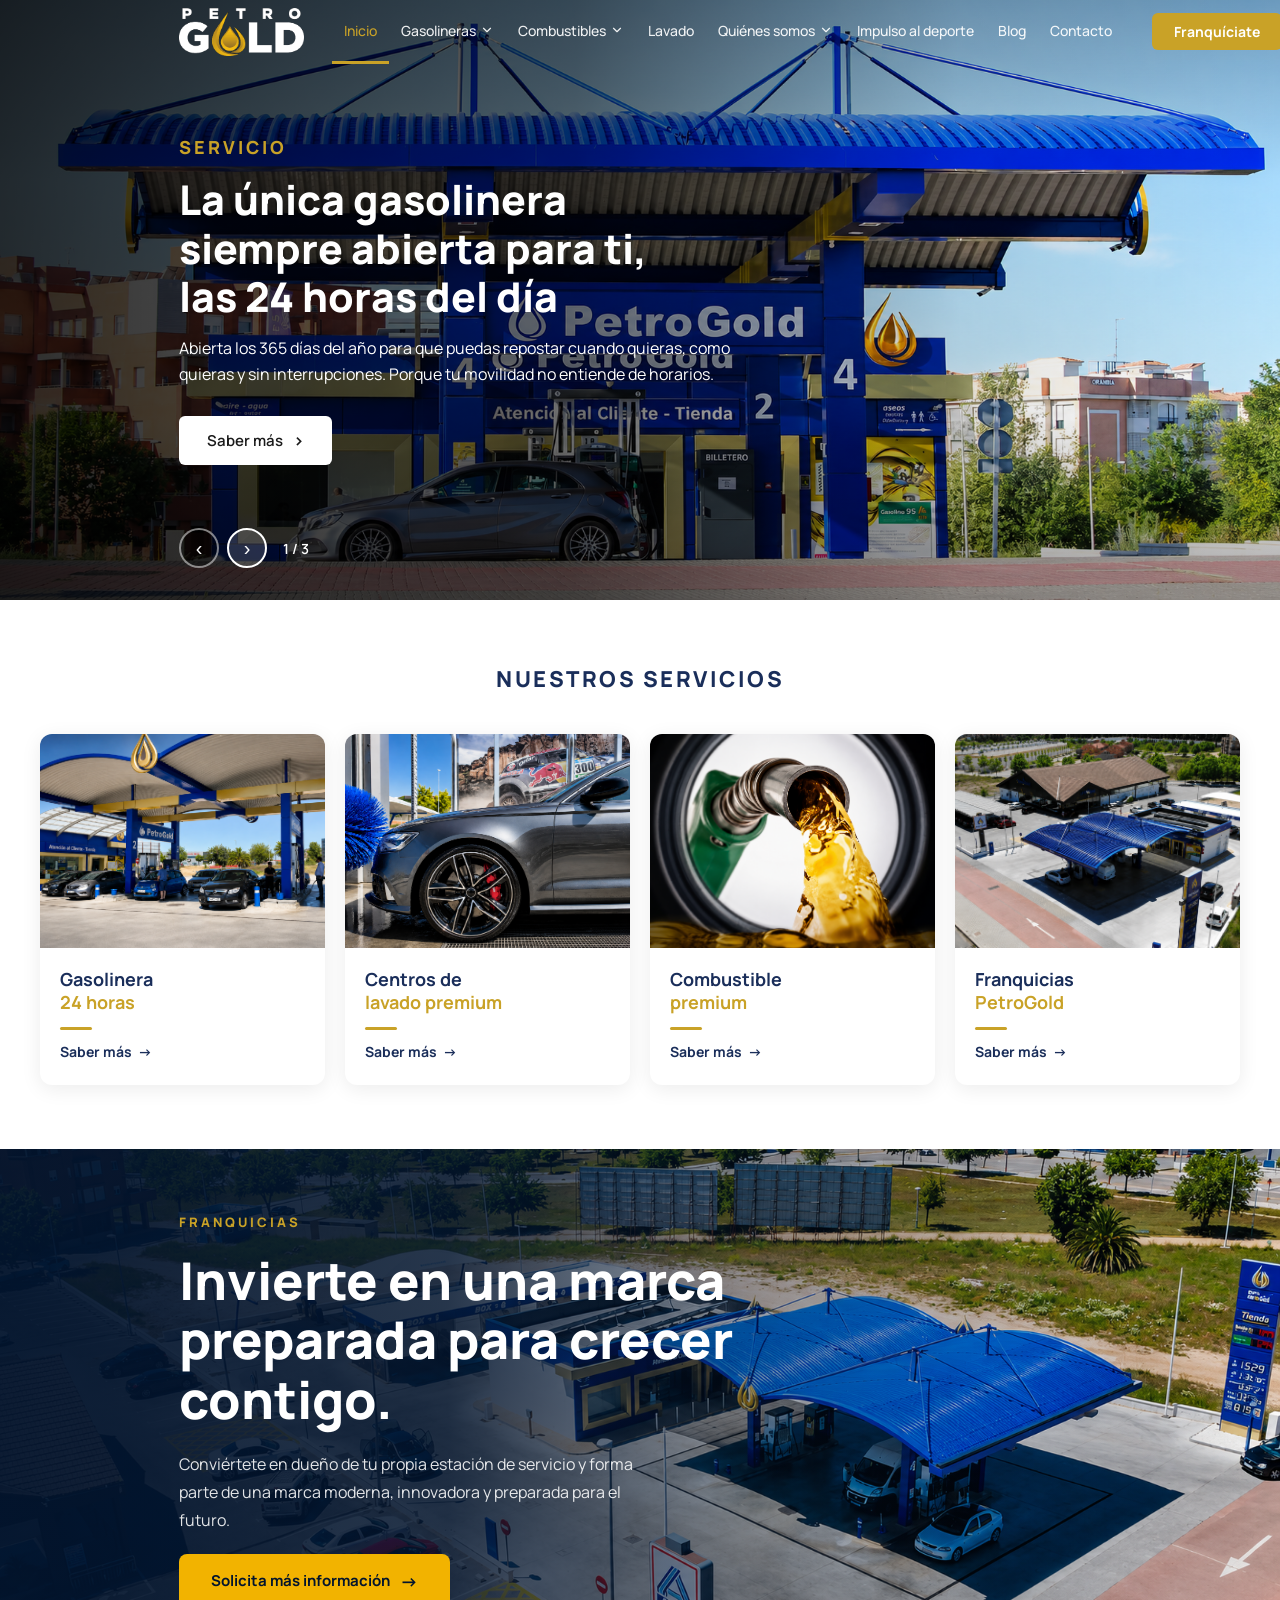
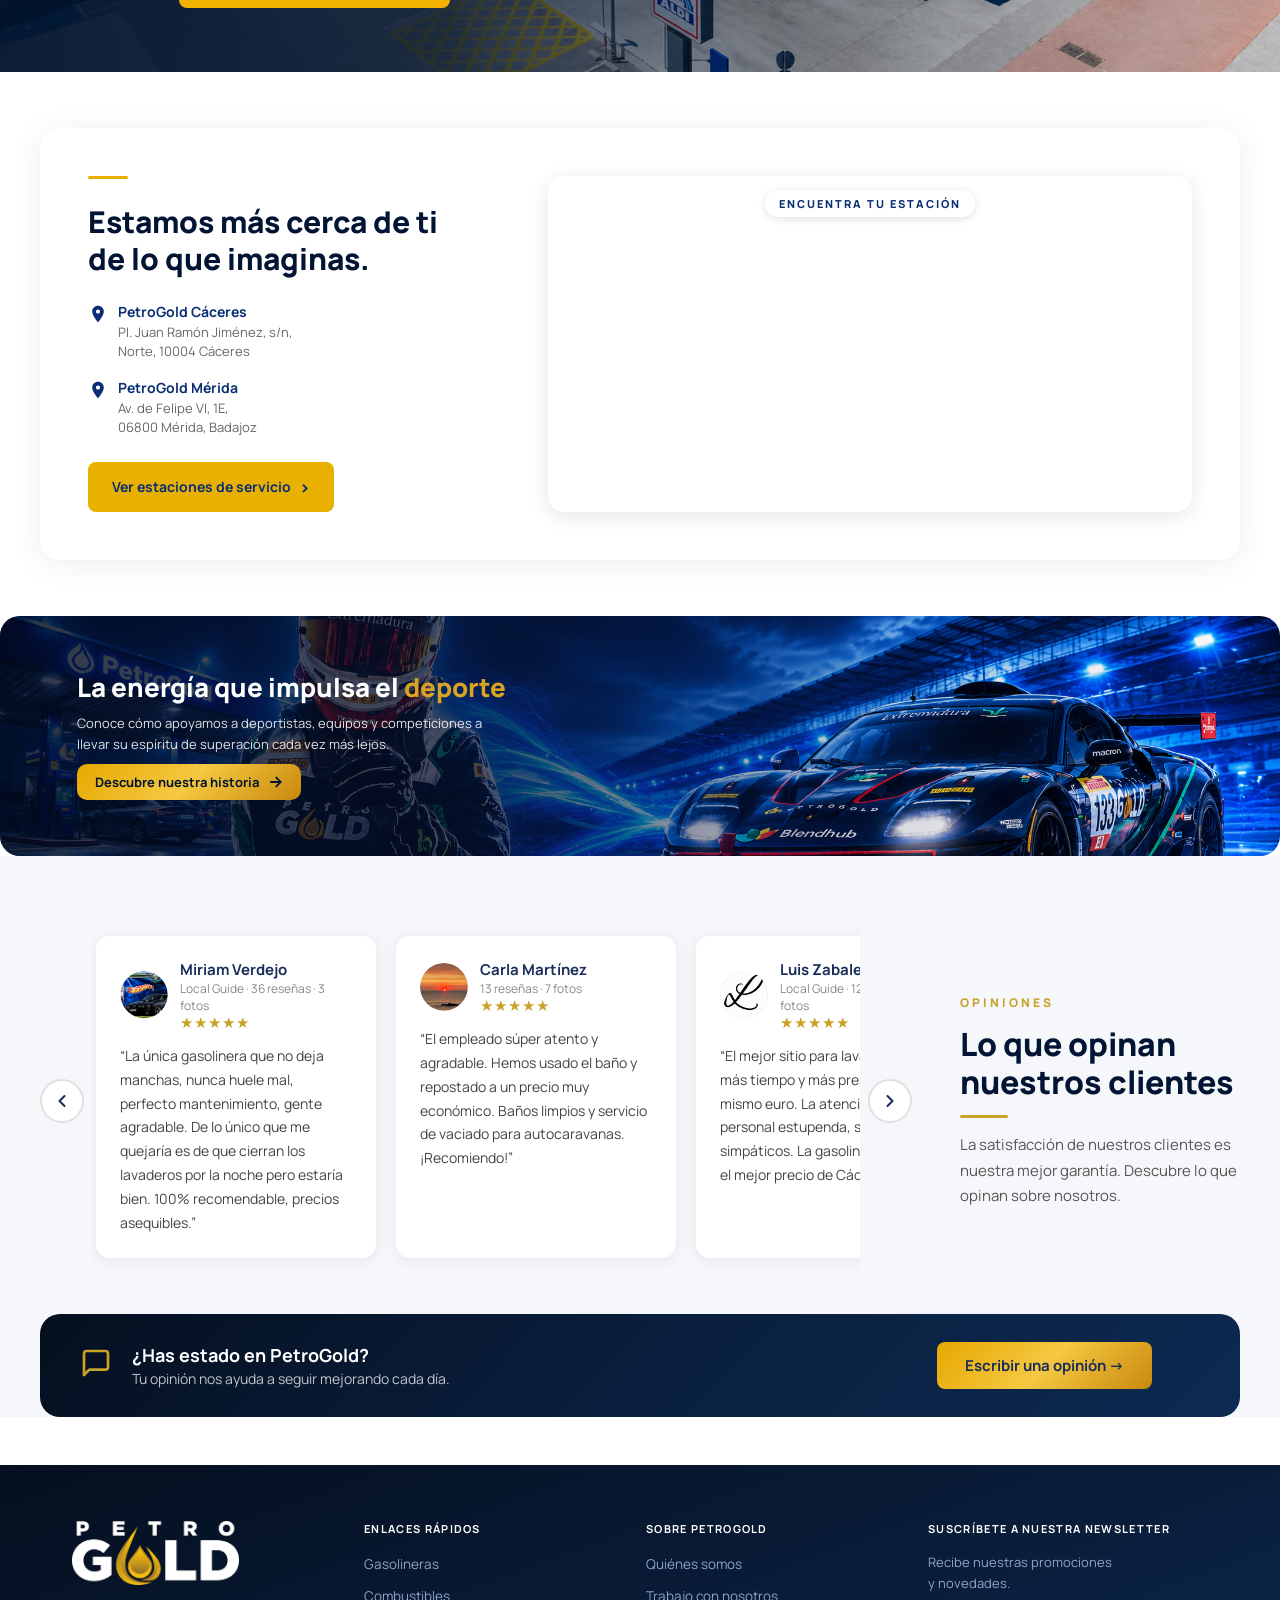
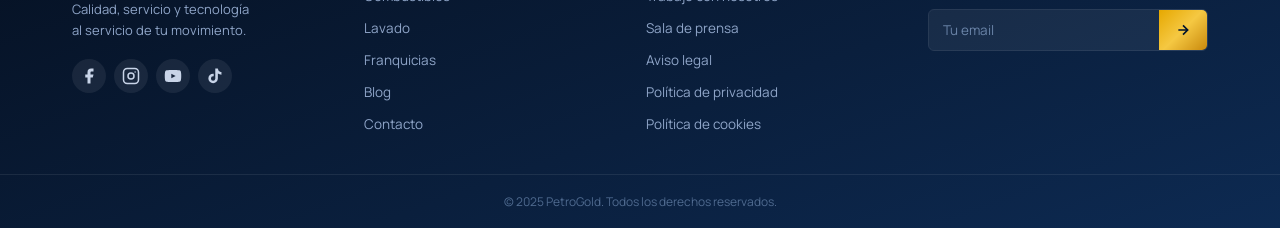
==== commit fed9795f: "mejoras diseño responsive y layout secciones" ====
--- a/index.html
+++ b/index.html
@@ -57,23 +57,7 @@
         <button class="hamburger" id="menuToggle" aria-label="Menú">
           <span></span><span></span><span></span>
         </button>
-        <button class="icon-btn" aria-label="Buscar">
-          <svg viewBox="0 0 24 24" fill="none" stroke="currentColor" stroke-width="2" stroke-linecap="round" stroke-linejoin="round">
-            <circle cx="11" cy="11" r="8"/><line x1="21" y1="21" x2="16.65" y2="16.65"/>
-          </svg>
-        </button>
-        <button class="icon-btn" aria-label="Mi cuenta">
-          <svg viewBox="0 0 24 24" fill="none" stroke="currentColor" stroke-width="2" stroke-linecap="round" stroke-linejoin="round">
-            <path d="M20 21v-2a4 4 0 0 0-4-4H8a4 4 0 0 0-4 4v2"/><circle cx="12" cy="7" r="4"/>
-          </svg>
-        </button>
-        <button class="icon-btn" aria-label="Carrito">
-          <svg viewBox="0 0 24 24" fill="none" stroke="currentColor" stroke-width="2" stroke-linecap="round" stroke-linejoin="round">
-            <circle cx="9" cy="21" r="1"/><circle cx="20" cy="21" r="1"/>
-            <path d="M1 1h4l2.68 13.39a2 2 0 0 0 2 1.61h9.72a2 2 0 0 0 2-1.61L23 6H6"/>
-          </svg>
-        </button>
-        <a href="tienda.html" class="tienda-btn">Tienda Online</a>
+        <a href="franquicias.html" class="tienda-btn">Franquíciate</a>
       </div>
 
     </div>
@@ -89,6 +73,7 @@
           <div class="slide-content">
             <span class="slide-label">SERVICIO</span>
             <h1 class="slide-title">La única gasolinera<br>siempre abierta para ti,<br>las 24 horas del día</h1>
+            <p class="slide-subtitle">Abierta los 365 días del año para que puedas repostar cuando quieras, como quieras y sin interrupciones. Porque tu movilidad no entiende de horarios.</p>
             <a href="gasolineras.html" class="slide-btn">Saber más <span class="btn-arrow">›</span></a>
           </div>
         </div>
@@ -250,18 +235,7 @@
           </iframe>
         </div>
 
-        <!-- Right: gallery -->
-        <div class="petrogold-location-gallery">
-          <div class="petrogold-location-img-wrap">
-            <img src="Img/ubicacion_1.png" alt="Estación PetroGold 1" />
-          </div>
-          <div class="petrogold-location-img-wrap">
-            <img src="Img/ubicacion_2.png" alt="Estación PetroGold 2" />
-          </div>
-          <div class="petrogold-location-img-wrap">
-            <img src="Img/ubicacion_3.png" alt="Estación PetroGold 3" />
-          </div>
-        </div>
+        <!-- Right: gallery (removed) -->
 
       </div>
     </section>
@@ -275,7 +249,7 @@
             La energía que impulsa el <span class="sport-gold">deporte</span>
           </h2>
           <p class="sport-text">
-            En PetroGold entendemos el deporte como una fuente de inspiración y un reflejo de los valores que nos representan. Conoce cómo apoyamos a deportistas, equipos y competiciones a llevar su espíritu de superación cada vez más lejos.
+           Conoce cómo apoyamos a deportistas, equipos y competiciones a llevar su espíritu de superación cada vez más lejos.
           </p>
           <a href="impulso-al-deporte.html" class="sport-btn">
             Descubre nuestra historia
@@ -291,19 +265,16 @@
     <section class="reviews-section">
       <div class="reviews-inner">
 
-        <div class="reviews-header">
-          <span class="reviews-label">OPINIONES</span>
-          <h2 class="reviews-title">Lo que opinan nuestros clientes</h2>
-          <span class="reviews-title-line"></span>
-          <p class="reviews-subtitle">La satisfacción de nuestros clientes es nuestra mejor garantía.<br>Descubre lo que opinan sobre nosotros.</p>
-        </div>
-
-        <div class="reviews-track-wrapper">
-          <button class="reviews-arrow reviews-prev" id="reviewsPrev" aria-label="Anterior">
-            <svg viewBox="0 0 24 24" fill="none" stroke="currentColor" stroke-width="2.5" stroke-linecap="round" stroke-linejoin="round"><polyline points="15 18 9 12 15 6"/></svg>
-          </button>
-
-          <div class="reviews-track" id="reviewsTrack">
+        <div class="reviews-layout">
+
+          <!-- Left: carousel -->
+          <div class="reviews-carousel-col">
+            <div class="reviews-track-wrapper">
+              <button class="reviews-arrow reviews-prev" id="reviewsPrev" aria-label="Anterior">
+                <svg viewBox="0 0 24 24" fill="none" stroke="currentColor" stroke-width="2.5" stroke-linecap="round" stroke-linejoin="round"><polyline points="15 18 9 12 15 6"/></svg>
+              </button>
+
+              <div class="reviews-track" id="reviewsTrack">
 
             <!-- 1 -->
             <div class="review-card">
@@ -463,10 +434,21 @@
 
           </div><!-- /.reviews-track -->
 
-          <button class="reviews-arrow reviews-next" id="reviewsNext" aria-label="Siguiente">
-            <svg viewBox="0 0 24 24" fill="none" stroke="currentColor" stroke-width="2.5" stroke-linecap="round" stroke-linejoin="round"><polyline points="9 18 15 12 9 6"/></svg>
-          </button>
-        </div><!-- /.reviews-track-wrapper -->
+              <button class="reviews-arrow reviews-next" id="reviewsNext" aria-label="Siguiente">
+                <svg viewBox="0 0 24 24" fill="none" stroke="currentColor" stroke-width="2.5" stroke-linecap="round" stroke-linejoin="round"><polyline points="9 18 15 12 9 6"/></svg>
+              </button>
+            </div><!-- /.reviews-track-wrapper -->
+          </div><!-- /.reviews-carousel-col -->
+
+          <!-- Right: header block -->
+          <div class="reviews-header">
+            <span class="reviews-label">OPINIONES</span>
+            <h2 class="reviews-title">Lo que opinan nuestros clientes</h2>
+            <span class="reviews-title-line"></span>
+            <p class="reviews-subtitle">La satisfacción de nuestros clientes es nuestra mejor garantía. Descubre lo que opinan sobre nosotros.</p>
+          </div>
+
+        </div><!-- /.reviews-layout -->
 
         <!-- CTA strip -->
         <div class="reviews-cta">
@@ -478,7 +460,7 @@
             <p class="reviews-cta-sub">Tu opinión nos ayuda a seguir mejorando cada día.</p>
           </div>
           <a href="#" class="reviews-cta-btn" target="_blank" rel="noopener">Escribir una opinión →</a>
-          <img src="Img/trustpilot.png" alt="Trustpilot" class="reviews-cta-trustpilot" />
+
         </div>
 
       </div>
--- a/css/style.css
+++ b/css/style.css
@@ -315,7 +315,9 @@
 .slide-overlay {
   position: absolute;
   inset: 0;
-  background: linear-gradient(to right, rgba(0,0,0,0.72) 0%, rgba(0,0,0,0.35) 55%, transparent 100%);
+  background:
+    linear-gradient(to right, rgba(0,0,0,0.82) 0%, rgba(0,0,0,0.55) 45%, rgba(0,0,0,0.10) 75%, transparent 100%),
+    linear-gradient(to bottom, rgba(0,0,0,0.25) 0%, transparent 30%, transparent 70%, rgba(0,0,0,0.35) 100%);
 }
 
 .hero-content-wrapper {
@@ -580,7 +582,7 @@
   font-family: var(--font);
   font-size: 42px;
   font-weight: 800;
-  color: #1a2e5a;
+  color: #021433;
   line-height: 1.2;
 }
 
@@ -703,9 +705,11 @@
 }
 
 .hero-page .top-header.scrolled {
-  background: #fff;
-  border-bottom: 1px solid var(--border);
-  box-shadow: 0 2px 12px rgba(0,0,0,0.08);
+  background: rgba(5, 15, 35, 0.55);
+  backdrop-filter: blur(14px);
+  -webkit-backdrop-filter: blur(14px);
+  border-bottom: 1px solid rgba(255,255,255,0.10);
+  box-shadow: 0 2px 16px rgba(0,0,0,0.18);
 }
 
 /* Hero page: no separate nav bar */
@@ -745,18 +749,18 @@
   background: rgba(255, 255, 255, 0.35);
 }
 
-/* White nav links when not scrolled */
-.hero-page .main-nav:not(.scrolled) ul li a,
-.hero-page .main-nav:not(.scrolled) ul li .nav-toggle {
+/* White nav links always (transparent + translucent header) */
+.hero-page .main-nav ul li a,
+.hero-page .main-nav ul li .nav-toggle {
   color: rgba(255, 255, 255, 0.92);
 }
 
-.hero-page .main-nav:not(.scrolled) ul li a:hover,
-.hero-page .main-nav:not(.scrolled) ul li .nav-toggle:hover {
+.hero-page .main-nav ul li a:hover,
+.hero-page .main-nav ul li .nav-toggle:hover {
   color: var(--gold);
 }
 
-.hero-page .main-nav:not(.scrolled) ul li a.active {
+.hero-page .main-nav ul li a.active {
   color: var(--gold);
   border-bottom-color: var(--gold);
 }
@@ -806,8 +810,8 @@
 .franchise-content {
   position: relative;
   z-index: 2;
-  padding: 64px 0 64px 80px;
-  max-width: 560px;
+  padding: 64px 0 64px clamp(60px, 14vw, 260px);
+  max-width: calc(560px + clamp(60px, 14vw, 260px));
   display: flex;
   flex-direction: column;
   gap: 20px;
@@ -889,8 +893,8 @@
   box-shadow: 0 4px 32px rgba(0,0,0,0.07);
   padding: 48px 48px;
   display: grid;
-  grid-template-columns: 30% 45% 25%;
-  gap: 32px;
+  grid-template-columns: 38% 1fr;
+  gap: 40px;
   align-items: stretch;
 }
 
@@ -914,7 +918,7 @@
   font-family: var(--font);
   font-size: 30px;
   font-weight: 800;
-  color: #0A2E73;
+  color: #021433;
   line-height: 1.25;
 }
 
@@ -1058,13 +1062,25 @@
   padding: 0 40px;
 }
 
+/* Horizontal layout: carousel left, header right */
+.reviews-layout {
+  display: grid;
+  grid-template-columns: 1fr 280px;
+  gap: 48px;
+  align-items: center;
+  margin-bottom: 0;
+}
+
+.reviews-carousel-col {
+  min-width: 0;
+}
+
 .reviews-header {
-  text-align: center;
-  margin-bottom: 48px;
   display: flex;
   flex-direction: column;
-  align-items: center;
-  gap: 12px;
+  align-items: flex-start;
+  gap: 14px;
+  text-align: left;
 }
 
 .reviews-label {
@@ -1078,9 +1094,9 @@
 
 .reviews-title {
   font-family: var(--font);
-  font-size: 38px;
+  font-size: 32px;
   font-weight: 800;
-  color: #1a2e5a;
+  color: #021433;
   line-height: 1.2;
 }
 
@@ -1094,10 +1110,11 @@
 
 .reviews-subtitle {
   font-family: var(--font);
-  font-size: 16px;
+  font-size: 15px;
   font-weight: 400;
   color: #555;
   line-height: 1.7;
+  max-width: 300px;
 }
 
 /* Track wrapper */
@@ -1233,6 +1250,7 @@
   display: flex;
   align-items: center;
   gap: 20px;
+  border-radius: 20px;
   flex-wrap: wrap;
 }
 
@@ -1578,13 +1596,8 @@
   }
 
   .petrogold-location-wrap {
-    grid-template-columns: 1fr 1fr;
-    grid-template-rows: auto auto;
-  }
-
-  .petrogold-location-gallery {
-    grid-column: 1 / -1;
-    flex-direction: row;
+    grid-template-columns: 42% 1fr;
+    gap: 28px;
   }
 
   .franchise-title {
@@ -1681,6 +1694,10 @@
   }
 
   /* Hamburger button */
+  .header-right {
+    margin-left: auto;
+  }
+
   .hamburger {
     display: flex;
     flex-direction: column;
@@ -1691,14 +1708,16 @@
     cursor: pointer;
     padding: 6px;
     margin-left: auto;
-    margin-right: 12px;
+    margin-right: 0;
+    order: 10;
+    color: #fff;
   }
 
   .hamburger span {
     display: block;
     width: 24px;
     height: 2px;
-    background: currentColor;
+    background: #fff;
     border-radius: 2px;
     transition: transform 0.2s, opacity 0.2s;
   }
@@ -1770,25 +1789,35 @@
 
   /* Location */
   .petrogold-location-section {
-    padding: 40px 20px;
+    padding: 32px 16px;
   }
 
   .petrogold-location-wrap {
     grid-template-columns: 1fr;
-    padding: 28px 20px;
-    gap: 24px;
-  }
-
-  .petrogold-location-gallery {
-    flex-direction: row;
+    padding: 24px 20px;
+    gap: 20px;
+    border-radius: 14px;
+  }
+
+  .petrogold-location-title {
+    font-size: 24px;
+  }
+
+  .petrogold-location-left {
+    gap: 18px;
+  }
+
+  .petrogold-location-btn {
+    align-self: stretch;
+    justify-content: center;
   }
 
   .petrogold-location-map {
-    min-height: 260px;
+    min-height: 300px;
   }
 
   .petrogold-location-map iframe {
-    min-height: 260px;
+    min-height: 300px;
   }
 
   /* Franchise */
@@ -1885,6 +1914,26 @@
     padding: 0 16px;
   }
 
+  .reviews-layout {
+    grid-template-columns: 1fr;
+    gap: 28px;
+  }
+
+  /* Put header above carousel on mobile */
+  .reviews-carousel-col {
+    order: 2;
+  }
+
+  .reviews-header {
+    order: 1;
+    align-items: center;
+    text-align: center;
+  }
+
+  .reviews-subtitle {
+    max-width: 100%;
+  }
+
   .reviews-title {
     font-size: 24px;
   }
@@ -1907,6 +1956,48 @@
     width: 100%;
     justify-content: center;
     text-align: center;
+  }
+}
+
+/* ── Reviews layout tablet ── */
+@media (max-width: 1024px) {
+  .reviews-layout {
+    grid-template-columns: 1fr 240px;
+    gap: 32px;
+  }
+
+  .reviews-title {
+    font-size: 26px;
+  }
+}
+
+/* ── Location section small mobile ── */
+@media (max-width: 480px) {
+  .petrogold-location-section {
+    padding: 24px 12px;
+  }
+
+  .petrogold-location-wrap {
+    padding: 20px 16px;
+    gap: 16px;
+    border-radius: 10px;
+  }
+
+  .petrogold-location-title {
+    font-size: 21px;
+  }
+
+  .petrogold-location-map {
+    min-height: 240px;
+  }
+
+  .petrogold-location-map iframe {
+    min-height: 240px;
+  }
+
+  .petrogold-location-map-label {
+    font-size: 10px;
+    padding: 5px 10px;
   }
 }
 
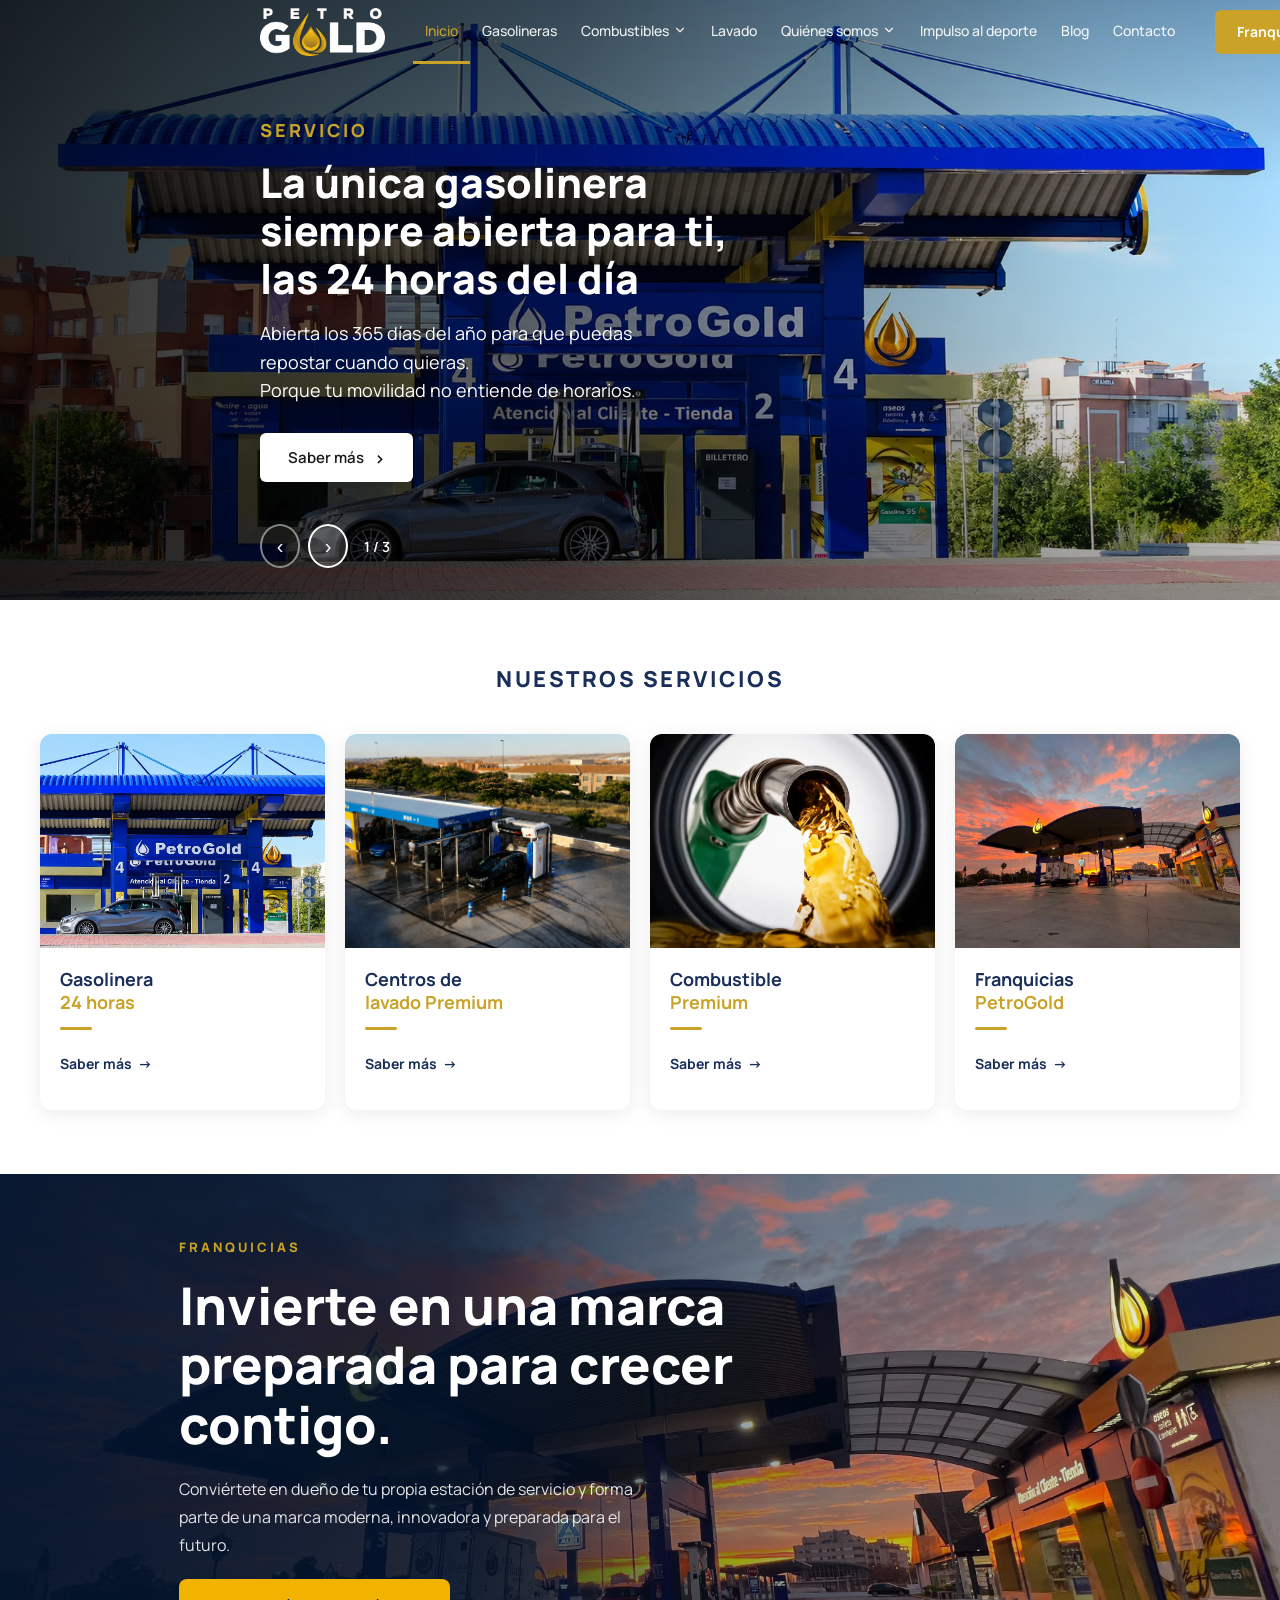
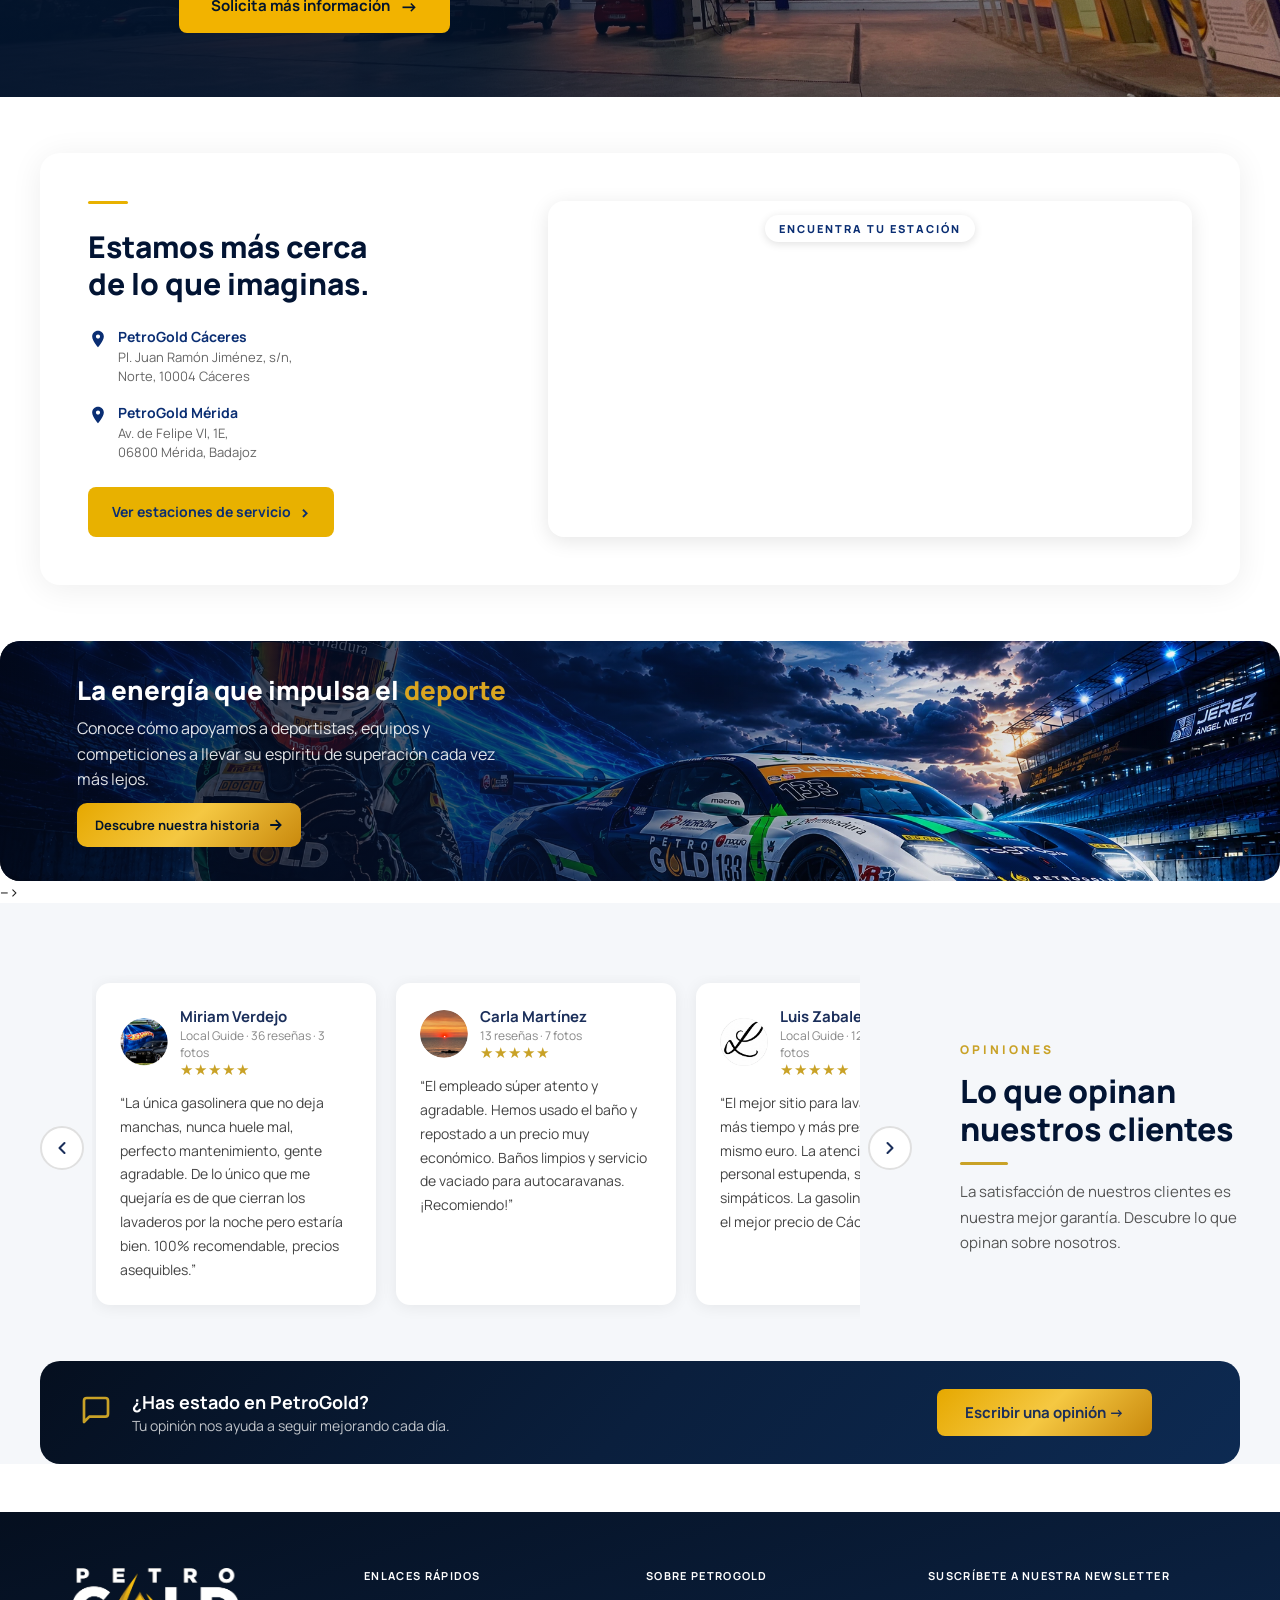
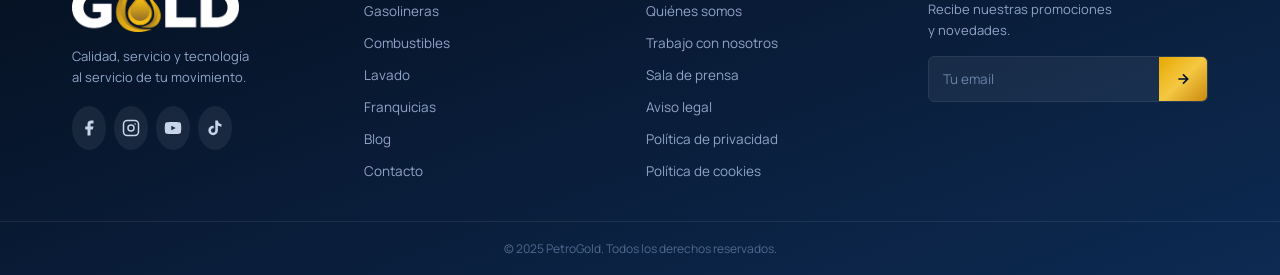
==== commit 39ca4cf9: "Version inicial PetroGold" ====
--- a/index.html
+++ b/index.html
@@ -1,4 +1,4 @@
-<!DOCTYPE html>
+﻿<!DOCTYPE html>
 <html lang="es">
 <head>
   <meta charset="UTF-8" />
@@ -8,6 +8,8 @@
 </head>
 <body class="hero-page">
 
+
+
   <!-- ===== HERO WRAPPER (header + nav overlay + slider) ===== -->
   <div class="hero-wrapper">
 
@@ -22,14 +24,7 @@
       <nav class="main-nav">
         <ul>
           <li><a href="index.html" class="active">Inicio</a></li>
-          <li class="has-dropdown">
-            <a href="gasolineras.html">Gasolineras
-              <svg class="nav-arrow" viewBox="0 0 24 24"><polyline points="6 9 12 15 18 9"/></svg>
-            </a>
-            <ul class="dropdown">
-              <li><a href="gasolineras.html">Todas las gasolineras</a></li>
-            </ul>
-          </li>
+          <li><a href="gasolineras.html">Gasolineras</a></li>
           <li class="has-dropdown">
             <a href="combustibles.html">Combustibles
               <svg class="nav-arrow" viewBox="0 0 24 24"><polyline points="6 9 12 15 18 9"/></svg>
@@ -57,7 +52,7 @@
         <button class="hamburger" id="menuToggle" aria-label="Menú">
           <span></span><span></span><span></span>
         </button>
-        <a href="franquicias.html" class="tienda-btn">Franquíciate</a>
+        <a href="quienes-somos.html" class="tienda-btn">Franquíciate</a>
       </div>
 
     </div>
@@ -67,32 +62,32 @@
   <section class="hero-slider" id="heroSlider">
 
       <!-- Slide 1 -->
-      <div class="slide active" style="background-image: url('Img/gasolinera_hero.png')">
+      <div class="slide active" style="background-image: url('Img/01_inicio_gasolinera_hero.webp')">
         <div class="slide-overlay"></div>
         <div class="hero-content-wrapper">
           <div class="slide-content">
             <span class="slide-label">SERVICIO</span>
             <h1 class="slide-title">La única gasolinera<br>siempre abierta para ti,<br>las 24 horas del día</h1>
-            <p class="slide-subtitle">Abierta los 365 días del año para que puedas repostar cuando quieras, como quieras y sin interrupciones. Porque tu movilidad no entiende de horarios.</p>
-            <a href="gasolineras.html" class="slide-btn">Saber más <span class="btn-arrow">›</span></a>
+            <p class="slide-subtitle">Abierta los 365 días del año para que puedas<br> repostar cuando quieras. <br> Porque tu movilidad no entiende de horarios.</p>
+            <a href="gasolineracaceres.html" class="slide-btn">Saber más <span class="btn-arrow">›</span></a>
           </div>
         </div>
       </div>
 
       <!-- Slide 2 -->
-      <div class="slide" style="background-image: url('Img/calidad_hero.png')">
+      <div class="slide" style="background-image: url('Img/01_inicio_calidad_hero.webp')">
         <div class="slide-overlay"></div>
         <div class="hero-content-wrapper">
           <div class="slide-content">
             <span class="slide-label">CALIDAD</span>
-            <h1 class="slide-title">Con nuestro combustible premium microfiltrado<br>ahorrarás hasta un <span class="slide-gold">10%</span> en cada repostaje.</h1>
+            <h1 class="slide-title">Con nuestro combustible premium microfiltrado<br>ahorrarás hasta un <span class="slide-gold">10%</span> <br>  en cada repostaje.</h1>
             <a href="combustibles.html" class="slide-btn">Saber más <span class="btn-arrow">›</span></a>
           </div>
         </div>
       </div>
 
       <!-- Slide 3 -->
-      <div class="slide" style="background-image: url('Img/franquiciate_hero.png')">
+      <div class="slide" style="background-image: url('Img/01_inicio_franquiciate_hero.webp')">
         <div class="slide-overlay"></div>
         <div class="hero-content-wrapper">
           <div class="slide-content">
@@ -130,22 +125,22 @@
           <!-- Card 1 -->
           <div class="service-card">
             <div class="service-img">
-              <img src="Img/24h.png" alt="Gasolinera 24 horas" />
+              <a href="gasolineracaceres.html"><img src="Img/01_inicio_gasolinera_hero.webp" alt="Gasolinera 24 horas" /></a>
             </div>
             <div class="service-body">
               <h3 class="service-title">Gasolinera<br><span class="service-title-gold">24 horas</span></h3>
               <span class="service-line"></span>
-              <a href="gasolineras.html" class="service-link">Saber más <span>&#8594;</span></a>
+              <a href="gasolineracaceres.html" class="service-link">Saber más <span>&#8594;</span></a>
             </div>
           </div>
 
           <!-- Card 2 -->
           <div class="service-card">
             <div class="service-img">
-              <img src="Img/lavadero.png" alt="Centros de lavado premium" />
+              <a href="lavado.html"><img src="Img/01_inicio_lavadero_hero.webp" alt="Centros de lavado premium" /></a>
             </div>
             <div class="service-body">
-              <h3 class="service-title">Centros de<br><span class="service-title-gold">lavado premium</span></h3>
+              <h3 class="service-title">Centros de<br><span class="service-title-gold">lavado Premium</span></h3>
               <span class="service-line"></span>
               <a href="lavado.html" class="service-link">Saber más <span>&#8594;</span></a>
             </div>
@@ -154,10 +149,10 @@
           <!-- Card 3 -->
           <div class="service-card">
             <div class="service-img">
-              <img src="Img/combustible.png" alt="Combustible premium" />
+              <a href="combustibles.html"><img src="Img/01_inicio_combustible_hero.webp" alt="Combustible premium" /></a>
             </div>
             <div class="service-body">
-              <h3 class="service-title">Combustible<br><span class="service-title-gold">premium</span></h3>
+              <h3 class="service-title">Combustible<br><span class="service-title-gold">Premium</span></h3>
               <span class="service-line"></span>
               <a href="combustibles.html" class="service-link">Saber más <span>&#8594;</span></a>
             </div>
@@ -166,7 +161,7 @@
           <!-- Card 4 -->
           <div class="service-card">
             <div class="service-img">
-              <img src="Img/franquiciate_hero.png" alt="Franquicias PetroGold" />
+              <a href="quienes-somos.html"><img src="Img/01_inicio_franquiciate_hero.webp" alt="Franquicias PetroGold" /></a>
             </div>
             <div class="service-body">
               <h3 class="service-title">Franquicias<br><span class="service-title-gold">PetroGold</span></h3>
@@ -197,7 +192,7 @@
         <!-- Left: text -->
         <div class="petrogold-location-left">
           <span class="petrogold-location-deco"></span>
-          <h2 class="petrogold-location-title">Estamos más cerca de ti<br>de lo que imaginas.</h2>
+          <h2 class="petrogold-location-title">Estamos más cerca<br>de lo que imaginas.</h2>
           <div class="petrogold-location-stations">
             <div class="petrogold-location-item">
               <span class="petrogold-location-pin">
@@ -218,7 +213,7 @@
               </div>
             </div>
           </div>
-          <a href="gasolineras.html" class="petrogold-location-btn">Ver estaciones de servicio <span class="petrogold-location-arrow">›</span></a>
+          <a href="gasolineracaceres.html" class="petrogold-location-btn">Ver estaciones de servicio <span class="petrogold-location-arrow">›</span></a>
         </div>
 
         <!-- Center: map -->
@@ -259,7 +254,7 @@
           </a>
         </div>
       </div>
-    </section>
+    </section>-->
 
     <!-- ===== OPINIONES SECTION ===== -->
     <section class="reviews-section">
@@ -279,7 +274,7 @@
             <!-- 1 -->
             <div class="review-card">
               <div class="review-top">
-                <img src="Img/avatar_1.png" alt="Miriam Verdejo" class="review-avatar" />
+                <img src="Img/01_inicio_avatar_1.webp" alt="Miriam Verdejo" class="review-avatar" />
                 <div>
                   <p class="review-name">Miriam Verdejo</p>
                   <p class="review-meta">Local Guide &middot; 36 reseñas &middot; 3 fotos</p>
@@ -292,7 +287,7 @@
             <!-- 2 -->
             <div class="review-card">
               <div class="review-top">
-                <img src="Img/avatar_2.png" alt="Carla Martínez" class="review-avatar" />
+                <img src="Img/01_inicio_avatar_2.webp" alt="Carla Martínez" class="review-avatar" />
                 <div>
                   <p class="review-name">Carla Martínez</p>
                   <p class="review-meta">13 reseñas &middot; 7 fotos</p>
@@ -305,7 +300,7 @@
             <!-- 3 -->
             <div class="review-card">
               <div class="review-top">
-                <img src="Img/avatar_3.png" alt="Luis Zabalegui García" class="review-avatar" />
+                <img src="Img/01_inicio_avatar_3.webp" alt="Luis Zabalegui García" class="review-avatar" />
                 <div>
                   <p class="review-name">Luis Zabalegui García</p>
                   <p class="review-meta">Local Guide &middot; 12 reseñas &middot; 38 fotos</p>
@@ -318,7 +313,7 @@
             <!-- 4 -->
             <div class="review-card">
               <div class="review-top">
-                <img src="Img/avatar_4.png" alt="Roci Martínez" class="review-avatar" />
+                <img src="Img/01_inicio_avatar_4.webp" alt="Roci Martínez" class="review-avatar" />
                 <div>
                   <p class="review-name">Roci Martínez</p>
                   <p class="review-meta">3 reseñas &middot; 1 foto</p>
@@ -331,7 +326,7 @@
             <!-- 5 -->
             <div class="review-card">
               <div class="review-top">
-                <img src="Img/avatar_5.png" alt="Carlos Hogado" class="review-avatar" />
+                <img src="Img/01_inicio_avatar_5.webp" alt="Carlos Hogado" class="review-avatar" />
                 <div>
                   <p class="review-name">Carlos Hogado</p>
                   <p class="review-meta">1 reseña &middot; 0 fotos</p>
@@ -344,7 +339,7 @@
             <!-- 6 -->
             <div class="review-card">
               <div class="review-top">
-                <img src="Img/avatar_6.png" alt="Carmen G" class="review-avatar" />
+                <img src="Img/01_inicio_avatar_6.webp" alt="Carmen G" class="review-avatar" />
                 <div>
                   <p class="review-name">Carmen G</p>
                   <p class="review-meta">1 reseña &middot; 0 fotos</p>
@@ -357,7 +352,7 @@
             <!-- 7 -->
             <div class="review-card">
               <div class="review-top">
-                <img src="Img/avatar_7.png" alt="Encarni Barquero" class="review-avatar" />
+                <img src="Img/01_inicio_avatar_7.webp" alt="Encarni Barquero" class="review-avatar" />
                 <div>
                   <p class="review-name">Encarni Barquero</p>
                   <p class="review-meta">Local Guide &middot; 33 reseñas &middot; 8 fotos</p>
@@ -370,7 +365,7 @@
             <!-- 8 -->
             <div class="review-card">
               <div class="review-top">
-                <img src="Img/avatar_8.png" alt="Esther CM" class="review-avatar" />
+                <img src="Img/01_inicio_avatar_8.webp" alt="Esther CM" class="review-avatar" />
                 <div>
                   <p class="review-name">Esther CM</p>
                   <p class="review-meta">Local Guide &middot; 146 reseñas &middot; 309 fotos</p>
@@ -383,7 +378,7 @@
             <!-- 9 -->
             <div class="review-card">
               <div class="review-top">
-                <img src="Img/avatar_9.png" alt="Samuel" class="review-avatar" />
+                <img src="Img/01_inicio_avatar_9.webp" alt="Samuel" class="review-avatar" />
                 <div>
                   <p class="review-name">Samuel</p>
                   <p class="review-meta">Local Guide &middot; 540 reseñas &middot; 493 fotos</p>
@@ -396,7 +391,7 @@
             <!-- 10 -->
             <div class="review-card">
               <div class="review-top">
-                <img src="Img/avatar_10.png" alt="Ruben Rubio Corrales" class="review-avatar" />
+                <img src="Img/01_inicio_avatar_10.webp" alt="Ruben Rubio Corrales" class="review-avatar" />
                 <div>
                   <p class="review-name">Ruben Rubio Corrales</p>
                   <p class="review-meta">Local Guide &middot; 8 reseñas</p>
@@ -409,7 +404,7 @@
             <!-- 11 -->
             <div class="review-card">
               <div class="review-top">
-                <img src="Img/avatar_11.png" alt="Patricia Perales Barahona" class="review-avatar" />
+                <img src="Img/01_inicio_avatar_11.webp" alt="Patricia Perales Barahona" class="review-avatar" />
                 <div>
                   <p class="review-name">Patricia Perales Barahona</p>
                   <p class="review-meta">Local Guide &middot; 60 reseñas &middot; 15 fotos</p>
@@ -422,7 +417,7 @@
             <!-- 12 -->
             <div class="review-card">
               <div class="review-top">
-                <img src="Img/avatar_12.png" alt="Lidia Salmerón" class="review-avatar" />
+                <img src="Img/01_inicio_avatar_12.webp" alt="Lidia Salmerón" class="review-avatar" />
                 <div>
                   <p class="review-name">Lidia Salmerón</p>
                   <p class="review-meta">Local Guide &middot; 155 reseñas &middot; 384 fotos</p>
@@ -459,12 +454,15 @@
             <p class="reviews-cta-title">¿Has estado en PetroGold?</p>
             <p class="reviews-cta-sub">Tu opinión nos ayuda a seguir mejorando cada día.</p>
           </div>
-          <a href="#" class="reviews-cta-btn" target="_blank" rel="noopener">Escribir una opinión →</a>
+          <a href="https://www.google.com/search?sca_esv=ec2bff8bd1e2ef21&rlz=1C1ASVC_esES1026ES1026&sxsrf=ANbL-n6N8Lgu4rfiSvUh6MuhoXGfaGfKqQ:1781629772083&q=petrogold&si=AL3DRZEsmMGCryMMFSHJ3StBhOdZ2-6yYkXd_doETEE1OR-qOc4I_Ns1WIIaVYW4YFt3KmLvUwes1QhJSXvgCwi72StKfEJCWN9eLLKq5kRXSnewiCJfJCs%3D&uds=ALYpb_ns7xV2GWiKlz0EfJmB6naEKKAis07-3elweDOlvx2AoPGPLMgEV0NbPiyQ_uKpNZlQFLkzH5QpnY1pgN6EjxefsKawSZbrihqFQn6oMrXiOhMrEGE&sa=X&ved=2ahUKEwj8mr6NoIyVAxUf_7sIHSeCPQoQ3PALegQIHBAE&biw=1229&bih=556&dpr=1.56" class="reviews-cta-btn" target="_blank" rel="noopener">Escribir una opinión →</a>
 
         </div>
 
       </div>
     </section>
+
+
+    
 
 
   </main>
@@ -478,16 +476,16 @@
         <img src="Img/logo_petrogold_sin_fondo.png" alt="PetroGold" class="footer-logo" />
         <p class="footer-tagline">Calidad, servicio y tecnología<br>al servicio de tu movimiento.</p>
         <div class="footer-social">
-          <a href="#" aria-label="Facebook" class="footer-social-link">
+          <a href="https://www.facebook.com/PetroGold.S.L" target="_blank" rel="noopener noreferrer" aria-label="Facebook" class="footer-social-link">
             <svg viewBox="0 0 24 24" fill="currentColor" width="18" height="18"><path d="M18 2h-3a5 5 0 0 0-5 5v3H7v4h3v8h4v-8h3l1-4h-4V7a1 1 0 0 1 1-1h3z"/></svg>
           </a>
-          <a href="#" aria-label="Instagram" class="footer-social-link">
+          <a href="https://www.instagram.com/petrogold.sl/" target="_blank" rel="noopener noreferrer" aria-label="Instagram" class="footer-social-link">
             <svg viewBox="0 0 24 24" fill="none" stroke="currentColor" stroke-width="2" width="18" height="18"><rect x="2" y="2" width="20" height="20" rx="5" ry="5"/><circle cx="12" cy="12" r="4"/><circle cx="17.5" cy="6.5" r="1" fill="currentColor" stroke="none"/></svg>
           </a>
-          <a href="#" aria-label="YouTube" class="footer-social-link">
+          <a href="https://www.youtube.com/@petrogolds.l9030" target="_blank" rel="noopener noreferrer" aria-label="YouTube" class="footer-social-link">
             <svg viewBox="0 0 24 24" fill="currentColor" width="18" height="18"><path d="M22.54 6.42a2.78 2.78 0 0 0-1.95-1.96C18.88 4 12 4 12 4s-6.88 0-8.59.46A2.78 2.78 0 0 0 1.46 6.42 29 29 0 0 0 1 12a29 29 0 0 0 .46 5.58A2.78 2.78 0 0 0 3.41 19.6C5.12 20 12 20 12 20s6.88 0 8.59-.4a2.78 2.78 0 0 0 1.95-1.97A29 29 0 0 0 23 12a29 29 0 0 0-.46-5.58zM9.75 15.02V8.98L15.5 12l-5.75 3.02z"/></svg>
           </a>
-          <a href="#" aria-label="TikTok" class="footer-social-link">
+          <a href="https://www.tiktok.com/@petrogold.sl" target="_blank" rel="noopener noreferrer" aria-label="TikTok" class="footer-social-link">
             <svg viewBox="0 0 24 24" fill="currentColor" width="18" height="18"><path d="M19.59 6.69a4.83 4.83 0 0 1-3.77-4.25V2h-3.45v13.67a2.89 2.89 0 0 1-2.88 2.5 2.89 2.89 0 0 1-2.89-2.89 2.89 2.89 0 0 1 2.89-2.89c.28 0 .54.04.79.1V9.01a6.33 6.33 0 0 0-.79-.05 6.34 6.34 0 0 0-6.34 6.34 6.34 6.34 0 0 0 6.34 6.34 6.34 6.34 0 0 0 6.33-6.34V8.69a8.18 8.18 0 0 0 4.78 1.52V6.76a4.85 4.85 0 0 1-1.01-.07z"/></svg>
           </a>
         </div>
--- a/css/style.css
+++ b/css/style.css
@@ -3,6 +3,10 @@
 /* =============================================
    PETROGOLD – Estilos globales
    ============================================= */
+
+html {
+  scroll-behavior: smooth;
+}
 
 *, *::before, *::after {
   box-sizing: border-box;
@@ -24,11 +28,23 @@
   font-family: var(--font);
   color: var(--text-dark);
   background: #fff;
+  overflow-x: hidden;
+}
+
+img {
+  max-width: 100%;
+  height: auto;
+  display: block;
 }
 
 a {
   text-decoration: none;
   color: inherit;
+}
+
+/* Minimum touch target for all interactive elements */
+button, a, input, select, textarea {
+  min-height: 44px;
 }
 
 /* =============================================
@@ -57,6 +73,13 @@
 }
 
 /* Logo */
+.header-logo {
+  display: flex;
+  align-items: center;
+  flex-shrink: 0;
+  text-decoration: none;
+}
+
 .header-logo img {
   height: 48px;
   width: auto;
@@ -163,6 +186,16 @@
 
 .tienda-btn:hover {
   background: var(--gold-hover);
+  color: #fff;
+}
+
+/* Dark button on pages with white header (non-hero) */
+body:not(.hero-page) .tienda-btn {
+  background: #0a1a33;
+  color: #fff;
+}
+body:not(.hero-page) .tienda-btn:hover {
+  background: #162d56;
   color: #fff;
 }
 
@@ -316,8 +349,8 @@
   position: absolute;
   inset: 0;
   background:
-    linear-gradient(to right, rgba(0,0,0,0.82) 0%, rgba(0,0,0,0.55) 45%, rgba(0,0,0,0.10) 75%, transparent 100%),
-    linear-gradient(to bottom, rgba(0,0,0,0.25) 0%, transparent 30%, transparent 70%, rgba(0,0,0,0.35) 100%);
+    linear-gradient(to right, rgba(0,0,0,0.82) 0%, rgba(0,0,0,0.55) 45%, rgba(0,0,0,0.10) 85%, transparent 100%),
+    linear-gradient(to bottom, rgba(0,0,0,0.25) 0%, transparent 30%, transparent 60%, rgba(0,0,0,0.35) 100%);
 }
 
 .hero-content-wrapper {
@@ -361,7 +394,7 @@
 
 .slide-subtitle {
   font-family: var(--font);
-  font-size: 16px;
+  font-size: 18px;
   font-weight: 400;
   color: #fff;
   line-height: 1.6;
@@ -765,6 +798,16 @@
   border-bottom-color: var(--gold);
 }
 
+/* Dropdown links always dark regardless of hero-page */
+.hero-page .main-nav .dropdown li a,
+.hero-page .main-nav .dropdown li a:hover {
+  color: var(--text-dark);
+}
+
+.hero-page .main-nav .dropdown li a:hover {
+  color: var(--gold);
+}
+
 /* Hero slider: fill the hero-wrapper */
 .hero-page .hero-slider {
   position: absolute;
@@ -786,7 +829,7 @@
   position: relative;
   width: 100%;
   min-height: 440px;
-  background-image: url('../Img/franquiciate_seccion.png');
+  background-image: url('../Img/01_inicio_franquiciate_hero.webp');
   background-size: cover;
   background-position: center right;
   display: flex;
@@ -1318,7 +1361,39 @@
   position: relative;
   width: 100%;
   min-height: 240px;
-  background-image: url('../Img/blog2.png');
+  background-image: url('../Img/01_inicio_blog_2.webp');
+  background-size: cover;
+  background-position: center 40%;
+  background-repeat: no-repeat;
+  display: flex;
+  align-items: center;
+  border-radius: 20px;
+  overflow: hidden;
+  margin: 0 auto;
+  max-width: 1400px;
+}
+
+.sport-section_quienes-somos {
+  position: relative;
+  width: 100%;
+  min-height: 240px;
+  background-image: url('../Img/05_seccion5.png');
+  background-size: cover;
+  background-position: center 40%;
+  background-repeat: no-repeat;
+  display: flex;
+  align-items: center;
+  border-radius: 20px;
+  overflow: hidden;
+  margin: 0 auto;
+  max-width: 1400px;
+}
+
+.sport-section_combustibles {
+  position: relative;
+  width: 100%;
+  min-height: 240px;
+  background-image: url('../Img/05_combustibles.png');
   background-size: cover;
   background-position: center 40%;
   background-repeat: no-repeat;
@@ -1372,14 +1447,13 @@
 
 .sport-text {
   font-family: var(--font);
-  font-size: 13px;
+  font-size: 16px;
   font-weight: 400;
   color: rgba(255, 255, 255, 0.88);
   line-height: 1.6;
   max-width: 440px;
   margin: 0;
   display: -webkit-box;
-  -webkit-line-clamp: 3;
   -webkit-box-orient: vertical;
   overflow: hidden;
 }
@@ -1661,6 +1735,24 @@
     padding: 8px 0 16px;
   }
 
+  /* Force dark text in open mobile nav regardless of hero-page rules */
+  .top-header .main-nav.open ul li a,
+  .top-header .main-nav.open ul li .nav-toggle,
+  .main-nav.open ul li a,
+  .main-nav.open ul li .nav-toggle {
+    color: var(--text-dark) !important;
+  }
+  .top-header .main-nav.open ul li a:hover,
+  .top-header .main-nav.open ul li .nav-toggle:hover,
+  .main-nav.open ul li a:hover,
+  .main-nav.open ul li .nav-toggle:hover {
+    color: var(--gold) !important;
+  }
+  .top-header .main-nav.open ul li a.active,
+  .main-nav.open ul li a.active {
+    color: var(--gold) !important;
+  }
+
   .top-header .main-nav.open > ul,
   .main-nav.open > ul {
     flex-direction: column;
@@ -1710,17 +1802,21 @@
     margin-left: auto;
     margin-right: 0;
     order: 10;
-    color: #fff;
+    color: #0a1a33;
   }
 
   .hamburger span {
     display: block;
     width: 24px;
     height: 2px;
-    background: #fff;
+    background: #0a1a33;
     border-radius: 2px;
     transition: transform 0.2s, opacity 0.2s;
   }
+
+  /* Hero page: keep hamburger white */
+  .hero-page .hamburger { color: #fff; }
+  .hero-page .hamburger span { background: #fff; }
 
   .hamburger.open span:nth-child(1) { transform: translateY(7px) rotate(45deg); }
   .hamburger.open span:nth-child(2) { opacity: 0; }
@@ -1746,11 +1842,11 @@
   }
 
   .slide-subtitle {
-    font-size: 14px;
+    font-size: 16px;
   }
 
   .slide-btn {
-    font-size: 14px;
+    font-size: 16px;
     padding: 11px 22px;
   }
 
@@ -1759,6 +1855,11 @@
     bottom: 20px;
   }
 
+  .petrogold-location-item {
+    display: flex;
+  }
+}
+
 @media (min-width: 1200px) {
   .top-header {
     padding: 0 260px;
@@ -1773,6 +1874,7 @@
   }
 }
 
+@media (max-width: 768px) {
   /* Features */
   .features-section {
     padding: 56px 24px;
@@ -1801,6 +1903,7 @@
 
   .petrogold-location-title {
     font-size: 24px;
+    text-align: center;
   }
 
   .petrogold-location-left {
@@ -2010,24 +2113,33 @@
 
   .sport-content {
     padding: 24px 28px;
+    display: flex;
+    justify-content: center;
+    align-items: center;
+    text-align: center;
   }
 
   .sport-content-inner {
     max-width: 100%;
     gap: 10px;
+    margin: 0 auto;
+    align-items: center;
   }
 
   .sport-title {
     font-size: 19px;
+    text-align: center;
   }
 
   .sport-text {
-    font-size: 12px;
+    font-size: 16px;
     -webkit-line-clamp: 3;
+    text-align: center;
+    margin: 0 auto;
   }
 
   .sport-btn {
-    align-self: stretch;
+    align-self: center;
     justify-content: center;
   }
 }
@@ -2083,3 +2195,6443 @@
     padding: 14px 20px;
   }
 }
+
+/* =============================================
+   GASOLINERAS PAGE
+   ============================================= */
+
+/* Hero */
+.gs-hero {
+  background: linear-gradient(160deg, #050f1f 0%, #0a1f3d 60%, #0d2a52 100%);
+  padding: 72px 40px 56px;
+}
+
+.gs-hero-inner {
+  max-width: 860px;
+  margin: 0 auto;
+  display: flex;
+  flex-direction: column;
+  align-items: center;
+  text-align: center;
+  gap: 16px;
+}
+
+.gs-hero-label {
+  font-family: var(--font);
+  font-size: 11px;
+  font-weight: 800;
+  letter-spacing: 3px;
+  color: var(--gold);
+  text-transform: uppercase;
+}
+
+.gs-hero-title {
+  font-family: var(--font);
+  font-size: 40px;
+  font-weight: 800;
+  color: #fff;
+  line-height: 1.15;
+  margin: 0;
+}
+
+.gs-hero-gold {
+  color: var(--gold);
+}
+
+.gs-hero-sub {
+  font-family: var(--font);
+  font-size: 16px;
+  color: rgba(255,255,255,0.75);
+  line-height: 1.6;
+  max-width: 540px;
+  margin: 0;
+}
+
+/* Selector tabs */
+.gs-selector {
+  display: flex;
+  gap: 12px;
+  margin-top: 8px;
+  flex-wrap: wrap;
+  justify-content: center;
+}
+
+.gs-selector-btn {
+  display: flex;
+  align-items: center;
+  gap: 10px;
+  font-family: var(--font);
+  font-size: 14px;
+  font-weight: 700;
+  color: rgba(255,255,255,0.65);
+  background: rgba(255,255,255,0.07);
+  border: 2px solid rgba(255,255,255,0.15);
+  padding: 12px 24px;
+  border-radius: 50px;
+  cursor: pointer;
+  transition: all 0.22s;
+}
+
+.gs-selector-btn.active,
+.gs-selector-btn:hover {
+  background: var(--gold);
+  border-color: var(--gold);
+  color: #02142D;
+}
+
+.gs-selector-dot {
+  width: 8px;
+  height: 8px;
+  border-radius: 50%;
+  background: currentColor;
+  flex-shrink: 0;
+}
+
+/* Panels */
+.gs-panel {
+  display: none;
+  background: #f5f7fa;
+  padding: 56px 40px;
+}
+
+.gs-panel.active {
+  display: block;
+}
+
+.gs-panel-inner {
+  max-width: 1200px;
+  margin: 0 auto;
+  display: grid;
+  grid-template-columns: 380px 1fr;
+  gap: 48px;
+  align-items: stretch;
+  background: #fff;
+  border-radius: 20px;
+  box-shadow: 0 4px 32px rgba(0,0,0,0.08);
+  overflow: hidden;
+}
+
+/* Info column */
+.gs-panel-info {
+  padding: 48px 40px;
+  display: flex;
+  flex-direction: column;
+  gap: 24px;
+}
+
+.gs-info-header {
+  display: flex;
+  flex-direction: column;
+  gap: 10px;
+}
+
+.gs-badge {
+  display: inline-flex;
+  align-items: center;
+  gap: 6px;
+  background: #e8f5e9;
+  color: #2e7d32;
+  font-family: var(--font);
+  font-size: 12px;
+  font-weight: 700;
+  padding: 4px 12px;
+  border-radius: 20px;
+  align-self: flex-start;
+}
+
+.gs-panel-title {
+  font-family: var(--font);
+  font-size: 28px;
+  font-weight: 800;
+  color: #021433;
+  line-height: 1.2;
+  margin: 0;
+}
+
+.gs-details {
+  list-style: none;
+  padding: 0;
+  margin: 0;
+  display: flex;
+  flex-direction: column;
+  gap: 12px;
+}
+
+.gs-details li {
+  display: flex;
+  align-items: flex-start;
+  gap: 10px;
+  font-family: var(--font);
+  font-size: 14px;
+  color: #444;
+  line-height: 1.5;
+}
+
+.gs-details li svg {
+  flex-shrink: 0;
+  margin-top: 2px;
+  color: var(--gold);
+  fill: var(--gold);
+}
+
+.gs-services {
+  display: flex;
+  flex-wrap: wrap;
+  gap: 8px;
+}
+
+.gs-tag {
+  font-family: var(--font);
+  font-size: 12px;
+  font-weight: 600;
+  color: #0A2E73;
+  background: #eef2fb;
+  padding: 5px 12px;
+  border-radius: 20px;
+}
+
+.gs-map-btn {
+  display: inline-flex;
+  align-items: center;
+  gap: 8px;
+  background: linear-gradient(135deg, #e6a800 0%, #f5c842 50%, #c9890d 100%);
+  color: #02142D;
+  font-family: var(--font);
+  font-size: 14px;
+  font-weight: 700;
+  padding: 12px 24px;
+  border-radius: 8px;
+  text-decoration: none;
+  align-self: flex-start;
+  transition: filter 0.2s, box-shadow 0.2s;
+  margin-top: auto;
+}
+
+.gs-map-btn:hover {
+  filter: brightness(1.1);
+  box-shadow: 0 4px 16px rgba(217,165,32,0.4);
+}
+
+/* Map column */
+.gs-panel-map {
+  min-height: 420px;
+}
+
+.gs-panel-map iframe {
+  width: 100%;
+  height: 100%;
+  min-height: 420px;
+  display: block;
+}
+
+/* Responsive */
+@media (max-width: 900px) {
+  .gs-panel-inner {
+    grid-template-columns: 1fr;
+  }
+
+  .gs-panel-map {
+    min-height: 300px;
+  }
+
+  .gs-panel-map iframe {
+    min-height: 300px;
+  }
+}
+
+@media (max-width: 600px) {
+  .gs-hero {
+    padding: 52px 20px 40px;
+  }
+
+  .gs-hero-title {
+    font-size: 28px;
+  }
+
+  .gs-panel {
+    padding: 32px 16px;
+  }
+
+  .gs-panel-info {
+    padding: 28px 20px;
+  }
+
+  .gs-selector-btn {
+    font-size: 13px;
+    padding: 10px 18px;
+  }
+}
+
+/* =============================================
+   HERO-PG  (gasolineracaceres / merida)
+   ============================================= */
+.hero-pg {
+  position: relative;
+  width: 100vw;
+  min-height: 560px;
+  background-image: url('../Img/02gasolinera_caceres.png');
+  background-size: cover;
+  background-position: center center;
+  background-repeat: no-repeat;
+  display: flex;
+  align-items: center;
+  overflow: hidden;
+}
+
+.hero-pg-overlay {
+  position: absolute;
+  inset: 0;
+  background: linear-gradient(
+    to right,
+    rgba(4, 12, 28, 0.82) 0%,
+    rgba(6, 18, 42, 0.65) 40%,
+    rgba(6, 18, 42, 0.18) 70%,
+    transparent 100%
+  );
+  z-index: 1;
+}
+
+.hero-pg-card {
+  position: relative;
+  z-index: 2;
+  margin-left: clamp(80px, 12vw, 220px);
+  width: min(55%, 680px);
+  background: rgba(20, 30, 45, 0.58);
+  backdrop-filter: blur(14px);
+  -webkit-backdrop-filter: blur(14px);
+  border: 1px solid rgba(255, 255, 255, 0.08);
+  border-radius: 24px;
+  padding: 48px;
+  box-shadow: 0 8px 48px rgba(0, 0, 0, 0.35);
+  display: flex;
+  flex-direction: column;
+  gap: 20px;
+}
+
+.hero-pg-label {
+  font-family: var(--font);
+  font-size: 13px;
+  font-weight: 700;
+  letter-spacing: 0.18em;
+  color: rgba(255, 255, 255, 0.65);
+  text-transform: uppercase;
+}
+
+.hero-pg-title {
+  font-family: var(--font);
+  font-size: 52px;
+  font-weight: 700;
+  color: #ffffff;
+  line-height: 1.1;
+  margin: 0;
+}
+
+.hero-pg-text {
+  font-family: var(--font);
+  font-size: 17px;
+  font-weight: 400;
+  color: rgba(255, 255, 255, 0.88);
+  line-height: 1.7;
+  max-width: 580px;
+  margin: 0;
+}
+
+.hero-pg-btns {
+  display: flex;
+  gap: 14px;
+  flex-wrap: wrap;
+  margin-top: 6px;
+}
+
+.hero-pg-btn {
+  display: inline-flex;
+  align-items: center;
+  gap: 8px;
+  font-family: var(--font);
+  font-size: 15px;
+  font-weight: 700;
+  padding: 14px 28px;
+  border-radius: 999px;
+  text-decoration: none;
+  white-space: nowrap;
+  transition: transform 0.2s, box-shadow 0.2s, background 0.2s;
+  cursor: pointer;
+}
+
+.hero-pg-btn--primary {
+  background: #0A2E73;
+  color: #ffffff;
+  border: 2px solid #0A2E73;
+}
+
+.hero-pg-btn--primary:hover {
+  transform: translateY(-2px);
+  box-shadow: 0 6px 24px rgba(10, 46, 115, 0.5);
+  background: #0d3a90;
+  border-color: #0d3a90;
+}
+
+.hero-pg-btn--outline {
+  background: rgba(255, 255, 255, 0.08);
+  color: #ffffff;
+  border: 2px solid rgba(255, 255, 255, 0.4);
+}
+
+.hero-pg-btn--outline:hover {
+  background: rgba(255, 255, 255, 0.18);
+  border-color: rgba(255, 255, 255, 0.7);
+  transform: translateY(-2px);
+}
+
+/* Responsive */
+@media (max-width: 900px) {
+  .hero-pg-card {
+    width: min(88%, 600px);
+    padding: 36px 32px;
+  }
+
+  .hero-pg-title {
+    font-size: 38px;
+  }
+
+  .hero-pg-text {
+    font-size: 15px;
+  }
+}
+
+@media (max-width: 600px) {
+  .hero-pg {
+    min-height: 480px;
+    align-items: flex-end;
+    padding-bottom: 32px;
+  }
+
+  .hero-pg-overlay {
+    background: linear-gradient(
+      to top,
+      rgba(4, 12, 28, 0.90) 0%,
+      rgba(4, 12, 28, 0.55) 60%,
+      transparent 100%
+    );
+  }
+
+  .hero-pg-card {
+    width: calc(100% - 32px);
+    margin: 0 16px;
+    padding: 28px 22px;
+    border-radius: 18px;
+    gap: 16px;
+  }
+
+  .hero-pg-title {
+    font-size: 28px;
+  }
+
+  .hero-pg-text {
+    font-size: 14px;
+  }
+
+  .hero-pg-btns {
+    flex-direction: column;
+    gap: 10px;
+  }
+
+  .hero-pg-btn {
+    justify-content: center;
+    padding: 13px 20px;
+  }
+}
+
+
+/* =============================================
+   UBICACIÓN PG (gasolineracaceres / merida)
+   ============================================= */
+
+.ubicacion-pg-section {
+  padding: 46px ;
+  background: #ffffff;
+}
+
+.ubicacion-pg-inner {
+  max-width: 1320px;
+  margin: 0 auto;
+  padding: 0 clamp(24px, 5vw, 80px);
+  display: grid;
+  grid-template-columns: 1fr 1.2fr;
+  gap: 64px;
+  align-items: center;
+}
+
+/* Info column */
+.ubicacion-pg-info {
+  display: flex;
+  flex-direction: column;
+  gap: 0;
+}
+
+.ubicacion-pg-label {
+  display: inline-flex;
+  align-items: center;
+  gap: 8px;
+  font-family: var(--font);
+  font-size: 11px;
+  font-weight: 700;
+  letter-spacing: 2.5px;
+  text-transform: uppercase;
+  color: var(--gold);
+  background: rgba(201, 162, 39, 0.08);
+  border: 1px solid rgba(201, 162, 39, 0.28);
+  border-radius: 999px;
+  padding: 7px 18px;
+  margin-bottom: 22px;
+  width: fit-content;
+}
+
+.ubicacion-pg-title {
+  font-family: var(--font);
+  font-size: clamp(26px, 3vw, 40px);
+  font-weight: 800;
+  color: var(--text-dark);
+  line-height: 1.18;
+  margin: 0 0 18px;
+}
+
+.ubicacion-pg-address {
+  font-style: normal;
+  font-family: var(--font);
+  font-size: 16px;
+  color: #5a6475;
+  line-height: 1.7;
+  margin-bottom: 32px;
+}
+
+.ubicacion-pg-address p {
+  margin: 0;
+}
+
+/* Badges */
+.ubicacion-pg-badges {
+  display: flex;
+  flex-direction: column;
+  gap: 16px;
+  margin-bottom: 36px;
+}
+
+.ub-badge {
+  display: flex;
+  align-items: center;
+  gap: 14px;
+}
+
+.ub-badge-icon {
+  width: 44px;
+  height: 44px;
+  border-radius: 12px;
+  display: flex;
+  align-items: center;
+  justify-content: center;
+  flex-shrink: 0;
+}
+
+.ub-badge-icon--gold {
+  background: rgba(201, 162, 39, 0.1);
+  color: var(--gold);
+}
+
+.ub-badge-icon--blue {
+  background: rgba(10, 46, 115, 0.08);
+  color: #0A2E73;
+}
+
+.ub-badge div {
+  display: flex;
+  flex-direction: column;
+  gap: 2px;
+}
+
+.ub-badge strong {
+  font-family: var(--font);
+  font-size: 14px;
+  font-weight: 700;
+  color: var(--text-dark);
+}
+
+.ub-badge span {
+  font-family: var(--font);
+  font-size: 13px;
+  color: #7a8494;
+}
+
+/* CTA button */
+.ubicacion-pg-cta {
+  display: inline-flex;
+  align-items: center;
+  gap: 8px;
+  font-family: var(--font);
+  font-size: 14px;
+  font-weight: 700;
+  color: #ffffff;
+  background: #0A2E73;
+  border-radius: 999px;
+  padding: 13px 28px;
+  text-decoration: none;
+  width: fit-content;
+  transition: transform 0.2s, box-shadow 0.2s, background 0.2s;
+}
+
+.ubicacion-pg-cta:hover {
+  background: #0d3a90;
+  transform: translateY(-2px);
+  box-shadow: 0 8px 28px rgba(10, 46, 115, 0.35);
+}
+
+/* Map card */
+.ubicacion-pg-map-card {
+  height: 380px;
+  border-radius: 18px;
+  overflow: hidden;
+  box-shadow: 0 8px 40px rgba(0, 0, 0, 0.1);
+  border: 1px solid var(--border);
+}
+
+.ubicacion-pg-map-card iframe {
+  width: 100%;
+  height: 100%;
+  display: block;
+}
+
+/* Responsive */
+@media (max-width: 1199px) {
+  .ubicacion-pg-section {
+    padding: 40px 24px;
+  }
+  .ubicacion-pg-inner {
+    grid-template-columns: 1fr;
+    gap: 32px;
+    padding: 0;
+  }
+  .ubicacion-pg-info {
+    max-width: 600px;
+    margin: 0 auto;
+    width: 100%;
+    text-align: center;
+    align-items: center;
+  }
+  .ubicacion-pg-badges {
+    flex-direction: row;
+    flex-wrap: nowrap;
+    gap: 12px;
+    width: 100%;
+  }
+  .ub-badge {
+    flex: 1 1 0;
+    background: #f8f9fb;
+    border-radius: 12px;
+    padding: 12px 16px;
+    justify-content: center;
+  }
+  .ubicacion-pg-map-card {
+    max-width: 600px;
+    margin: 0 auto;
+    width: 100%;
+    height: 360px;
+  }
+}
+
+@media (max-width: 767px) {
+  .ubicacion-pg-section {
+    padding: 36px 16px;
+  }
+  .ubicacion-pg-inner {
+    gap: 24px;
+  }
+  .ubicacion-pg-title {
+    font-size: 28px;
+  }
+  .ubicacion-pg-map-card {
+    height: 260px;
+  }
+  .ubicacion-pg-cta {
+    width: 100%;
+    justify-content: center;
+  }
+}
+
+
+/* =============================================
+   INSTALACIONES GALLERY
+   ============================================= */
+
+.instalaciones-section {
+  padding: 36px 0;
+  background: #ffffff;
+}
+
+.instalaciones-inner {
+  max-width: 1320px;
+  margin: 0 auto;
+  padding: 0 clamp(24px, 5vw, 80px);
+}
+
+.instalaciones-header {
+  text-align: center;
+  margin-bottom: 56px;
+}
+
+.instalaciones-label {
+  display: inline-flex;
+  align-items: center;
+  gap: 8px;
+  font-family: var(--font);
+  font-size: 11px;
+  font-weight: 700;
+  letter-spacing: 2.5px;
+  text-transform: uppercase;
+  color: var(--gold);
+  background: rgba(201, 162, 39, 0.08);
+  border: 1px solid rgba(201, 162, 39, 0.28);
+  border-radius: 999px;
+  padding: 7px 18px;
+  margin-bottom: 20px;
+}
+
+.instalaciones-title {
+  font-family: var(--font);
+  font-size: clamp(28px, 3.5vw, 44px);
+  font-weight: 800;
+  color: var(--text-dark);
+  line-height: 1.18;
+  margin: 0 0 16px;
+}
+
+.instalaciones-subtitle {
+  font-family: var(--font);
+  font-size: 16px;
+  color: #5a6475;
+  max-width: 640px;
+  margin: 0 auto;
+  line-height: 1.65;
+}
+
+/* Grid */
+.instalaciones-gallery {
+  display: grid;
+  grid-template-columns: repeat(5, 1fr);
+  gap: 16px;
+}
+
+/* Grid */
+.instalaciones-gallery2 {
+  display: grid;
+  grid-template-columns: repeat(3, 1fr);
+  gap: 16px;
+}
+
+.gal-item {
+  border-radius: 18px;
+  overflow: hidden;
+  box-shadow: 0 4px 18px rgba(0, 0, 0, 0.08);
+  cursor: pointer;
+  transition: transform 0.3s ease, box-shadow 0.3s ease;
+  aspect-ratio: 4 / 3;
+  background: #f0f2f5;
+}
+
+.gal-item:hover {
+  transform: translateY(-4px);
+  box-shadow: 0 14px 44px rgba(0, 0, 0, 0.14);
+}
+
+.gal-item img {
+  width: 100%;
+  height: 100%;
+  object-fit: cover;
+  display: block;
+  transition: transform 0.3s ease;
+}
+
+.gal-item:hover img {
+  transform: scale(1.05);
+}
+
+/* =============================================
+   LIGHTBOX
+   ============================================= */
+
+.lightbox-overlay {
+  position: fixed;
+  inset: 0;
+  z-index: 9999;
+  background: rgba(0, 0, 0, 0.88);
+  display: flex;
+  align-items: center;
+  justify-content: center;
+  opacity: 0;
+  pointer-events: none;
+  transition: opacity 0.3s ease;
+  backdrop-filter: blur(4px);
+  -webkit-backdrop-filter: blur(4px);
+}
+
+.lightbox-overlay.active {
+  opacity: 1;
+  pointer-events: all;
+}
+
+.lightbox-content {
+  transform: scale(0.9);
+  transition: transform 0.3s ease;
+  display: flex;
+  align-items: center;
+  justify-content: center;
+}
+
+.lightbox-overlay.active .lightbox-content {
+  transform: scale(1);
+}
+
+.lightbox-content img {
+  max-width: 90vw;
+  max-height: 85vh;
+  border-radius: 12px;
+  box-shadow: 0 24px 80px rgba(0, 0, 0, 0.5);
+  object-fit: contain;
+  display: block;
+}
+
+.lightbox-close {
+  position: fixed;
+  top: 20px;
+  right: 24px;
+  width: 48px;
+  height: 48px;
+  border-radius: 50%;
+  background: rgba(255, 255, 255, 0.12);
+  border: 1px solid rgba(255, 255, 255, 0.2);
+  color: #ffffff;
+  display: flex;
+  align-items: center;
+  justify-content: center;
+  cursor: pointer;
+  transition: background 0.2s, transform 0.2s;
+  z-index: 10000;
+  backdrop-filter: blur(8px);
+  -webkit-backdrop-filter: blur(8px);
+}
+
+.lightbox-close:hover {
+  background: rgba(255, 255, 255, 0.22);
+  transform: rotate(90deg);
+}
+
+/* Lightbox prev/next navigation */
+.lightbox-nav {
+  position: fixed;
+  top: 50%;
+  transform: translateY(-50%);
+  width: 52px;
+  height: 52px;
+  border-radius: 50%;
+  background: rgba(255, 255, 255, 0.10);
+  border: 1px solid rgba(255, 255, 255, 0.20);
+  color: #ffffff;
+  display: flex;
+  align-items: center;
+  justify-content: center;
+  cursor: pointer;
+  z-index: 10000;
+  transition: background 0.2s, border-color 0.2s, transform 0.2s;
+  backdrop-filter: blur(8px);
+  -webkit-backdrop-filter: blur(8px);
+}
+
+.lightbox-nav:hover {
+  background: rgba(216, 163, 40, 0.85);
+  border-color: rgba(216, 163, 40, 0.6);
+}
+
+.lightbox-prev {
+  left: 20px;
+}
+.lightbox-prev:hover { transform: translateY(-50%) translateX(-2px); }
+
+.lightbox-next {
+  right: 20px;
+}
+.lightbox-next:hover { transform: translateY(-50%) translateX(2px); }
+
+@media (max-width: 600px) {
+  .lightbox-nav {
+    width: 40px;
+    height: 40px;
+  }
+  .lightbox-prev { left: 8px; }
+  .lightbox-next { right: 8px; }
+}
+
+/* Responsive gallery */
+@media (max-width: 1100px) {
+  .instalaciones-gallery {
+    grid-template-columns: repeat(3, 1fr);
+  }
+  .instalaciones-gallery .gal-item {
+    aspect-ratio: 3 / 2;
+  }
+}
+
+@media (max-width: 700px) {
+  .instalaciones-section {
+    padding: 48px 0;
+  }
+
+  .instalaciones-gallery {
+    display: grid;
+    grid-template-columns: repeat(2, 1fr);
+    gap: 10px;
+    overflow-x: unset;
+  }
+
+  .instalaciones-gallery .gal-item {
+    min-width: unset;
+    flex-shrink: unset;
+    aspect-ratio: 4 / 3;
+  }
+}
+
+
+/* =============================================
+   SERVICIOS PREMIUM (gasolineramerida)
+   ============================================= */
+
+.servicios-premium-section {
+  padding: 40px 0;
+  background: #ffffff;
+}
+
+.servicios-premium-inner {
+  max-width: 1400px;
+  margin: 0 auto;
+  padding: 0 clamp(24px, 5vw, 80px);
+  display: grid;
+  grid-template-columns: 35% 1fr;
+  gap: 64px;
+  align-items: center;
+}
+
+/* Texto izquierda */
+.sp-col-text {
+  display: flex;
+  flex-direction: column;
+  gap: 24px;
+}
+
+.sp-title {
+  font-family: var(--font);
+  font-size: clamp(28px, 3.2vw, 46px);
+  font-weight: 800;
+  color: #081B33;
+  line-height: 1.18;
+  margin: 0;
+}
+
+.sp-gold {
+  color: #D89B1D;
+}
+
+.sp-desc {
+  font-family: var(--font);
+  font-size: 16px;
+  color: #5a6475;
+  line-height: 1.7;
+  max-width: 340px;
+  margin: 0;
+}
+
+/* Tarjetas derecha */
+.sp-col-cards {
+  display: grid;
+  grid-template-columns: 1fr 1fr;
+  gap: 20px;
+}
+
+.sp-card {
+  border-radius: 24px;
+  overflow: hidden;
+  background: #F5F5F7;
+  box-shadow: 0 4px 24px rgba(0, 0, 0, 0.07);
+  display: flex;
+  flex-direction: column;
+  transition: transform 0.3s ease, box-shadow 0.3s ease;
+  cursor: pointer;
+}
+
+.sp-card:hover {
+  transform: translateY(-6px);
+  box-shadow: 0 16px 48px rgba(0, 0, 0, 0.13);
+}
+
+/* Imagen de la tarjeta */
+.sp-card-img-wrap {
+  position: relative;
+  width: 100%;
+  height: 260px;
+  overflow: hidden;
+  flex-shrink: 0;
+}
+
+.sp-card-img {
+  width: 100%;
+  height: 100%;
+  object-fit: cover;
+  display: block;
+  transition: transform 0.3s ease;
+}
+
+.sp-card:hover .sp-card-img {
+  transform: scale(1.05);
+}
+
+/* Overlay degradado blanco desde abajo */
+.sp-card-overlay {
+  position: absolute;
+  inset: 0;
+  background: linear-gradient(
+    to bottom,
+    transparent 40%,
+    rgba(245, 245, 247, 0.95) 100%
+  );
+  z-index: 1;
+  pointer-events: none;
+}
+
+/* Icono gota esquina superior izquierda */
+.sp-card-icon {
+  position: absolute;
+  top: 16px;
+  left: 16px;
+  width: 36px;
+  height: 36px;
+  object-fit: contain;
+  z-index: 2;
+  filter: drop-shadow(0 2px 6px rgba(0,0,0,0.25));
+}
+
+/* Contenido inferior de tarjeta */
+.sp-card-body {
+  padding: 20px 24px 24px;
+  display: flex;
+  flex-direction: column;
+  gap: 16px;
+  flex: 1;
+}
+
+.sp-card-title {
+  font-family: var(--font);
+  font-size: 20px;
+  font-weight: 800;
+  color: #081B33;
+  line-height: 1.25;
+  margin: 0;
+}
+
+.sp-card-btn {
+  display: inline-flex;
+  align-items: center;
+  gap: 6px;
+  font-family: var(--font);
+  font-size: 13px;
+  font-weight: 700;
+  color: #D89B1D;
+  text-decoration: none;
+  border: 1.5px solid #D89B1D;
+  border-radius: 999px;
+  padding: 8px 20px;
+  width: fit-content;
+  transition: background 0.2s, color 0.2s, transform 0.2s;
+}
+
+.sp-card-btn:hover {
+  background: #D89B1D;
+  color: #ffffff;
+  transform: translateX(2px);
+}
+
+/* Responsive */
+@media (max-width: 1050px) {
+  .servicios-premium-inner {
+    grid-template-columns: 1fr;
+    gap: 48px;
+  }
+
+  .sp-col-text {
+    max-width: 600px;
+  }
+
+  .sp-desc {
+    max-width: 100%;
+  }
+}
+
+@media (max-width: 600px) {
+  .servicios-premium-section {
+    padding: 64px 0;
+  }
+
+  .sp-col-cards {
+    grid-template-columns: 1fr;
+  }
+
+  .sp-card-img-wrap {
+    height: 220px;
+  }
+}
+
+
+/* =============================================
+   COMBUSTIBLES PAGE
+   ============================================= */
+
+/* Shared helpers */
+.comb-gold { color: #d8a328; }
+
+.comb-section-label {
+  display: inline-block;
+  font-family: var(--font);
+  font-size: 16px;
+  font-weight: 700;
+  letter-spacing: 2.5px;
+  text-transform: uppercase;
+  color: #d8a328;
+  margin-bottom: 16px;
+}
+
+.comb-section-label--light { color: rgba(255,255,255,0.55); }
+
+.comb-section-title {
+  font-family: var(--font);
+  font-size: clamp(26px, 3.2vw, 44px);
+  font-weight: 800;
+  color: #071426;
+  line-height: 1.18;
+  margin: 0 0 24px;
+}
+
+.comb-section-title--light { color: #ffffff; }
+
+/* ── Buttons ── */
+.comb-btn {
+  display: inline-flex;
+  align-items: center;
+  gap: 8px;
+  font-family: var(--font);
+  font-size: 14px;
+  font-weight: 700;
+  border-radius: 999px;
+  padding: 14px 28px;
+  text-decoration: none;
+  white-space: nowrap;
+  transition: transform 0.2s, box-shadow 0.2s, background 0.2s;
+  cursor: pointer;
+}
+
+.comb-btn--gold {
+  background: #d8a328;
+  color: #071426;
+  border: 2px solid #d8a328;
+}
+
+.comb-btn--gold:hover {
+  background: #c4911e;
+  border-color: #c4911e;
+  transform: translateY(-2px);
+  box-shadow: 0 8px 28px rgba(216, 163, 40, 0.4);
+}
+
+.comb-btn--outline {
+  background: transparent;
+  color: #ffffff;
+  border: 2px solid rgba(255,255,255,0.55);
+}
+
+.comb-btn--outline:hover {
+  border-color: #ffffff;
+  background: rgba(255,255,255,0.08);
+  transform: translateY(-2px);
+}
+
+.comb-btn--gold-solid {
+  background: #d8a328;
+  color: #071426;
+  border: none;
+  font-size: 15px;
+  padding: 16px 36px;
+}
+
+.comb-btn--gold-solid:hover {
+  background: #c4911e;
+  transform: translateY(-2px);
+  box-shadow: 0 8px 32px rgba(216, 163, 40, 0.45);
+}
+
+/* ── 1. HERO ── */
+.comb-hero {
+  position: relative;
+  min-height: 92vh;
+  background-image: url('../Img/hero_combustibles.png');
+  background-size: cover;
+  background-position: center 30%;
+  background-repeat: no-repeat;
+  display: flex;
+  align-items: center;
+}
+
+.comb-hero-overlay {
+  position: absolute;
+  inset: 0;
+  background: linear-gradient(
+    to right,
+    rgba(7, 20, 38, 0.90) 0%,
+    rgba(7, 20, 38, 0.70) 45%,
+    rgba(7, 20, 38, 0.15) 80%,
+    transparent 100%
+  );
+}
+
+.comb-hero-content {
+  position: relative;
+  z-index: 2;
+  max-width: 620px;
+  margin-left: clamp(32px, 10vw, 180px);
+  display: flex;
+  flex-direction: column;
+  gap: 20px;
+}
+
+.comb-hero-label {
+  font-family: var(--font);
+  font-size: 12px;
+  font-weight: 700;
+  letter-spacing: 2px;
+  text-transform: uppercase;
+  color: #d8a328;
+}
+
+.comb-hero-title {
+  font-family: var(--font);
+  font-size: clamp(40px, 6vw, 80px);
+  font-weight: 900;
+  color: #ffffff;
+  line-height: 1.0;
+  margin: 0;
+}
+
+.comb-hero-subtitle {
+  font-family: var(--font);
+  font-size: 17px;
+  color: rgba(255,255,255,0.78);
+  line-height: 1.65;
+  max-width: 480px;
+  margin: 0;
+}
+
+.comb-hero-btns {
+  display: flex;
+  gap: 14px;
+  flex-wrap: wrap;
+  margin-top: 8px;
+}
+
+/* ── 2. TECNOLOGÍA ── */
+.comb-tech-section {
+  padding: 120px 0 100px;
+  background: #f8f8f8;
+  overflow: hidden;
+}
+
+.comb-tech-inner {
+  max-width: 1320px;
+  margin: 0 auto;
+  padding: 0 clamp(24px, 5vw, 80px);
+  display: grid;
+  grid-template-columns: 1fr 1.1fr;
+  gap: 72px;
+  align-items: center;
+}
+
+.comb-tech-text {
+  display: flex;
+  flex-direction: column;
+}
+
+.comb-tech-p {
+  font-family: var(--font);
+  font-size: 15px;
+  color: #5a6475;
+  line-height: 1.8;
+  margin-bottom: 16px;
+}
+
+/* Badges rediseñados */
+.comb-tech-badges {
+  display: flex;
+  flex-direction: column;
+  gap: 0;
+  margin-top: 20px;
+}
+
+.comb-tech-badge {
+  display: flex;
+  align-items: center;
+  gap: 16px;
+  padding: 16px 0;
+  border-bottom: 1px solid #e8e8e8;
+  position: relative;
+}
+
+.comb-tech-badge:last-child {
+  border-bottom: none;
+}
+
+.comb-tech-badge::before {
+  content: '';
+  position: absolute;
+  left: 0;
+  bottom: -1px;
+  width: 0;
+  height: 1px;
+  background: #d8a328;
+  transition: width 0.4s ease;
+}
+
+.comb-tech-badge:hover::before {
+  width: 100%;
+}
+
+.comb-tech-badge-icon {
+  width: 48px;
+  height: 48px;
+  border-radius: 50%;
+  background: #fff8e8;
+  border: 1.5px solid rgba(216, 163, 40, 0.2);
+  color: #d8a328;
+  display: flex;
+  align-items: center;
+  justify-content: center;
+  flex-shrink: 0;
+  transition: background 0.3s, border-color 0.3s;
+}
+
+.comb-tech-badge:hover .comb-tech-badge-icon {
+  background: #d8a328;
+  color: #ffffff;
+  border-color: #d8a328;
+}
+
+.comb-tech-badge-text {
+  display: flex;
+  flex-direction: column;
+  gap: 2px;
+}
+
+.comb-tech-badge-text strong {
+  font-family: var(--font);
+  font-size: 14px;
+  font-weight: 700;
+  color: #071426;
+  letter-spacing: 0.02em;
+}
+
+.comb-tech-badge-text span {
+  font-family: var(--font);
+  font-size: 12.5px;
+  color: #8a93a3;
+}
+
+/* Imagen con clip-path + detalles */
+.comb-tech-img-wrap {
+  position: relative;
+  display: flex;
+  align-items: center;
+  justify-content: flex-end;
+}
+
+/* Trazos decorativos SVG absolutos a la izquierda */
+.comb-tech-deco {
+  position: absolute;
+  left: -28px;
+  top: 50%;
+  transform: translateY(-50%);
+  width: 60px;
+  height: 320px;
+  pointer-events: none;
+  z-index: 2;
+}
+
+/* Recorte asimétrico sobre la imagen */
+.comb-tech-clip {
+  position: relative;
+  width: 100%;
+  max-width: 580px;
+  aspect-ratio: 3/4;
+  clip-path: polygon(
+    20% 0%,
+    100% 0%,
+    100% 85%,
+    80% 100%,
+    0% 100%,
+    0% 15%
+);
+  box-shadow: 24px 28px 72px rgba(7, 20, 38, 0.18), 0 4px 20px rgba(0,0,0,0.08);
+  transition: transform 0.5s cubic-bezier(0.25, 0.46, 0.45, 0.94),
+              box-shadow 0.5s ease;
+  overflow: hidden;
+}
+
+.comb-tech-clip:hover {
+  transform: scale(1.02) translateY(-4px);
+  box-shadow: 28px 36px 90px rgba(7, 20, 38, 0.22);
+}
+
+.comb-tech-clip img {
+  width: 100%;
+  height: 100%;
+  object-fit: cover;
+  display: block;
+  transition: transform 0.7s cubic-bezier(0.25, 0.46, 0.45, 0.94);
+}
+
+.comb-tech-clip:hover img {
+  transform: scale(1.04);
+}
+
+/* Superposición translúcida izquierda — integra imagen con sección */
+.comb-tech-glass {
+  position: absolute;
+  inset: 0;
+  background: linear-gradient(
+    to right,
+    rgba(248, 248, 248, 0.30) 0%,
+    transparent 35%
+  );
+  pointer-events: none;
+}
+
+/* Etiqueta flotante de dato técnico */
+.comb-tech-float-tag {
+  position: absolute;
+  bottom: -18px;
+  left: -8px;
+  background: #071426;
+  border-radius: 14px;
+  padding: 14px 20px;
+  display: flex;
+  flex-direction: column;
+  gap: 2px;
+  box-shadow: 0 8px 32px rgba(7,20,38,0.25);
+  z-index: 3;
+  min-width: 130px;
+  clip-path: polygon(
+    20% 0%,
+    100% 0%,
+    100% 85%,
+    80% 100%,
+    0% 100%,
+    0% 15%
+);
+}
+
+.comb-tech-float-num {
+  font-family: var(--font);
+  font-size: 28px;
+  font-weight: 900;
+  color: #d8a328;
+  line-height: 1;
+}
+
+.comb-tech-float-num sup {
+  font-size: 14px;
+  font-weight: 700;
+  vertical-align: super;
+  color: #d8a328;
+}
+
+.comb-tech-float-label {
+  font-family: var(--font);
+  font-size: 11px;
+  font-weight: 600;
+  letter-spacing: 1.2px;
+  text-transform: uppercase;
+  color: rgba(255,255,255,0.55);
+}
+
+/* ── 3. BENEFICIOS ── */
+.comb-benefits-section {
+  padding: 96px 0;
+  background: #071426;
+}
+
+.comb-benefits-inner {
+  max-width: 1320px;
+  margin: 0 auto;
+  padding: 0 clamp(24px, 5vw, 80px);
+  text-align: center;
+}
+
+.comb-benefits-grid {
+  display: grid;
+  grid-template-columns: repeat(4, 1fr);
+  gap: 24px;
+  margin-top: 56px;
+}
+
+.comb-benefit-card {
+  background: rgba(255,255,255,0.04);
+  border: 1px solid rgba(255,255,255,0.08);
+  border-radius: 20px;
+  padding: 36px 24px;
+  display: flex;
+  flex-direction: column;
+  align-items: center;
+  gap: 14px;
+  text-align: center;
+  transition: background 0.3s, transform 0.3s;
+}
+
+.comb-benefit-card:hover {
+  background: rgba(216, 163, 40, 0.08);
+  border-color: rgba(216, 163, 40, 0.25);
+  transform: translateY(-4px);
+}
+
+.comb-benefit-icon {
+  width: 64px;
+  height: 64px;
+  border-radius: 50%;
+  background: rgba(216, 163, 40, 0.12);
+  color: #d8a328;
+  display: flex;
+  align-items: center;
+  justify-content: center;
+  flex-shrink: 0;
+}
+
+.comb-benefit-card h3 {
+  font-family: var(--font);
+  font-size: 16px;
+  font-weight: 700;
+  color: #ffffff;
+  margin: 0;
+}
+
+.comb-benefit-card p {
+  font-family: var(--font);
+  font-size: 13px;
+  color: rgba(255,255,255,0.55);
+  line-height: 1.6;
+  margin: 0;
+}
+
+/* ── 4. TIPOS ── */
+.comb-types-section {
+  padding: 100px 0;
+  background: #F5F5F7;
+}
+
+.comb-types-inner {
+  max-width: 1320px;
+  margin: 0 auto;
+  padding: 0 clamp(24px, 5vw, 80px);
+}
+
+.comb-types-grid {
+  display: grid;
+  grid-template-columns: 1fr 1fr;
+  gap: 28px;
+  margin-top: 48px;
+}
+
+.comb-type-card {
+  background: #ffffff;
+  border-radius: 24px;
+  overflow: hidden;
+  box-shadow: 0 4px 24px rgba(0,0,0,0.07);
+  display: flex;
+  flex-direction: column;
+  transition: transform 0.3s, box-shadow 0.3s;
+}
+
+.comb-type-card:hover {
+  transform: translateY(-6px);
+  box-shadow: 0 16px 48px rgba(0,0,0,0.12);
+}
+
+.comb-type-img-wrap {
+  height: 220px;
+  overflow: hidden;
+}
+
+.comb-type-img-wrap img {
+  width: 100%;
+  height: 100%;
+  object-fit: cover;
+  display: block;
+  transition: transform 0.3s;
+}
+
+.comb-type-card:hover .comb-type-img-wrap img {
+  transform: scale(1.04);
+}
+
+.comb-type-body {
+  padding: 32px;
+  display: flex;
+  flex-direction: column;
+  gap: 18px;
+  flex: 1;
+}
+
+.comb-type-title {
+  font-family: var(--font);
+  font-size: 26px;
+  font-weight: 900;
+  line-height: 1.15;
+  margin: 0;
+  color: #071426;
+}
+
+.comb-type-list {
+  list-style: none;
+  padding: 0;
+  margin: 0;
+  display: flex;
+  flex-direction: column;
+  gap: 10px;
+}
+
+.comb-type-list li {
+  font-family: var(--font);
+  font-size: 14px;
+  color: #5a6475;
+  padding-left: 22px;
+  position: relative;
+}
+
+.comb-type-list li::before {
+  content: '';
+  position: absolute;
+  left: 0;
+  top: 7px;
+  width: 8px;
+  height: 8px;
+  border-radius: 50%;
+  background: #d8a328;
+}
+
+.comb-type-btn {
+  display: inline-flex;
+  font-family: var(--font);
+  font-size: 13px;
+  font-weight: 700;
+  color: #071426;
+  border: 1.5px solid #071426;
+  border-radius: 999px;
+  padding: 10px 22px;
+  text-decoration: none;
+  width: fit-content;
+  transition: background 0.2s, color 0.2s;
+  margin-top: auto;
+}
+
+.comb-type-btn:hover {
+  background: #071426;
+  color: #ffffff;
+}
+
+.comb-type-btn--blue {
+  color: #2563EB;
+  border-color: #2563EB;
+}
+
+.comb-type-btn--blue:hover {
+  background: #2563EB;
+  color: #ffffff;
+}
+
+/* ── 5. HIGHLIGHT ── */
+.comb-highlight-section {
+  position: relative;
+  min-height: 380px;
+  background-image: url('../Img/03_seccion5.png');
+  background-size: cover;
+  background-position: center;
+  background-attachment: fixed;
+  display: flex;
+  align-items: center;
+}
+
+.comb-highlight-overlay {
+  position: absolute;
+  inset: 0;
+  background: rgba(7, 20, 38, 0.76);
+}
+
+.comb-highlight-content {
+  position: relative;
+  z-index: 2;
+  max-width: 1320px;
+  margin: 0 auto;
+  padding: 0 clamp(24px, 5vw, 80px);
+  display: flex;
+  align-items: center;
+  gap: 60px;
+  width: 100%;
+}
+
+.comb-highlight-quote {
+  font-family: var(--font);
+  font-size: clamp(20px, 2.5vw, 34px);
+  font-weight: 800;
+  color: #ffffff;
+  line-height: 1.35;
+  max-width: 640px;
+  flex: 1;
+  margin: 0;
+  quotes: none;
+}
+
+/* ── 6. ORIGEN ── */
+.comb-origin-section {
+  padding: 100px 0;
+  background: #ffffff;
+}
+
+.comb-origin-inner {
+  max-width: 1320px;
+  margin: 0 auto;
+  padding: 0 clamp(24px, 5vw, 80px);
+  display: grid;
+  grid-template-columns: 1fr 1fr;
+  gap: 80px;
+  align-items: center;
+}
+
+.comb-origin-text {
+  display: flex;
+  flex-direction: column;
+}
+
+.comb-origin-p {
+  font-family: var(--font);
+  font-size: 15px;
+  color: #5a6475;
+  line-height: 1.75;
+  margin-bottom: 32px;
+}
+
+.comb-origin-badges {
+  display: flex;
+  flex-direction: column;
+  gap: 20px;
+}
+
+.comb-origin-badge {
+  display: flex;
+  align-items: flex-start;
+  gap: 14px;
+}
+
+.comb-origin-badge-icon {
+  width: 44px;
+  height: 44px;
+  border-radius: 12px;
+  background: rgba(216, 163, 40, 0.1);
+  color: #d8a328;
+  display: flex;
+  align-items: center;
+  justify-content: center;
+  flex-shrink: 0;
+}
+
+.comb-origin-badge div {
+  display: flex;
+  flex-direction: column;
+  gap: 3px;
+}
+
+.comb-origin-badge strong {
+  font-family: var(--font);
+  font-size: 14px;
+  font-weight: 700;
+  color: #071426;
+}
+
+.comb-origin-badge span {
+  font-family: var(--font);
+  font-size: 13px;
+  color: #7a8494;
+}
+
+.comb-origin-img-wrap {
+  border-radius: 24px;
+  overflow: hidden;
+  box-shadow: 0 12px 48px rgba(0,0,0,0.12);
+  aspect-ratio: 4/3;
+}
+
+.comb-origin-img-wrap img {
+  width: 100%;
+  height: 100%;
+  object-fit: cover;
+  object-position: center bottom;
+  display: block;
+}
+
+/* ── RESPONSIVE ── */
+@media (max-width: 1050px) {
+  .comb-tech-inner {
+    grid-template-columns: 1fr;
+    gap: 48px;
+  }
+
+  .comb-origin-inner {
+    gap: 48px;
+  }
+
+  .comb-tech-clip {
+    max-width: 100%;
+    aspect-ratio: 16/9;
+    clip-path: polygon(6% 0%, 100% 0%, 100% 92%, 94% 100%, 0% 100%, 0% 8%);
+  }
+
+  .comb-tech-float-tag {
+    bottom: -14px;
+    left: 12px;
+  }
+
+  .comb-tech-deco {
+    display: none;
+  }
+
+  .comb-origin-inner {
+    direction: ltr;
+  }
+
+  .comb-benefits-grid {
+    grid-template-columns: repeat(2, 1fr);
+  }
+
+  .comb-highlight-content {
+    flex-direction: column;
+    gap: 32px;
+    text-align: center;
+    padding-top: 64px;
+    padding-bottom: 64px;
+  }
+}
+
+@media (max-width: 700px) {
+  .comb-origin-inner {
+    grid-template-columns: 1fr;
+  }
+
+  .comb-hero {
+    min-height: 100svh;
+    align-items: flex-end;
+    padding-bottom: 48px;
+  }
+
+  .comb-hero-overlay {
+    background: linear-gradient(
+      to top,
+      rgba(7, 20, 38, 0.92) 0%,
+      rgba(7, 20, 38, 0.60) 55%,
+      transparent 100%
+    );
+  }
+
+  .comb-hero-content {
+    margin-left: 0;
+    padding: 0 24px;
+  }
+
+  .comb-types-grid {
+    grid-template-columns: 1fr;
+  }
+
+  .comb-benefits-grid {
+    grid-template-columns: 1fr;
+  }
+
+  .comb-highlight-section {
+    background-attachment: scroll;
+  }
+}
+
+
+/* =============================================
+   LAVADO PAGE — lav-*
+   ============================================= */
+
+/* ── Entrance animation ── */
+@keyframes lav-fade-up {
+  from { opacity: 0; transform: translateY(28px); }
+  to   { opacity: 1; transform: translateY(0); }
+}
+
+/* ── 1. Hero ── */
+.lav-hero {
+  display: grid;
+  grid-template-rows: 1fr auto;
+  min-height: 100svh;
+  position: relative;
+  background-size: cover;
+  background-position: center;
+  background-color: #0a0f1a;
+}
+
+.lav-hero-overlay {
+  position: absolute;
+  inset: 0;
+  background:
+    linear-gradient(to bottom,
+      rgba(0,0,0,0.68) 0%,
+      rgba(0,0,0,0.42) 45%,
+      rgba(0,0,0,0.72) 100%);
+  z-index: 1;
+}
+
+.lav-hero-content {
+  position: relative;
+  z-index: 2;
+  display: flex;
+  flex-direction: column;
+  justify-content: center;
+  gap: 22px;
+  padding: 80px clamp(40px, 10vw, 180px) 40px;
+}
+
+.lav-hero-label {
+  display: block;
+  font-family: var(--font);
+  font-size: 16px;
+  font-weight: 800;
+  letter-spacing: 3.5px;
+  color: var(--gold);
+  text-transform: uppercase;
+  animation: lav-fade-up 0.75s ease both;
+  animation-delay: 0.1s;
+}
+
+.lav-hero-title {
+  font-family: var(--font);
+  font-size: clamp(38px, 5.5vw, 72px);
+  font-weight: 800;
+  color: #fff;
+  line-height: 1.08;
+  animation: lav-fade-up 0.75s ease both;
+  animation-delay: 0.25s;
+}
+
+.lav-hero-subtitle {
+  font-family: var(--font);
+  font-size: 17px;
+  font-weight: 400;
+  color: rgba(255,255,255,0.82);
+  line-height: 1.75;
+  max-width: 520px;
+  animation: lav-fade-up 0.75s ease both;
+  animation-delay: 0.40s;
+}
+
+/* Feature strip */
+.lav-hero-strip {
+  position: relative;
+  z-index: 2;
+  display: grid;
+  grid-template-columns: repeat(4, 1fr);
+  gap: 16px;
+  padding: 0 clamp(40px, 10vw, 180px) 52px;
+  animation: lav-fade-up 0.8s ease both;
+  animation-delay: 0.55s;
+}
+
+.lav-hero-card {
+  background: rgba(255,255,255,0.07);
+  backdrop-filter: blur(14px);
+  -webkit-backdrop-filter: blur(14px);
+  border: 1px solid rgba(255,255,255,0.12);
+  border-radius: 20px;
+  padding: 24px 20px 26px;
+  display: flex;
+  flex-direction: column;
+  gap: 12px;
+  transition: background 0.30s ease, transform 0.30s ease, border-color 0.30s ease;
+}
+
+.lav-hero-card:hover {
+  background: rgba(255,255,255,0.12);
+  border-color: rgba(201,162,39,0.35);
+  transform: translateY(-5px);
+}
+
+.lav-card-icon {
+  width: 44px;
+  height: 44px;
+  display: flex;
+  align-items: center;
+  justify-content: center;
+  background: rgba(201,162,39,0.14);
+  border-radius: 12px;
+  color: var(--gold);
+  flex-shrink: 0;
+  transition: background 0.25s;
+}
+
+.lav-hero-card:hover .lav-card-icon {
+  background: rgba(201,162,39,0.22);
+}
+
+.lav-card-title {
+  font-family: var(--font);
+  font-size: 15px;
+  font-weight: 700;
+  color: #fff;
+  line-height: 1.3;
+  display: block;
+}
+
+.lav-card-desc {
+  font-family: var(--font);
+  font-size: 13px;
+  font-weight: 400;
+  color: rgba(255,255,255,0.68);
+  line-height: 1.65;
+}
+
+
+/* ── 2. Te ofrecemos lo mejor ── */
+.lav-offer-section {
+  background: #f8f8f8;
+  padding: 100px 40px;
+}
+
+.lav-offer-inner {
+  max-width: 1160px;
+  margin: 0 auto;
+  display: grid;
+  grid-template-columns: 1fr 1fr;
+  gap: 80px;
+  align-items: center;
+}
+
+/* Left column wrapper */
+.lav-offer-left {
+  display: flex;
+  flex-direction: column;
+  gap: 24px;
+}
+
+/* Icon in light context */
+.lav-offer-left .lav-auto-icon {
+  color: var(--gold);
+  opacity: 1;
+}
+
+/* Title / desc / steps — dark on light background */
+.lav-offer-left .lav-auto-title {
+  color: #111;
+  font-size: clamp(28px, 3.5vw, 44px);
+}
+
+.lav-offer-left .lav-auto-desc {
+  color: #555;
+}
+
+.lav-offer-left .lav-auto-steps li {
+  color: #222;
+}
+
+.lav-offer-left .lav-auto-steps li::before {
+  background: rgba(201,162,39,0.10);
+  border-color: rgba(201,162,39,0.55);
+  color: var(--gold);
+}
+
+.lav-section-label {
+  display: block;
+  font-family: var(--font);
+  font-size: 11px;
+  font-weight: 700;
+  letter-spacing: 3px;
+  color: var(--gold);
+  text-transform: uppercase;
+  margin-bottom: 16px;
+}
+
+.lav-section-title {
+  font-family: var(--font);
+  font-size: clamp(30px, 3.5vw, 48px);
+  font-weight: 800;
+  color: #111;
+  line-height: 1.12;
+}
+
+.lav-offer-text {
+  display: flex;
+  flex-direction: column;
+  gap: 20px;
+}
+
+.lav-offer-text p {
+  font-family: var(--font);
+  font-size: 16px;
+  font-weight: 400;
+  color: #555;
+  line-height: 1.8;
+}
+
+.lav-quote-block {
+  display: flex;
+  gap: 20px;
+  align-items: flex-start;
+  background: #fff;
+  border-radius: 16px;
+  padding: 24px 24px 24px 20px;
+  box-shadow: 0 4px 20px rgba(0,0,0,0.05);
+  margin-top: 4px;
+}
+
+.lav-quote-line {
+  flex-shrink: 0;
+  width: 3px;
+  min-height: 52px;
+  align-self: stretch;
+  background: var(--gold);
+  border-radius: 2px;
+}
+
+.lav-quote-block p {
+  font-family: var(--font);
+  font-size: 15px;
+  font-weight: 500;
+  font-style: italic;
+  color: #333;
+  line-height: 1.72;
+  margin: 0;
+  padding: 0;
+  box-shadow: none;
+}
+
+/* Image side */
+.lav-offer-img-wrap {
+  position: relative;
+}
+
+.lav-offer-img-border {
+  position: absolute;
+  top: -10px;
+  right: -10px;
+  bottom: 10px;
+  left: 10px;
+  border: 1.5px solid rgba(201,162,39,0.40);
+  border-radius: 8px;
+  pointer-events: none;
+  z-index: 0;
+  transition: border-color 0.3s;
+}
+
+.lav-offer-img-wrap:hover .lav-offer-img-border {
+  border-color: rgba(201,162,39,0.70);
+}
+
+.lav-offer-img-clip {
+  position: relative;
+  z-index: 1;
+  clip-path: polygon(6% 0%, 100% 0%, 100% 92%, 94% 100%, 0% 100%, 0% 8%);
+  overflow: hidden;
+  box-shadow: 0 24px 64px rgba(0,0,0,0.16);
+  border-radius: 4px;
+}
+
+.lav-offer-img-clip img {
+  width: 100%;
+  aspect-ratio: 4/5;
+  object-fit: cover;
+  display: block;
+  transition: transform 0.55s ease;
+}
+
+.lav-offer-img-wrap:hover .lav-offer-img-clip img {
+  transform: scale(1.04);
+}
+
+
+/* ── 3. Ozono ── */
+.lav-ozono-section {
+  background: #fff;
+  padding: 100px 40px;
+}
+
+.lav-ozono-inner {
+  max-width: 1160px;
+  margin: 0 auto;
+  display: grid;
+  grid-template-columns: 1fr 1fr;
+  gap: 80px;
+  align-items: center;
+}
+
+.lav-ozono-text {
+  display: flex;
+  flex-direction: column;
+  gap: 20px;
+}
+
+.lav-ozono-text p {
+  font-family: var(--font);
+  font-size: 16px;
+  font-weight: 400;
+  color: #555;
+  line-height: 1.8;
+}
+
+.lav-ozono-gallery {
+  display: flex;
+  flex-direction: column;
+  gap: 14px;
+}
+
+.lav-ozono-main {
+  width: 100%;
+  aspect-ratio: 16/9;
+  object-fit: cover;
+  display: block;
+  border-radius: 20px;
+  box-shadow: 0 8px 36px rgba(0,0,0,0.11);
+  transition: transform 0.35s ease;
+}
+
+.lav-ozono-main:hover {
+  transform: scale(1.015);
+}
+
+.lav-ozono-row {
+  display: grid;
+  grid-template-columns: 1fr 1fr;
+  gap: 14px;
+}
+
+.lav-ozono-row img {
+  width: 100%;
+  aspect-ratio: 4/3;
+  object-fit: cover;
+  display: block;
+  border-radius: 20px;
+  box-shadow: 0 4px 18px rgba(0,0,0,0.08);
+  transition: transform 0.35s ease, box-shadow 0.35s ease;
+}
+
+.lav-ozono-row img:hover {
+  transform: scale(1.025);
+  box-shadow: 0 10px 32px rgba(0,0,0,0.14);
+}
+
+
+/* ── 4. Autolavado band ── */
+.lav-auto-section {
+  position: relative;
+  width: 100%;
+  min-height: 440px;
+  background-size: cover;
+  background-position: center;
+  background-attachment: fixed;
+  background-color: #0a0f1a;
+  display: flex;
+  align-items: center;
+  overflow: hidden;
+}
+
+.lav-auto-overlay {
+  position: absolute;
+  inset: 0;
+  background: rgba(4, 9, 22, 0.76);
+  z-index: 1;
+}
+
+.lav-auto-inner {
+  position: relative;
+  z-index: 2;
+  width: 100%;
+  max-width: 1160px;
+  margin: 0 auto;
+  padding: 80px 40px;
+  display: grid;
+  grid-template-columns: auto 1fr;
+  gap: 72px;
+  align-items: center;
+}
+
+.lav-auto-icon {
+  color: var(--gold);
+  opacity: 0.88;
+  flex-shrink: 0;
+}
+
+.lav-auto-text {
+  display: flex;
+  flex-direction: column;
+  gap: 24px;
+}
+
+.lav-auto-title {
+  font-family: var(--font);
+  font-size: clamp(32px, 4.5vw, 56px);
+  font-weight: 800;
+  color: #fff;
+  line-height: 1.08;
+}
+
+.lav-auto-desc {
+  font-family: var(--font);
+  font-size: 16px;
+  font-weight: 400;
+  color: rgba(255,255,255,0.78);
+  line-height: 1.75;
+  max-width: 560px;
+}
+
+.lav-auto-steps {
+  list-style: none;
+  padding: 0;
+  margin: 0;
+  display: flex;
+  flex-direction: column;
+  gap: 16px;
+}
+
+.lav-auto-steps li {
+  display: flex;
+  align-items: center;
+  gap: 16px;
+  font-family: var(--font);
+  font-size: 15px;
+  font-weight: 500;
+  color: rgba(255,255,255,0.90);
+}
+
+.lav-auto-steps li::before {
+  content: attr(data-num);
+  flex-shrink: 0;
+  display: block;
+  width: 36px;
+  height: 36px;
+  border-radius: 50%;
+  background: rgba(201,162,39,0.12);
+  border: 1.5px solid rgba(201,162,39,0.55);
+  color: var(--gold);
+  font-family: var(--font);
+  font-size: 11px;
+  font-weight: 800;
+  letter-spacing: 0.3px;
+  text-align: center;
+  line-height: 33px;
+}
+
+
+/* ── 5. CTA Revolución en Lavado ── */
+.lav-cta-section {
+  position: relative;
+  width: 100%;
+  min-height: 500px;
+  background-color: #0a0f1a;
+  display: flex;
+  align-items: center;
+  overflow: hidden;
+}
+
+/* YouTube iframe background */
+.lav-cta-video-bg {
+  position: absolute;
+  inset: 0;
+  z-index: 0;
+  overflow: hidden;
+  pointer-events: none;
+}
+
+.lav-cta-video-bg iframe {
+  /* Scale up to cover the section regardless of aspect ratio */
+  position: absolute;
+  top: 50%;
+  left: 50%;
+  width: 177.78vh;  /* 16/9 × 100vh */
+  height: 56.25vw; /* 9/16 × 100vw */
+  min-width: 100%;
+  min-height: 100%;
+  transform: translate(-50%, -50%);
+  border: none;
+  pointer-events: none;
+}
+
+.lav-cta-overlay {
+  position: absolute;
+  inset: 0;
+  background: linear-gradient(
+    to right,
+    rgba(2, 8, 22, 0.88) 0%,
+    rgba(2, 8, 22, 0.80) 45%,
+    rgba(2, 8, 22, 0.64) 100%
+  );
+  z-index: 1;
+}
+
+.lav-cta-inner {
+  position: relative;
+  z-index: 2;
+  width: 100%;
+  max-width: 1160px;
+  margin: 0 auto;
+  padding: 88px 40px;
+  display: grid;
+  grid-template-columns: 1fr 1fr;
+  gap: 80px;
+  align-items: center;
+}
+
+.lav-cta-left {
+  display: flex;
+  flex-direction: column;
+  gap: 20px;
+}
+
+.lav-cta-icon {
+  color: var(--gold);
+  display: block;
+}
+
+.lav-cta-title {
+  font-family: var(--font);
+  font-size: clamp(32px, 4vw, 56px);
+  font-weight: 800;
+  color: #fff;
+  line-height: 1.08;
+}
+
+.lav-cta-subtitle {
+  font-family: var(--font);
+  font-size: 16px;
+  font-weight: 400;
+  color: rgba(255,255,255,0.78);
+  line-height: 1.75;
+}
+
+.lav-cta-right {
+  display: flex;
+  flex-direction: column;
+  gap: 28px;
+}
+
+.lav-cta-text {
+  font-family: var(--font);
+  font-size: 16px;
+  font-weight: 400;
+  color: rgba(255,255,255,0.78);
+  line-height: 1.75;
+}
+
+.lav-cta-btns {
+  display: flex;
+  flex-direction: column;
+  gap: 14px;
+}
+
+.lav-btn-gold {
+  display: inline-flex;
+  align-items: center;
+  justify-content: center;
+  gap: 10px;
+  background: var(--gold);
+  color: #0d0d0d;
+  font-family: var(--font);
+  font-size: 15px;
+  font-weight: 700;
+  padding: 16px 32px;
+  border-radius: 10px;
+  transition: background 0.22s ease, transform 0.22s ease, box-shadow 0.22s ease;
+  text-align: center;
+}
+
+.lav-btn-gold:hover {
+  background: var(--gold-hover);
+  color: #fff;
+  transform: translateY(-2px);
+  box-shadow: 0 8px 28px rgba(201,162,39,0.38);
+}
+
+.lav-btn-outline {
+  display: inline-flex;
+  align-items: center;
+  justify-content: center;
+  gap: 10px;
+  background: transparent;
+  color: #fff;
+  font-family: var(--font);
+  font-size: 15px;
+  font-weight: 600;
+  padding: 15px 32px;
+  border-radius: 10px;
+  border: 1.5px solid rgba(255,255,255,0.60);
+  transition: border-color 0.22s ease, background 0.22s ease, transform 0.22s ease;
+  text-align: center;
+}
+
+.lav-btn-outline:hover {
+  border-color: #fff;
+  background: rgba(255,255,255,0.08);
+  color: #fff;
+  transform: translateY(-2px);
+}
+
+
+/* ── LAV Responsive: Tablet ≤ 1024px ── */
+@media (max-width: 1024px) {
+
+  /* --- Offer / Ozono / CTA: single column --- */
+  .lav-offer-inner,
+  .lav-ozono-inner,
+  .lav-cta-inner {
+    grid-template-columns: 1fr;
+    gap: 48px;
+  }
+
+  /* Image comes first on tablet (offer), text first on ozono */
+  .lav-offer-img-wrap { order: -1; }
+  .lav-ozono-gallery  { order: 1; }
+  .lav-ozono-text     { order: -1; }
+
+  /* Only show main image on tablet/mobile */
+  .lav-ozono-row { display: none; }
+
+  .lav-offer-left { gap: 20px; }
+
+  .lav-offer-img-clip {
+    clip-path: polygon(4% 0%, 100% 0%, 100% 94%, 96% 100%, 0% 100%, 0% 6%);
+  }
+
+  .lav-offer-img-clip img {
+    aspect-ratio: 16/9;
+  }
+
+  /* Hero strip: 2 columns */
+  .lav-hero-strip {
+    grid-template-columns: repeat(2, 1fr);
+  }
+
+  /* Autolavado band: single column, centred */
+  .lav-auto-inner {
+    grid-template-columns: 1fr;
+    gap: 32px;
+    text-align: center;
+  }
+
+  .lav-auto-icon { display: none; }
+
+  .lav-auto-steps li { justify-content: flex-start; text-align: left; }
+  .lav-auto-desc     { max-width: 100%; }
+
+  /* CTA: single column, centred */
+  .lav-cta-left,
+  .lav-cta-right {
+    align-items: center;
+    text-align: center;
+  }
+
+  .lav-cta-btns {
+    width: 100%;
+  }
+
+  .lav-btn-gold,
+  .lav-btn-outline {
+    width: 100%;
+    min-height: 52px;
+  }
+}
+
+
+/* ── LAV Responsive: Mobile ≤ 768px ── */
+@media (max-width: 768px) {
+
+  /* Prevent any horizontal overflow */
+  .lav-hero,
+  .lav-offer-section,
+  .lav-ozono-section,
+  .lav-auto-section,
+  .lav-cta-section {
+    overflow-x: hidden;
+  }
+
+  /* Hero */
+  .lav-hero {
+    min-height: 70vh;
+  }
+
+  .lav-hero-content {
+    padding: 72px 20px 32px;
+    text-align: center;
+    align-items: center;
+  }
+
+  .lav-hero-title {
+    font-size: clamp(2rem, 8vw, 3.5rem);
+  }
+
+  .lav-hero-subtitle {
+    max-width: 100%;
+    font-size: 17px;
+  }
+
+  /* Hero strip: hidden on mobile */
+  .lav-hero-strip {
+    display: none;
+  }
+
+  .lav-hero-card {
+    padding: 18px 16px 20px;
+  }
+
+  /* Offer / Ozono sections */
+  .lav-offer-section,
+  .lav-ozono-section {
+    padding: 64px 20px;
+  }
+
+  .lav-offer-inner,
+  .lav-ozono-inner {
+    gap: 40px;
+  }
+
+  .lav-offer-img-border { display: none; }
+
+  /* Ozono row: stay side by side on tablet */
+  .lav-ozono-row {
+    grid-template-columns: repeat(2, 1fr);
+    gap: 10px;
+  }
+
+  /* Autolavado */
+  .lav-auto-section { background-attachment: scroll; }
+  .lav-auto-inner   { padding: 64px 20px; gap: 28px; }
+
+  .lav-auto-title {
+    font-size: clamp(1.8rem, 7vw, 2.8rem);
+  }
+
+  /* CTA */
+  .lav-cta-inner {
+    padding: 64px 20px;
+    gap: 36px;
+  }
+
+  .lav-cta-title {
+    font-size: clamp(2rem, 8vw, 3rem);
+  }
+
+  .lav-btn-gold,
+  .lav-btn-outline {
+    width: 100%;
+    min-height: 52px;
+    font-size: 15px;
+    padding: 15px 24px;
+  }
+
+  .lav-cta-btns { gap: 12px; }
+}
+
+
+/* ── LAV Responsive: Mobile ≤ 480px ── */
+@media (max-width: 480px) {
+
+  /* Hero strip: hidden */
+  .lav-hero-strip {
+    display: none;
+  }
+
+  .lav-hero-content {
+    padding: 64px 16px 24px;
+  }
+
+  .lav-hero-subtitle { font-size: 16px; }
+
+  /* Sections */
+  .lav-offer-section,
+  .lav-ozono-section {
+    padding: 52px 16px;
+  }
+
+  .lav-auto-inner,
+  .lav-cta-inner {
+    padding: 52px 16px;
+  }
+
+  /* Ozono row: stack on very small screens */
+  .lav-ozono-row {
+    grid-template-columns: 1fr;
+  }
+
+  /* Buttons always full width */
+  .lav-btn-gold,
+  .lav-btn-outline {
+    width: 100%;
+    padding: 14px 20px;
+  }
+
+  /* Quote block */
+  .lav-quote-block { padding: 20px 16px 20px 14px; }
+}
+
+
+/* =============================================
+   QUIÉNES SOMOS — qs-*
+   ============================================= */
+
+/* ── Shared utilities ── */
+/* ── Shared utilities ── */
+.qs-eyebrow {
+  display: block;
+  font-family: var(--font);
+  text-align: center;
+  font-size: 30px;
+  font-weight: 700;
+  letter-spacing: 3px;
+  text-transform: uppercase;
+  color: #0a1f3d;
+  margin: 0 0 8px 0; /* Menos espacio debajo */
+}
+
+.qs-eyebrow--gold  { color: var(--gold); }
+.qs-eyebrow--white { color: rgba(255,255,255,0.75); }
+
+.qs-section-title {
+  font-family: var(--font);
+  font-size: clamp(28px, 3.5vw, 48px);
+  text-align: center;
+  font-weight: 800;
+  color: #0a1a33;
+  line-height: 1;      /* Reduce el espacio entre líneas */
+  margin: 0 auto 16px; /* Centra y reduce márgenes */
+}
+
+.qs-btn-primary {
+  display: inline-flex;
+  align-items: center;
+  justify-content: center;
+  gap: 10px;
+  background: var(--gold);
+  color: #0d0d0d;
+  font-family: var(--font);
+  font-size: 15px;
+  font-weight: 700;
+  padding: 16px 32px;
+  border-radius: 10px;
+  transition: background 0.22s, transform 0.22s, box-shadow 0.22s;
+  align-self: center;  /* Centra el botón */
+  min-height: 52px;
+}
+
+.qs-btn-primary:hover {
+  background: var(--gold-hover);
+  color: #fff;
+  transform: translateY(-2px);
+  box-shadow: 0 8px 24px rgba(201,162,39,0.35);
+}
+
+/* ── Quiénes somos: keep dark nav links on light hero ── */
+.qs-page.hero-page .top-header:not(.scrolled) .main-nav ul li a,
+.qs-page.hero-page .top-header:not(.scrolled) .main-nav ul li .nav-toggle {
+  color: rgba(255,255,255,0.88);
+}
+/* Dropdown items always dark (light bg) */
+.qs-page.hero-page .top-header:not(.scrolled) .main-nav .dropdown li a,
+.qs-page.hero-page .top-header:not(.scrolled) .main-nav .dropdown li a:hover {
+  color: var(--text-dark);
+}
+.qs-page.hero-page .top-header:not(.scrolled) .main-nav ul li a:hover,
+.qs-page.hero-page .top-header:not(.scrolled) .main-nav ul li .nav-toggle:hover {
+  color: #fff;
+}
+.qs-page.hero-page .top-header:not(.scrolled) .main-nav ul li a.active {
+  color: var(--gold);
+  border-bottom-color: var(--gold);
+}
+.qs-page.hero-page .top-header:not(.scrolled) .tienda-btn {
+  background: var(--gold);
+  color: #fff;
+}
+.qs-page.hero-page .top-header:not(.scrolled) .hamburger span {
+  background: #fff;
+}
+
+.qs-btn-primary--sm {
+  font-size: 14px;
+  padding: 13px 24px;
+  min-height: 48px;
+  background: var(--gold);
+  color: #0d0d0d;
+  border-radius: 8px;
+}
+
+.qs-btn-primary--sm:hover {
+  background: var(--gold-hover);
+  color: #fff;
+}
+
+/* ── 1. Hero ── */
+.qs-hero {
+  position: relative;
+  min-height: 100svh;
+  background: #f4f5f7;
+  display: flex;
+  align-items: stretch;
+  overflow: hidden;
+}
+
+.qs-hero-bg {
+  position: absolute;
+  inset: 0;
+  background-size: cover;
+  background-position: center;
+  z-index: 0;
+}
+.qs-hero-bg-overlay {
+  position: absolute;
+  inset: 0;
+  background:
+    linear-gradient(
+      to top,
+      rgba(255,255,255,1) 0%,
+      rgba(255,255,255,0.6) 18%,
+      transparent 30%
+    );
+}
+
+.qs-hero-inner {
+  position: relative;
+  z-index: 1;
+  width: 100%;
+  max-width: 860px;
+  margin: 0 auto;
+  padding: 80px clamp(24px, 6vw, 80px) 60px;
+  display: flex;
+  flex-direction: column;
+  align-items: center;
+  text-align: center;
+}
+
+.qs-hero-text {
+  display: flex;
+  flex-direction: column;
+  align-items: center;
+  gap: 30px;
+}
+
+.qs-hero-title {
+  font-family: var(--font);
+  font-size: clamp(56px, 10vw, 120px);
+  font-weight: 800;
+  color: #0a1a33;
+  line-height: 0.95;
+  letter-spacing: -2px;
+}
+
+.qs-hero-subtitle {
+  font-size: clamp(24px, 3vw, 32px);
+  font-weight: 800;
+  color: #d4a017;
+  text-shadow:
+    0 2px 8px rgba(255,255,255,0.7),
+    0 4px 12px rgba(0,0,0,0.2);
+}
+
+.qs-hero-desc {
+  font-family: var(--font);
+  font-size: 18px;
+  font-weight: 400;
+  color: #444;
+  line-height: 1.75;
+  max-width: 520px;
+  background: rgba(255,255,255,0.75);
+  backdrop-filter: blur(1px);
+  -webkit-backdrop-filter: blur(8px);
+  border-radius: 10px;
+  padding: 10px 16px;
+}
+
+.qs-hero-img-wrap {
+  position: relative;
+  border-radius: 24px;
+  overflow: hidden;
+  box-shadow: 0 32px 80px rgba(0,0,0,0.18);
+}
+.qs-hero-img-wrap img {
+  width: 100%;
+  aspect-ratio: 4/5;
+  object-fit: cover;
+  display: block;
+}
+
+
+/* ── 2. Historia ── */
+.qs-historia-section {
+  background: #fff;
+  padding: 80px clamp(24px, 6vw, 80px);
+}
+.qs-historia-inner {
+  max-width: 860px;
+  margin: 0 auto;
+  display: flex;
+  flex-direction: column;
+  align-items: center;
+  text-align: center;
+}
+.qs-historia-text {
+  display: flex;
+  flex-direction: column;
+  gap: 20px;
+  align-items: center;
+}
+.qs-historia-text p {
+  font-family: var(--font);
+  font-size: 16px;
+  color: #000000;
+  line-height: 1.8;
+}
+.qs-historia-badge {
+  display: inline-flex;
+  align-items: center;
+  gap: 16px;
+  background: #f4f5f7;
+  border-radius: 16px;
+  padding: 18px 24px;
+  border-left: 4px solid var(--gold);
+  align-self: flex-start;
+}
+.qs-badge-year {
+  font-family: var(--font);
+  font-size: 36px;
+  font-weight: 800;
+  color: var(--gold);
+  line-height: 1;
+}
+.qs-badge-label {
+  font-family: var(--font);
+  font-size: 13px;
+  font-weight: 600;
+  color: #333;
+  line-height: 1.5;
+}
+.qs-historia-img-wrap {
+  position: relative;
+  border-radius: 22px;
+  overflow: hidden;
+  box-shadow: 0 16px 56px rgba(0,0,0,0.12);
+}
+.qs-historia-img-wrap img {
+  width: 100%;
+  aspect-ratio: 4/3;
+  object-fit: cover;
+  display: block;
+  transition: transform 0.45s ease;
+}
+.qs-historia-img-wrap:hover img { transform: scale(1.03); }
+.qs-historia-img-tag {
+  position: absolute;
+  bottom: 18px;
+  left: 18px;
+  background: rgba(255,255,255,0.92);
+  backdrop-filter: blur(10px);
+  border-radius: 10px;
+  padding: 10px 16px;
+  font-family: var(--font);
+  font-size: 13px;
+  font-weight: 700;
+  color: #0a1a33;
+  display: flex;
+  align-items: center;
+  gap: 8px;
+}
+.qs-historia-img-tag svg { color: var(--gold); }
+
+
+/* ── 3. Modelo — Timeline ── */
+.qs-modelo-section {
+  background: #f4f5f7;
+  padding: 100px clamp(24px, 6vw, 80px);
+}
+.qs-modelo-inner {
+  max-width: 900px;
+  margin: 0 auto;
+  display: flex;
+  flex-direction: column;
+  gap: 64px;
+}
+.qs-modelo-header {
+  display: flex;
+  flex-direction: column;
+  gap: 14px;
+}
+
+.qs-timeline {
+  display: flex;
+  flex-direction: column;
+  gap: 0;
+}
+.qs-timeline-item {
+  display: grid;
+  grid-template-columns: 80px 1fr;
+  gap: 32px;
+}
+.qs-tl-marker {
+  display: flex;
+  flex-direction: column;
+  align-items: center;
+  padding-top: 6px;
+}
+.qs-tl-num {
+  font-family: var(--font);
+  font-size: 11px;
+  font-weight: 800;
+  letter-spacing: 2px;
+  color: var(--gold);
+  background: rgba(201,162,39,0.10);
+  border: 1.5px solid rgba(201,162,39,0.35);
+  border-radius: 50%;
+  width: 40px;
+  height: 40px;
+  display: flex;
+  align-items: center;
+  justify-content: center;
+  flex-shrink: 0;
+  transition: background 0.2s, border-color 0.2s;
+}
+.qs-timeline-item:hover .qs-tl-num {
+  background: rgba(201,162,39,0.18);
+  border-color: var(--gold);
+}
+.qs-tl-line {
+  flex: 1;
+  width: 1.5px;
+  background: linear-gradient(to bottom, rgba(201,162,39,0.4) 0%, rgba(201,162,39,0.05) 100%);
+  margin: 8px 0;
+  min-height: 40px;
+}
+.qs-timeline-item:last-child .qs-tl-line { display: none; }
+
+.qs-tl-body {
+  display: flex;
+  flex-direction: column;
+  gap: 12px;
+  padding-bottom: 48px;
+}
+.qs-timeline-item:last-child .qs-tl-body { padding-bottom: 0; }
+
+.qs-tl-icon {
+  width: 44px;
+  height: 44px;
+  border-radius: 12px;
+  background: #fff;
+  display: flex;
+  align-items: center;
+  justify-content: center;
+  color: var(--gold);
+  box-shadow: 0 4px 16px rgba(0,0,0,0.07);
+}
+.qs-tl-title {
+  font-family: var(--font);
+  font-size: 20px;
+  font-weight: 700;
+  color: #0a1a33;
+  line-height: 1.3;
+}
+.qs-tl-desc {
+  font-family: var(--font);
+  font-size: 15px;
+  color: #555;
+  line-height: 1.75;
+  max-width: 540px;
+}
+.qs-tl-link {
+  font-family: var(--font);
+  font-size: 14px;
+  font-weight: 700;
+  color: var(--gold);
+  display: inline-flex;
+  align-items: center;
+  gap: 4px;
+  transition: gap 0.2s;
+}
+.qs-tl-link:hover { gap: 8px; }
+
+
+/* ── 4. Bloque oscuro ── */
+.qs-dark-block {
+  background: linear-gradient(135deg, rgba(4,13,30,0.97) 0%, rgba(10,31,61,0.95) 55%, rgba(13,42,82,0.97) 100%);
+  background-size: cover;
+  background-position: center;
+  background-blend-mode: multiply;
+  padding: 100px clamp(24px, 6vw, 80px);
+  text-align: center;
+}
+.qs-dark-inner {
+  max-width: 740px;
+  margin: 0 auto;
+  display: flex;
+  flex-direction: column;
+  align-items: center;
+  gap: 24px;
+}
+.qs-dark-eyebrow {
+  font-family: var(--font);
+  font-size: 11px;
+  font-weight: 700;
+  letter-spacing: 3px;
+  text-transform: uppercase;
+  color: var(--gold);
+}
+.qs-dark-title {
+  font-family: var(--font);
+  font-size: clamp(32px, 5vw, 60px);
+  font-weight: 800;
+  color: #fff;
+  line-height: 1.1;
+}
+.qs-dark-quote {
+  font-family: var(--font);
+  font-size: clamp(17px, 2.2vw, 22px);
+  font-weight: 500;
+  font-style: italic;
+  color: rgba(255,255,255,0.85);
+  line-height: 1.6;
+  max-width: 600px;
+}
+.qs-dark-divider {
+  width: 56px;
+  height: 2px;
+  background: var(--gold);
+  border-radius: 1px;
+}
+.qs-dark-text {
+  font-family: var(--font);
+  font-size: 16px;
+  color: rgba(255,255,255,0.70);
+  line-height: 1.8;
+  max-width: 600px;
+}
+
+
+/* ── 5. Servicios cards ── */
+.qs-services-section {
+  background: #fff;
+  padding: 100px clamp(24px, 6vw, 80px);
+}
+.qs-services-inner {
+  max-width: 1200px;
+  margin: 0 auto;
+  display: flex;
+  flex-direction: column;
+  gap: 56px;
+}
+.qs-services-header {
+  display: flex;
+  flex-direction: column;
+  gap: 14px;
+}
+.qs-cards-grid {
+  display: grid;
+  grid-template-columns: repeat(4, 1fr);
+  gap: 20px;
+}
+.qs-card {
+  border-radius: 20px;
+  overflow: hidden;
+  box-shadow: 0 4px 20px rgba(0,0,0,0.07);
+  background: #f8f8f8;
+  display: flex;
+  flex-direction: column;
+  transition: transform 0.28s, box-shadow 0.28s;
+}
+.qs-card:hover {
+  transform: translateY(-6px);
+  box-shadow: 0 16px 48px rgba(0,0,0,0.13);
+}
+.qs-card--dark {
+  background: linear-gradient(160deg, #040d1e 0%, #0a1f3d 55%, #0d2a52 100%);
+}
+.qs-card-img {
+  width: 100%;
+  aspect-ratio: 4/3;
+  overflow: hidden;
+}
+.qs-card-img img {
+  width: 100%;
+  height: 100%;
+  object-fit: cover;
+  transition: transform 0.4s ease;
+}
+.qs-card:hover .qs-card-img img { transform: scale(1.05); }
+.qs-card-body {
+  padding: 24px 22px 28px;
+  display: flex;
+  flex-direction: column;
+  gap: 12px;
+  flex: 1;
+}
+.qs-card-body--dark {
+  justify-content: center;
+  padding: 36px 28px 40px;
+}
+.qs-card-num {
+  font-family: var(--font);
+  font-size: 11px;
+  font-weight: 700;
+  letter-spacing: 2.5px;
+  color: var(--gold);
+}
+.qs-card-num--light { color: rgba(201,162,39,0.7); }
+.qs-card-title {
+  font-family: var(--font);
+  font-size: 18px;
+  font-weight: 700;
+  color: #0a1a33;
+  line-height: 1.3;
+}
+.qs-card-title--light { color: #fff; }
+.qs-card-desc {
+  font-family: var(--font);
+  font-size: 16px;
+  color: #555;
+  line-height: 1.7;
+  flex: 1;
+}
+.qs-card-desc--light { color: rgba(255,255,255,0.72); }
+.qs-card-link {
+  font-family: var(--font);
+  font-size: 13px;
+  font-weight: 700;
+  color: var(--gold);
+  display: inline-flex;
+  align-items: center;
+  gap: 4px;
+  transition: gap 0.2s;
+}
+.qs-card-link:hover { gap: 8px; }
+
+
+/* ── 6. Stats ── */
+.qs-stats-section {
+  background: #f4f5f7;
+  padding: 72px clamp(24px, 6vw, 80px);
+}
+.qs-stats-inner {
+  max-width: 1160px;
+  margin: 0 auto;
+  display: flex;
+  align-items: center;
+  justify-content: center;
+  flex-wrap: wrap;
+  gap: 0;
+}
+.qs-stat {
+  flex: 1 1 140px;
+  display: flex;
+  flex-direction: column;
+  align-items: center;
+  text-align: center;
+  padding: 24px 16px;
+  gap: 8px;
+}
+.qs-stat-num {
+  font-family: var(--font);
+  font-size: clamp(36px, 5vw, 56px);
+  font-weight: 800;
+  color: #0a1a33;
+  line-height: 1;
+}
+.qs-stat-num small {
+  font-size: 0.55em;
+  font-weight: 700;
+  vertical-align: super;
+}
+.qs-stat-label {
+  font-family: var(--font);
+  font-size: 13px;
+  font-weight: 500;
+  color: #666;
+  line-height: 1.5;
+}
+.qs-stat-divider {
+  width: 1px;
+  height: 56px;
+  background: rgba(0,0,0,0.12);
+  flex-shrink: 0;
+  align-self: center;
+}
+
+
+/* ── 7. CTA final ── */
+.qs-cta-section {
+  position: relative;
+  min-height: 480px;
+  background-size: cover;
+  background-position: center;
+  background-color: #040d1e;
+  display: flex;
+  align-items: center;
+  overflow: hidden;
+}
+.qs-cta-overlay {
+  position: absolute;
+  inset: 0;
+  background: rgba(4, 13, 30, 0.75);
+  z-index: 1;
+}
+.qs-cta-inner {
+  position: relative;
+  z-index: 2;
+  width: 100%;
+  max-width: 720px;
+  margin: 0 auto;
+  padding: 88px clamp(24px, 6vw, 80px);
+  display: flex;
+  flex-direction: column;
+  align-items: center;
+  text-align: center;
+  gap: 24px;
+}
+.qs-cta-title {
+  font-family: var(--font);
+  font-size: clamp(32px, 5vw, 58px);
+  font-weight: 800;
+  color: #fff;
+  line-height: 1.1;
+}
+.qs-cta-text {
+  font-family: var(--font);
+  font-size: 16px;
+  color: rgba(255,255,255,0.78);
+  line-height: 1.8;
+  max-width: 560px;
+}
+
+
+/* ── QS Responsive: Tablet ≤ 1024px ── */
+@media (max-width: 1024px) {
+  .qs-hero { min-height: 70svh; }
+    .qs-hero {
+    min-height: 70svh;
+  }
+
+  .qs-hero-bg-overlay {
+    background: linear-gradient(
+      to top,
+      rgba(255,255,255,0.75) 0%,
+      rgba(255,255,255,0.55) 40%,
+      rgba(255,255,255,0.25) 70%,
+      transparent 100%
+    );
+  }
+  }
+  .qs-hero-img-wrap { display: none; }
+  .qs-historia-img-wrap { order: -1; }
+
+  .qs-cards-grid {
+    grid-template-columns: repeat(2, 1fr);
+  }
+
+  .qs-stat-divider:nth-child(6),
+  .qs-stat-divider:nth-child(8) {
+    display: none;
+  }
+
+
+
+/* ── QS Responsive: Mobile ≤ 768px ── */
+@media (max-width: 768px) {
+  .qs-hero { min-height: 60svh; }
+  .qs-hero-bg-overlay {
+    background: linear-gradient(
+      to top,
+      rgba(255,255,255,1) 0%,
+      rgba(255,255,255,0.92) 50%,
+      rgba(255,255,255,0.70) 80%,
+      transparent 100%
+    );
+  }
+  .qs-historia-section,
+  .qs-modelo-section,
+  .qs-services-section,
+  .qs-stats-section {
+    padding: 64px 20px;
+  }
+
+  .qs-hero-inner    { padding: 72px 20px 48px; }
+  .qs-dark-block    { padding: 72px 20px; }
+  .qs-cta-inner     { padding: 72px 20px; }
+
+  .qs-timeline-item {
+    grid-template-columns: 52px 1fr;
+    gap: 20px;
+  }
+
+  .qs-stats-inner {
+    gap: 0;
+  }
+  .qs-stat {
+    flex: 1 1 110px;
+    padding: 20px 12px;
+  }
+  .qs-stat-divider {
+    height: 40px;
+  }
+}
+
+
+/* ── QS Responsive: Mobile ≤ 480px ── */
+@media (max-width: 480px) {
+  .qs-hero-inner { padding: 64px 16px 40px; }
+
+  .qs-historia-section,
+  .qs-modelo-section,
+  .qs-services-section,
+  .qs-stats-section {
+    padding: 52px 16px;
+  }
+
+  .qs-dark-block  { padding: 56px 16px; }
+  .qs-cta-inner   { padding: 56px 16px; }
+
+  .qs-cards-grid  { grid-template-columns: 1fr; }
+
+  .qs-stats-inner {
+    flex-direction: column;
+  }
+  .qs-stat-divider {
+    width: 48px;
+    height: 1px;
+  }
+
+  .qs-btn-primary {
+    width: 100%;
+    justify-content: center;
+  }
+}
+
+
+/* =============================================
+   IMPULSO AL DEPORTE PAGE
+   ============================================= */
+
+body.impulso-page {
+  background-image:
+    linear-gradient(rgba(2, 8, 20, 0.80), rgba(2, 8, 20, 0.92)),
+    url("../Img/06_id_fondo.webp");
+  background-size: cover;
+  background-position: center center;
+  background-repeat: no-repeat;
+  background-attachment: fixed;
+  background-color: #02081a;
+  color: #fff;
+}
+
+/* ── Hero ── */
+.id-hero {
+  min-height: 100svh;
+  display: flex;
+  flex-direction: column;
+  align-items: center;
+  justify-content: center;
+  padding: 120px clamp(24px, 6vw, 80px) 80px;
+  gap: 60px;
+}
+
+.id-hero-inner {
+  max-width: 860px;
+  margin: 0 auto;
+  display: flex;
+  flex-direction: column;
+  align-items: center;
+  text-align: center;
+  gap: 28px;
+}
+
+.id-eyebrow {
+  font-family: var(--font);
+  font-size: 12px;
+  font-weight: 700;
+  letter-spacing: 3px;
+  text-transform: uppercase;
+  color: rgba(255,255,255,0.55);
+}
+
+.id-eyebrow--gold { color: #d6a514; }
+
+.id-hero-title {
+  font-family: var(--font);
+  font-size: clamp(40px, 7vw, 88px);
+  font-weight: 800;
+  color: #fff;
+  line-height: 1.0;
+  letter-spacing: -2px;
+}
+
+.id-gold { color: #d6a514; }
+
+.id-hero-desc {
+  font-family: var(--font);
+  font-size: clamp(16px, 1.8vw, 19px);
+  color: rgba(255,255,255,0.72);
+  line-height: 1.8;
+  max-width: 680px;
+}
+
+.id-btn {
+  display: inline-flex;
+  align-items: center;
+  gap: 10px;
+  background: #d6a514;
+  color: #02081a;
+  font-family: var(--font);
+  font-size: 15px;
+  font-weight: 700;
+  padding: 14px 36px;
+  border-radius: 8px;
+  transition: background 0.2s, transform 0.2s;
+  white-space: nowrap;
+}
+
+.id-btn:hover {
+  background: #f0bd1a;
+  transform: translateY(-2px);
+}
+
+.id-btn--outline {
+  background: transparent;
+  border: 2px solid rgba(255,255,255,0.35);
+  color: #fff;
+}
+
+.id-btn--outline:hover {
+  background: rgba(255,255,255,0.10);
+  border-color: rgba(255,255,255,0.6);
+  transform: translateY(-2px);
+}
+
+/* ── Secciones ── */
+.id-section {
+  padding: 40px clamp(24px, 6vw, 80px) 80px;
+}
+
+.impulso-section {
+  background: rgba(5, 12, 28, 0.62);
+  backdrop-filter: blur(14px);
+  -webkit-backdrop-filter: blur(14px);
+  border: 1px solid rgba(255,255,255,0.12);
+  border-radius: 24px;
+  padding: 64px clamp(24px, 5vw, 72px);
+  max-width: 1200px;
+  margin: 0 auto;
+  display: flex;
+  flex-direction: column;
+  align-items: center;
+  text-align: center;
+  gap: 48px;
+}
+
+.id-section-title {
+  font-family: var(--font);
+  font-size: clamp(28px, 4vw, 48px);
+  font-weight: 800;
+  color: #fff;
+  line-height: 1.15;
+}
+
+/* ── Cards grid ── */
+.id-cards-grid {
+  display: grid;
+  grid-template-columns: repeat(3, 1fr);
+  gap: 24px;
+  width: 100%;
+}
+
+.id-card {
+  background: rgba(255,255,255,0.06);
+  border: 1px solid rgba(255,255,255,0.10);
+  border-radius: 18px;
+  padding: 36px 28px;
+  display: flex;
+  flex-direction: column;
+  align-items: center;
+  gap: 16px;
+  text-align: center;
+  transition: background 0.25s, transform 0.25s;
+}
+
+.id-card:hover {
+  background: rgba(255,255,255,0.10);
+  transform: translateY(-4px);
+}
+
+.id-card-icon {
+  width: 56px;
+  height: 56px;
+  border-radius: 16px;
+  background: rgba(214,165,20,0.15);
+  border: 1px solid rgba(214,165,20,0.35);
+  display: flex;
+  align-items: center;
+  justify-content: center;
+  color: #d6a514;
+  flex-shrink: 0;
+}
+
+.id-card-title {
+  font-family: var(--font);
+  font-size: 18px;
+  font-weight: 700;
+  color: #fff;
+}
+
+.id-card-text {
+  font-family: var(--font);
+  font-size: 14px;
+  color: rgba(255,255,255,0.65);
+  line-height: 1.7;
+}
+
+/* ── Stat bar ── */
+.id-stats-row {
+  display: flex;
+  align-items: center;
+  justify-content: center;
+  gap: 0;
+  width: 100%;
+  flex-wrap: wrap;
+}
+
+.id-stat {
+  display: flex;
+  flex-direction: column;
+  align-items: center;
+  gap: 4px;
+  flex: 1 1 160px;
+  padding: 24px 16px;
+}
+
+.id-stat-num {
+  font-family: var(--font);
+  font-size: clamp(32px, 4vw, 52px);
+  font-weight: 800;
+  color: #d6a514;
+  line-height: 1;
+}
+
+.id-stat-label {
+  font-family: var(--font);
+  font-size: 13px;
+  color: rgba(255,255,255,0.55);
+  text-align: center;
+  line-height: 1.4;
+}
+
+.id-stat-divider {
+  width: 1px;
+  height: 52px;
+  background: rgba(255,255,255,0.15);
+  flex-shrink: 0;
+}
+
+/* ── Deportes list ── */
+.id-sports-grid {
+  display: grid;
+  grid-template-columns: repeat(4, 1fr);
+  gap: 16px;
+  width: 100%;
+}
+
+.id-sport-tag {
+  background: rgba(255,255,255,0.07);
+  border: 1px solid rgba(255,255,255,0.12);
+  border-radius: 12px;
+  padding: 18px 16px;
+  display: flex;
+  flex-direction: column;
+  align-items: center;
+  gap: 10px;
+  font-family: var(--font);
+  font-size: 14px;
+  font-weight: 600;
+  color: rgba(255,255,255,0.85);
+  transition: background 0.2s, border-color 0.2s;
+}
+
+.id-sport-tag:hover {
+  background: rgba(214,165,20,0.12);
+  border-color: rgba(214,165,20,0.4);
+  color: #fff;
+}
+
+.id-sport-tag svg { color: #d6a514; }
+
+/* ── CTA ── */
+.id-cta {
+  padding: 40px clamp(24px, 6vw, 80px);
+  text-align: center;
+  display: flex;
+  flex-direction: column;
+  align-items: center;
+  gap: 28px;
+}
+
+.id-cta-title {
+  font-family: var(--font);
+  font-size: clamp(28px, 4vw, 52px);
+  font-weight: 800;
+  color: #fff;
+  line-height: 1.15;
+}
+
+.id-cta-text {
+  font-family: var(--font);
+  font-size: 17px;
+  color: rgba(255,255,255,0.68);
+  line-height: 1.75;
+  max-width: 560px;
+}
+
+.id-cta-btns {
+  display: flex;
+  gap: 16px;
+  flex-wrap: wrap;
+  justify-content: center;
+}
+
+/* ── impulso-page header: transparent → dark ── */
+.impulso-page.hero-page .top-header:not(.scrolled) .main-nav ul li a,
+.impulso-page.hero-page .top-header:not(.scrolled) .main-nav ul li .nav-toggle {
+  color: rgba(255,255,255,0.88);
+}
+/* Dropdown items always dark (light bg) */
+.impulso-page.hero-page .top-header:not(.scrolled) .main-nav .dropdown li a,
+.impulso-page.hero-page .top-header:not(.scrolled) .main-nav .dropdown li a:hover {
+  color: var(--text-dark);
+}
+.impulso-page.hero-page .top-header:not(.scrolled) .main-nav ul li a:hover,
+.impulso-page.hero-page .top-header:not(.scrolled) .main-nav ul li .nav-toggle:hover {
+  color: #d6a514;
+}
+.impulso-page.hero-page .top-header:not(.scrolled) .main-nav ul li a.active {
+  color: #d6a514;
+  border-bottom-color: #d6a514;
+}
+.impulso-page.hero-page .top-header:not(.scrolled) .tienda-btn {
+  background: #d6a514;
+  color: #02081a;
+}
+.impulso-page.hero-page .top-header:not(.scrolled) .hamburger span {
+  background: #fff;
+}
+
+
+/* =============================================
+   PANTALLAS GRANDES (≥ 1440px)
+   Correcciones para lavado, quienes-somos, combustibles
+   ============================================= */
+@media (min-width: 1440px) {
+
+  /* ── Lavado hero: alinear contenido con las secciones centradas de abajo ── */
+  .lav-hero-content {
+    padding-left: max(40px, calc((100% - 1160px) / 2));
+  }
+
+  .lav-hero-strip {
+    padding-left:  max(40px, calc((100% - 1160px) / 2));
+    padding-right: max(40px, calc((100% - 1160px) / 2));
+    padding-bottom: 52px;
+  }
+
+  /* ── Combustibles hero: alinear con las secciones de max-width 1320px ── */
+  .comb-hero-content {
+    margin-left: max(clamp(32px, 10vw, 180px), calc((100% - 1320px) / 2));
+  }
+
+  /* ── Quienes somos: limitar eyebrow y sección stats en pantallas muy anchas ── */
+  .qs-stats-inner {
+    max-width: 1320px;
+  }
+
+  /* ── Lavado offer/ozono: asegurar que el inner no se estira ── */
+  .lav-offer-inner,
+  .lav-ozono-inner,
+  .lav-cta-inner {
+    padding-left: 0;
+    padding-right: 0;
+  }
+
+  /* ── CTA lavado: centrado correcto ── */
+  .lav-cta-inner {
+    max-width: 1280px;
+  }
+}
+
+/* ── Responsive ── */
+@media (max-width: 1024px) {
+  .id-cards-grid { grid-template-columns: repeat(2, 1fr); }
+  .id-sports-grid { grid-template-columns: repeat(3, 1fr); }
+  .id-stat-divider:nth-child(8),
+  .id-stat-divider:nth-child(10) { display: none; }
+}
+
+@media (max-width: 768px) {
+  .id-hero { padding: 72px 20px 36px; }
+  .id-section { padding: 24px 16px 56px; }
+  .impulso-section { padding: 40px 20px; border-radius: 16px; gap: 32px; }
+  .id-cards-grid { grid-template-columns: 1fr; }
+  .id-sports-grid { grid-template-columns: repeat(2, 1fr); }
+  .id-stat-divider { display: none; }
+  .id-cta { padding: 56px 20px; }
+}
+
+@media (max-width: 480px) {
+  .id-sports-grid { grid-template-columns: repeat(2, 1fr); }
+  .id-btn { width: 100%; justify-content: center; }
+  .id-cta-btns { flex-direction: column; width: 100%; }
+  .id-cta-btns .id-btn { width: 100%; justify-content: center; }
+}
+
+
+/* ── Coverflow Carousel (impulso-al-deporte) ── */
+.id-coverflow-wrap {
+  width: 100%;
+  max-width: 1100px;
+  padding-bottom: 32px;
+  flex-shrink: 0;
+}
+
+.id-cf-viewport {
+  position: relative;
+  height: 274px;
+  overflow: hidden;
+  user-select: none;
+  -webkit-user-select: none;
+}
+
+.id-cf-card {
+  position: absolute;
+  width: 300px;
+  height: 258px;
+  top: 50%;
+  left: 50%;
+  margin-left: -150px;
+  margin-top: -129px;
+  border-radius: 16px;
+  overflow: hidden;
+  will-change: transform, opacity, filter;
+  transition:
+    transform 0.5s cubic-bezier(0.4, 0, 0.2, 1),
+    opacity   0.45s ease,
+    filter    0.45s ease,
+    box-shadow 0.45s ease;
+}
+
+.id-cf-card img {
+  width: 100%;
+  height: 100%;
+  object-fit: cover;
+  display: block;
+  pointer-events: none;
+  -webkit-user-drag: none;
+}
+
+@media (max-width: 768px) {
+  .id-cf-viewport { height: 218px; }
+  .id-cf-card { width: 240px; height: 206px; margin-left: -120px; margin-top: -103px; }
+  .id-hero { gap: 40px; }
+}
+
+@media (max-width: 480px) {
+  .id-cf-viewport { height: 182px; }
+  .id-cf-card { width: 200px; height: 172px; margin-left: -100px; margin-top: -86px; }
+}
+
+/* ── Testimonio deportista ── */
+.id-ambassadors-header {
+  display: flex;
+  flex-direction: column;
+  align-items: center;
+  text-align: center;
+  gap: 14px;
+  padding: 64px clamp(24px, 6vw, 80px) 40px;
+}
+
+.id-testimony {
+  position: relative;
+  width: 100%;
+  min-height: 500px;
+  background-size: cover;
+  background-position: right center;
+  background-repeat: no-repeat;
+  display: flex;
+  align-items: center;
+  overflow: hidden;
+}
+
+/* Mirrored: text on the right, image on the left */
+.id-testimony--right {
+  background-position: left center;
+  justify-content: flex-end;
+}
+
+.id-testimony--right .id-testimony-overlay {
+  background: linear-gradient(
+    to left,
+    rgba(0, 0, 0, 0.80) 0%,
+    rgba(0, 0, 0, 0.72) 30%,
+    rgba(0, 0, 0, 0.40) 55%,
+    transparent 75%
+  );
+}
+
+.id-testimony--right .id-testimony-content {
+  padding-left: clamp(32px, 6vw, 80px);
+  padding-right: clamp(32px, 7vw, 100px);
+  text-align: right;
+  align-items: flex-end;
+}
+
+.id-testimony-overlay {
+  position: absolute;
+  inset: 0;
+  background: linear-gradient(
+    to right,
+    rgba(0, 0, 0, 0.80) 0%,
+    rgba(0, 0, 0, 0.72) 30%,
+    rgba(0, 0, 0, 0.40) 55%,
+    transparent 75%
+  );
+  z-index: 1;
+}
+
+.id-testimony-content {
+  position: relative;
+  z-index: 2;
+  max-width: 780px;
+  width: 55%;
+  padding: 80px clamp(32px, 6vw, 90px);
+  display: flex;
+  flex-direction: column;
+  gap: 28px;
+}
+
+.id-testimony-quote {
+  font-family: var(--font);
+  font-size: clamp(22px, 2.4vw, 38px);
+  font-weight: 800;
+  color: #fff;
+  line-height: 1.25;
+  letter-spacing: -0.5px;
+  text-shadow: 0 2px 24px rgba(0,0,0,0.55), 0 1px 4px rgba(0,0,0,0.4);
+  quotes: none;
+}
+
+.id-testimony-meta {
+  display: flex;
+  flex-direction: column;
+  gap: 6px;
+}
+
+.id-testimony-name {
+  font-family: var(--font);
+  font-size: clamp(18px, 1.8vw, 28px);
+  font-weight: 800;
+  color: #fff;
+  letter-spacing: 2px;
+  text-shadow: 0 1px 12px rgba(0,0,0,0.5);
+}
+
+.id-testimony-role {
+  font-family: var(--font);
+  font-size: clamp(13px, 1.1vw, 17px);
+  font-weight: 600;
+  color: #D8A42D;
+  letter-spacing: 3px;
+  text-transform: uppercase;
+  text-shadow: 0 1px 8px rgba(0,0,0,0.4);
+}
+
+@media (max-width: 768px) {
+  .id-testimony {
+    background-position: 70% center;
+    min-height: 420px;
+  }
+  .id-testimony-overlay {
+    background: linear-gradient(
+      to right,
+      rgba(0,0,0,0.85) 0%,
+      rgba(0,0,0,0.70) 45%,
+      rgba(0,0,0,0.20) 80%,
+      transparent 100%
+    );
+  }
+  .id-testimony-content { padding: 56px 28px; gap: 24px; }
+}
+
+@media (max-width: 480px) {
+  .id-testimony {
+    background-position: 65% center;
+    min-height: 380px;
+  }
+  .id-testimony-overlay {
+    background: rgba(0,0,0,0.72);
+  }
+  .id-testimony-content { padding: 48px 20px; }
+}
+
+/* ── Colaboradores logos ── */
+.id-section--colabs {
+  padding-top: 20;
+}
+
+.id-colabs-inner {
+  display: flex;
+  flex-direction: column;
+  align-items: center;
+  text-align: center;
+  gap: 48px;
+  max-width: 1100px;
+  margin: 0 auto;
+  padding: 72px clamp(24px, 6vw, 80px);
+  background: rgba(5, 12, 28, 0.55);
+  backdrop-filter: blur(12px);
+  -webkit-backdrop-filter: blur(12px);
+  border: 1px solid rgba(255,255,255,0.10);
+  border-radius: 24px;
+}
+
+.id-logos-grid {
+  display: flex;
+  align-items: center;
+  justify-content: center;
+  gap: 48px;
+  flex-wrap: wrap;
+  width: 100%;
+}
+
+.id-logo-item {
+  display: flex;
+  align-items: center;
+  justify-content: center;
+  padding: 20px;
+  border-radius: 16px;
+  background: rgba(255,255,255,0.05);
+  border: 1px solid rgba(255,255,255,0.08);
+  transition: background 0.25s, border-color 0.25s, transform 0.25s;
+  flex: 0 0 auto;
+}
+
+.id-logo-item:hover {
+  background: rgba(255,255,255,0.10);
+  border-color: rgba(214,165,20,0.35);
+  transform: translateY(-3px);
+}
+
+.id-logo-item img {
+  height: 90px;
+  width: auto;
+  max-width: 160px;
+  object-fit: contain;
+  filter: brightness(0) invert(1);
+  opacity: 0.75;
+  transition: opacity 0.25s, filter 0.25s;
+}
+
+.id-logo-item:hover img {
+  opacity: 1;
+  filter: brightness(0) invert(1) sepia(1) saturate(3) hue-rotate(5deg);
+}
+
+@media (max-width: 768px) {
+  .id-logos-grid { gap: 28px; }
+  .id-logo-item img { height: 70px; }
+  .id-colabs-inner { padding: 48px 20px; gap: 32px; border-radius: 16px; }
+}
+
+@media (max-width: 480px) {
+  .id-logos-grid { gap: 20px; }
+  .id-logo-item img { height: 56px; }
+}
+
+
+/* =============================================
+   CONTACTO PAGE
+   ============================================= */
+
+.ct-hero {
+  position: relative;
+  min-height: 100svh;
+  display: flex;
+  align-items: center;
+  justify-content: center;
+  overflow: hidden;
+  background: #02081a;
+}
+
+/* Video background */
+.ct-video-wrap {
+  position: absolute;
+  inset: 0;
+  z-index: 0;
+  pointer-events: none;
+}
+
+.ct-video-wrap iframe {
+  position: absolute;
+  top: 50%;
+  left: 50%;
+  width: 177.78vh;  /* 16/9 × 100vh */
+  height: 100%;
+  min-width: 100%;
+  min-height: 56.25vw; /* 9/16 × 100vw */
+  transform: translate(-50%, -50%);
+  border: none;
+}
+
+.ct-overlay {
+  position: absolute;
+  inset: 0;
+  z-index: 1;
+  background: linear-gradient(
+    to bottom,
+    rgba(2, 8, 26, 0.55) 0%,
+    rgba(2, 8, 26, 0.70) 60%,
+    rgba(2, 8, 26, 0.85) 100%
+  );
+}
+
+.ct-content {
+  position: relative;
+  z-index: 2;
+  width: 100%;
+  max-width: 1100px;
+  margin: 0 auto;
+  padding: 120px clamp(24px, 6vw, 80px) 80px;
+  display: flex;
+  flex-direction: column;
+  align-items: center;
+  text-align: center;
+  gap: 20px;
+}
+
+.ct-eyebrow {
+  font-family: var(--font);
+  font-size: 12px;
+  font-weight: 700;
+  letter-spacing: 4px;
+  text-transform: uppercase;
+  color: #D8A42D;
+}
+
+.ct-title {
+  font-family: var(--font);
+  font-size: clamp(40px, 7vw, 88px);
+  font-weight: 800;
+  color: #fff;
+  line-height: 1.0;
+  letter-spacing: -2px;
+  text-shadow: 0 2px 32px rgba(0,0,0,0.5);
+}
+
+.ct-intro {
+  font-family: var(--font);
+  font-size: clamp(15px, 1.5vw, 18px);
+  color: rgba(255,255,255,0.70);
+  line-height: 1.7;
+  max-width: 580px;
+  margin-bottom: 16px;
+}
+
+/* Cards grid */
+.ct-cards {
+  display: grid;
+  grid-template-columns: repeat(3, 1fr);
+  gap: 24px;
+  width: 100%;
+  max-width: 960px;
+}
+
+.ct-card {
+  background: rgba(5, 12, 28, 0.65);
+  backdrop-filter: blur(16px);
+  -webkit-backdrop-filter: blur(16px);
+  border: 1px solid rgba(255,255,255,0.10);
+  border-radius: 20px;
+  padding: 40px 28px 36px;
+  display: flex;
+  flex-direction: column;
+  align-items: center;
+  gap: 12px;
+  transition: border-color 0.25s, transform 0.25s;
+}
+
+.ct-card:hover {
+  border-color: rgba(216,164,45,0.45);
+  transform: translateY(-4px);
+}
+
+.ct-card--gold {
+  border-color: rgba(216,164,45,0.30);
+}
+
+.ct-card-icon {
+  width: 52px;
+  height: 52px;
+  border-radius: 14px;
+  background: rgba(216,164,45,0.12);
+  border: 1px solid rgba(216,164,45,0.30);
+  display: flex;
+  align-items: center;
+  justify-content: center;
+  color: #D8A42D;
+  margin-bottom: 4px;
+}
+
+.ct-card-title {
+  font-family: var(--font);
+  font-size: 20px;
+  font-weight: 800;
+  color: #fff;
+  letter-spacing: 0.5px;
+}
+
+.ct-phone {
+  font-family: var(--font);
+  font-size: 18px;
+  font-weight: 700;
+  color: #fff;
+  text-decoration: none;
+  transition: color 0.2s;
+}
+
+.ct-phone:hover { color: #D8A42D; }
+
+.ct-email {
+  font-family: var(--font);
+  font-size: 13px;
+  font-weight: 500;
+  color: rgba(255,255,255,0.55);
+  text-decoration: none;
+  transition: color 0.2s;
+}
+
+.ct-email:hover { color: rgba(255,255,255,0.90); }
+
+/* Responsive */
+@media (max-width: 768px) {
+  .ct-cards { grid-template-columns: 1fr; max-width: 400px; }
+  .ct-content { padding: 100px 20px 60px; }
+}
+
+@media (max-width: 480px) {
+  .ct-title { letter-spacing: -1px; }
+  .ct-cards { gap: 16px; }
+}
+
+
+/* =============================================
+   COMBUSTIBLES — RESPONSIVE (tablet & mobile)
+   ============================================= */
+
+/* ── Tablet: 768px–1199px ── */
+@media (max-width: 1199px) {
+
+  /* Hero */
+  .comb-hero {
+    min-height: 80vh;
+    align-items: center;
+  }
+
+  .comb-hero-overlay {
+    background: linear-gradient(
+      to right,
+      rgba(7,20,38,0.92) 0%,
+      rgba(7,20,38,0.75) 55%,
+      rgba(7,20,38,0.25) 90%,
+      transparent 100%
+    );
+  }
+
+  .comb-hero-content {
+    margin-left: clamp(24px, 5vw, 60px);
+    max-width: 520px;
+  }
+
+  /* Tecnología */
+ .comb-tech-inner {
+    display: grid;
+    grid-template-columns: 1fr 1fr;
+    align-items: center;
+    gap: 32px;
+    padding: 0 32px;
+  }
+
+  .comb-tech-img-wrap {
+    max-width: 100%;
+    margin-left: 0;
+    align-self: center;
+    transform: none;
+}
+
+  .comb-tech-clip {
+    width: 100%;
+    aspect-ratio: 16/9;
+  }
+
+  .comb-tech-deco { display: none; }
+
+  .comb-tech-float-tag {
+    bottom: -12px;
+    left: 16px;
+  }
+
+    .comb-tech-badges {
+    display: none;
+  }
+
+  /* Beneficios */
+  .comb-benefits-grid {
+    grid-template-columns: repeat(2, 1fr);
+  }
+
+  /* Tipos */
+  .comb-types-grid {
+    grid-template-columns: 1fr;
+    max-width: 560px;
+    margin-left: auto;
+    margin-right: auto;
+  }
+
+  /* Origen */
+  .comb-origin-inner {
+    grid-template-columns: 1fr;
+    gap: 48px;
+  }
+
+  .comb-origin-img-wrap {
+    max-width: 62%;
+    margin-left: auto;
+  }
+
+  /* Highlight */
+  .comb-highlight-content {
+    flex-direction: column;
+    align-items: center;
+    text-align: center;
+    gap: 28px;
+    padding-top: 72px;
+    padding-bottom: 72px;
+  }
+
+  .comb-highlight-quote { max-width: 100%; }
+}
+
+/* ── Mobile: ≤767px ── */
+@media (max-width: 767px) {
+
+  /* Hero */
+  .comb-hero {
+    min-height: 75svh;
+     align-items: center;
+    padding-bottom: 0;
+  }
+
+  .comb-hero-overlay {
+    background: linear-gradient(
+      to top,
+      rgba(7,20,38,0.96) 0%,
+      rgba(7,20,38,0.70) 50%,
+      transparent 100%
+    );
+  }
+
+  .comb-hero-content {
+    margin-left: 0;
+    padding: 0 20px;
+    max-width: 100%;
+    align-items: center;
+    text-align: center;
+  }
+
+  .comb-hero-subtitle { max-width: 100%; }
+
+  .comb-hero-btns {
+    flex-direction: column;
+    align-items: stretch;
+    width: 100%;
+  }
+
+  .comb-hero-btns .comb-btn {
+    width: 100%;
+    text-align: center;
+    justify-content: center;
+  }
+
+  /* Section labels & titles */
+  .comb-section-label {
+    font-size: 10px;
+    letter-spacing: 2px;
+  }
+
+   .comb-tech-badges {
+        display: none;
+    }
+
+  /* Tecnología */
+
+  .comb-tech-content {
+  width: 100%;
+  max-width: 420px;
+  margin: 0 auto;
+  text-align: center;
+  align-items: center;
+}
+
+.comb-tech-eyebrow {
+    text-align: center;
+}
+
+.comb-tech-title {
+    text-align: center;
+    margin-left: auto;
+    margin-right: auto;
+}
+
+.comb-tech-text {
+    text-align: center;
+    max-width: 700px;
+    margin-left: auto;
+    margin-right: auto;
+}
+  .comb-tech-section { padding: 64px 0 56px; }
+
+  .comb-tech-inner {
+  display: flex;
+  justify-content: center;
+  align-items: center;
+  padding: 0 20px;
+  gap: 36px;
+}
+
+  .comb-tech-img-wrap {
+    display: none;
+  }
+
+  .comb-tech-clip { aspect-ratio: 4/3; }
+
+  .comb-tech-float-tag {
+    bottom: -10px;
+    left: 10px;
+    padding: 10px 14px;
+    min-width: 110px;
+  }
+
+  .comb-tech-float-num { font-size: 22px; }
+
+  .comb-tech-badge { padding: 14px 0; }
+
+  /* Beneficios */
+  .comb-benefits-section { padding: 64px 0; }
+
+  .comb-benefits-inner { padding: 0 20px; }
+
+  .comb-benefits-grid {
+    grid-template-columns: 1fr;
+    gap: 16px;
+    margin-top: 36px;
+  }
+
+  .comb-benefit-card { padding: 28px 20px; }
+
+  /* Tipos */
+  .comb-types-section { padding: 64px 0; }
+
+  .comb-types-inner { padding: 0 20px; }
+
+  .comb-types-grid {
+    grid-template-columns: 1fr;
+    max-width: 100%;
+    gap: 20px;
+    margin-top: 32px;
+  }
+
+  .comb-type-img-wrap { height: 200px; }
+
+  .comb-type-body { padding: 24px 20px; }
+
+  .comb-type-btn {
+    width: 100%;
+    text-align: center;
+    justify-content: center;
+  }
+
+  /* Highlight */
+  .comb-highlight-section {
+    min-height: auto;
+    background-attachment: scroll;
+  }
+
+  .comb-highlight-content {
+    padding: 56px 20px;
+    gap: 24px;
+  }
+
+  /* Origen */
+  .comb-origin-section { padding: 64px 0; }
+
+  .comb-origin-inner {
+    padding: 0 20px;
+    gap: 36px;
+  }
+
+  .comb-origin-img-wrap {
+    max-width: 100%;
+    margin-left: 0;
+  }
+
+  .comb-origin-badge { align-items: flex-start; }
+
+  /* Sections generic padding */
+  .comb-tech-section,
+  .comb-types-section,
+  .comb-origin-section {
+    overflow-x: hidden;
+  }
+}
+
+/* ── Extra small: ≤479px ── */
+@media (max-width: 479px) {
+
+  .comb-hero { min-height: 88svh; }
+
+  .comb-hero-content { padding: 0 16px; }
+
+  .comb-tech-inner,
+  .comb-benefits-inner,
+  .comb-types-inner,
+  .comb-origin-inner { padding: 0 16px; }
+
+  .comb-highlight-content { padding: 48px 16px; }
+
+  .comb-tech-float-tag { display: none; }
+
+  .comb-benefit-card { padding: 24px 16px; }
+
+   .comb-tech-badges {
+        display: none;
+    }
+}
+
+
+/* =============================================
+   GALERÍA CARRUSEL — gal-carousel
+   ============================================= */
+
+.gal-carousel {
+  position: relative;
+  border-radius: 18px;
+  overflow: hidden;
+  box-shadow: 0 8px 40px rgba(0,0,0,0.12);
+  aspect-ratio: 16 / 9;
+  background: #0a0e1a;
+  user-select: none;
+}
+
+.gal-carousel-track {
+  display: flex;
+  height: 100%;
+  transition: transform 0.52s cubic-bezier(0.25, 0.46, 0.45, 0.94);
+  will-change: transform;
+}
+
+/* Override gal-item defaults inside the carousel */
+.gal-carousel .gal-item {
+  min-width: 100%;
+  height: 100%;
+  border-radius: 0;
+  box-shadow: none;
+  aspect-ratio: unset;
+  cursor: pointer;
+  flex-shrink: 0;
+  transition: none;
+}
+
+.gal-carousel .gal-item:hover {
+  transform: none;
+  box-shadow: none;
+}
+
+.gal-carousel .gal-item img {
+  width: 100%;
+  height: 100%;
+  object-fit: cover;
+  display: block;
+  transition: none;
+  pointer-events: none;
+}
+
+.gal-carousel .gal-item:hover img {
+  transform: none;
+}
+
+/* Arrow buttons */
+.gal-carousel-btn {
+  position: absolute;
+  top: 50%;
+  transform: translateY(-50%);
+  width: 48px;
+  height: 48px;
+  border-radius: 50%;
+  background: rgba(7, 20, 38, 0.62);
+  border: 1px solid rgba(255, 255, 255, 0.18);
+  color: #ffffff;
+  display: flex;
+  align-items: center;
+  justify-content: center;
+  cursor: pointer;
+  z-index: 10;
+  transition: background 0.22s, border-color 0.22s, transform 0.22s;
+  backdrop-filter: blur(6px);
+  -webkit-backdrop-filter: blur(6px);
+  padding: 0;
+}
+
+.gal-carousel-btn:hover {
+  background: rgba(216, 163, 40, 0.88);
+  border-color: rgba(216, 163, 40, 0.55);
+  transform: translateY(-50%) scale(1.1);
+}
+
+.gal-carousel-prev { left: 16px; }
+.gal-carousel-next { right: 16px; }
+
+/* Dot indicators */
+.gal-carousel-dots {
+  position: absolute;
+  bottom: 16px;
+  left: 50%;
+  transform: translateX(-50%);
+  display: flex;
+  align-items: center;
+  gap: 8px;
+  z-index: 10;
+}
+
+.gal-dot {
+  width: 8px;
+  height: 8px;
+  border-radius: 999px;
+  background: rgba(255, 255, 255, 0.38);
+  border: none;
+  cursor: pointer;
+  padding: 0;
+  transition: background 0.22s, width 0.22s;
+  flex-shrink: 0;
+}
+
+.gal-dot.active {
+  background: #d8a328;
+  width: 24px;
+}
+
+/* ── Responsive: tablet ── */
+@media (max-width: 1199px) {
+  .gal-carousel {
+    aspect-ratio: 4 / 3;
+  }
+}
+
+/* ── Responsive: mobile ── */
+@media (max-width: 767px) {
+  .gal-carousel {
+    aspect-ratio: 4 / 3;
+    border-radius: 14px;
+  }
+
+  .gal-carousel-btn {
+    width: 40px;
+    height: 40px;
+  }
+
+  .gal-carousel-prev { left: 10px; }
+  .gal-carousel-next { right: 10px; }
+
+  .gal-carousel-dots {
+    bottom: 12px;
+    gap: 6px;
+  }
+
+  .gal-dot { width: 7px; height: 7px; }
+  .gal-dot.active { width: 20px; }
+}
+
+
+/* =============================================
+   UBICACIONES DUAL (gasolineras.html)
+   ============================================= */
+
+.ubicaciones-dual-section {
+  padding: 60px 0;
+  background: #f8f9fb;
+}
+
+.ubicaciones-dual-inner {
+  max-width: 1320px;
+  margin: 0 auto;
+  padding: 0 clamp(24px, 5vw, 80px);
+}
+
+.ubicaciones-dual-header {
+  text-align: center;
+  margin-bottom: 52px;
+}
+
+.ubicaciones-dual-grid {
+  display: grid;
+  grid-template-columns: 1fr 1fr;
+  gap: 32px;
+}
+
+/* Individual station card */
+.ubicacion-card {
+  background: #ffffff;
+  border-radius: 20px;
+  border: 1px solid var(--border);
+  box-shadow: 0 4px 24px rgba(0, 0, 0, 0.07);
+  overflow: hidden;
+  display: flex;
+  flex-direction: column;
+}
+
+.ubicacion-card-info {
+  padding: 36px 36px 28px;
+  display: flex;
+  flex-direction: column;
+  gap: 0;
+}
+
+.ubicacion-card-info .ubicacion-pg-label {
+  margin-bottom: 18px;
+}
+
+.ubicacion-card-info .ubicacion-pg-title {
+  font-size: clamp(22px, 2.2vw, 30px);
+  margin-bottom: 14px;
+}
+
+.ubicacion-card-info .ubicacion-pg-address {
+  margin-bottom: 24px;
+}
+
+.ubicacion-card-info .ubicacion-pg-badges {
+  margin-bottom: 28px;
+}
+
+.ubicacion-card-actions {
+  display: flex;
+  align-items: center;
+  gap: 14px;
+  flex-wrap: wrap;
+}
+
+.ubicacion-card-tel {
+  display: inline-flex;
+  align-items: center;
+  gap: 7px;
+  font-family: var(--font);
+  font-size: 14px;
+  font-weight: 700;
+  color: var(--text-dark);
+  border: 2px solid var(--border);
+  border-radius: 999px;
+  padding: 12px 22px;
+  text-decoration: none;
+  min-height: 44px;
+  transition: border-color 0.2s, color 0.2s, background 0.2s;
+}
+
+.ubicacion-card-tel:hover {
+  border-color: #0A2E73;
+  color: #0A2E73;
+  background: rgba(10, 46, 115, 0.04);
+}
+
+.ubicacion-card-map {
+  height: 280px;
+  flex-shrink: 0;
+}
+
+.ubicacion-card-map iframe {
+  width: 100%;
+  height: 100%;
+  display: block;
+}
+
+/* Responsive: tablet → stack dual grid */
+@media (max-width: 1023px) {
+  .ubicaciones-dual-grid {
+    grid-template-columns: 1fr;
+    gap: 28px;
+  }
+
+  .ubicacion-card-info {
+    padding: 28px 28px 22px;
+  }
+}
+
+/* Responsive: mobile */
+@media (max-width: 600px) {
+  .ubicaciones-dual-section {
+    padding: 40px 0;
+  }
+
+  .ubicaciones-dual-inner {
+    padding: 0 16px;
+  }
+
+  .ubicacion-card-info {
+    padding: 24px 20px 18px;
+  }
+
+  .ubicacion-card-map {
+    height: 230px;
+  }
+
+  .ubicacion-card-actions {
+    flex-direction: column;
+  }
+
+  .ubicacion-card-actions .ubicacion-pg-cta,
+  .ubicacion-card-tel {
+    width: 100%;
+    justify-content: center;
+  }
+}
+
+
+/* =============================================
+   INSTALACIONES GALLERY UNIFIED (gasolineras.html)
+   ============================================= */
+
+.instalaciones-gallery-unified {
+  display: grid;
+  grid-template-columns: repeat(4, 1fr);
+  gap: 16px;
+}
+
+@media (max-width: 1100px) {
+  .instalaciones-gallery-unified {
+    grid-template-columns: repeat(3, 1fr);
+  }
+}
+
+@media (max-width: 700px) {
+  .instalaciones-gallery-unified {
+    grid-template-columns: repeat(2, 1fr);
+    gap: 10px;
+  }
+}
+
+
+/* =============================================
+   AQUARAMA TECHNOLOGY SECTION (lavado.html)
+   ============================================= */
+
+.aqr-section {
+  background: #fff;
+  overflow: hidden;
+}
+
+/* ── Section header ── */
+.aqr-header {
+  text-align: center;
+  padding: 88px clamp(24px, 8vw, 160px) 72px;
+  max-width: 900px;
+  margin: 0 auto;
+}
+
+.aqr-eyebrow {
+  display: inline-block;
+  font-family: var(--font);
+  font-size: 11px;
+  font-weight: 700;
+  letter-spacing: 3px;
+  text-transform: uppercase;
+  color: var(--gold);
+  margin-bottom: 20px;
+}
+
+.aqr-title {
+  font-family: var(--font);
+  font-size: clamp(30px, 4.5vw, 52px);
+  font-weight: 800;
+  color: var(--text-dark);
+  line-height: 1.1;
+  margin: 0 0 24px;
+}
+
+.aqr-desc {
+  font-family: var(--font);
+  font-size: 17px;
+  color: #5a6475;
+  line-height: 1.75;
+  max-width: 780px;
+  margin: 0 auto;
+}
+
+.aqr-desc strong {
+  color: var(--text-dark);
+  font-weight: 700;
+}
+
+.aqr-br { display: block; }
+
+/* ── Block layout ── */
+.aqr-block {
+  display: grid;
+  grid-template-columns: 45% 1fr;
+  min-height: 600px;
+}
+
+.aqr-block--s111 {
+  background: #f8f9fb;
+  grid-template-columns: 1fr 45%;
+}
+
+/* image column */
+.aqr-block-img {
+  position: relative;
+  overflow: hidden;
+}
+
+.aqr-block-img img {
+  width: 100%;
+  height: 100%;
+  object-fit: cover;
+  display: block;
+  transition: transform 0.8s cubic-bezier(0.25, 0.46, 0.45, 0.94);
+}
+
+.aqr-block:hover .aqr-block-img img {
+  transform: scale(1.04);
+}
+
+/* content column */
+.aqr-block-content {
+  padding: 64px clamp(36px, 5vw, 88px);
+  display: flex;
+  flex-direction: column;
+  justify-content: center;
+  gap: 18px;
+}
+
+/* brand label */
+.aqr-brand-label {
+  font-family: var(--font);
+  font-size: 11px;
+  font-weight: 700;
+  letter-spacing: 3.5px;
+  text-transform: uppercase;
+  color: var(--gold);
+}
+
+/* giant model number */
+.aqr-model-num {
+  font-family: var(--font);
+  font-size: clamp(72px, 11vw, 128px);
+  font-weight: 800;
+  color: var(--text-dark);
+  line-height: 0.88;
+  letter-spacing: -4px;
+  margin: -4px 0;
+}
+
+.aqr-model-sub {
+  font-family: var(--font);
+  font-size: clamp(17px, 2vw, 22px);
+  font-weight: 700;
+  color: var(--text-dark);
+  margin: 0;
+  line-height: 1.3;
+}
+
+.aqr-model-desc {
+  font-family: var(--font);
+  font-size: 15px;
+  color: #5a6475;
+  line-height: 1.7;
+  margin: 0;
+  max-width: 480px;
+}
+
+/* ── Benefits grid ── */
+.aqr-benefits {
+  display: grid;
+  grid-template-columns: repeat(5, 1fr);
+  gap: 10px;
+  margin-top: 6px;
+}
+
+.aqr-benefit {
+  display: flex;
+  flex-direction: column;
+  align-items: center;
+  text-align: center;
+  gap: 8px;
+  padding: 16px 8px 14px;
+  border-radius: 14px;
+  transition: transform 0.25s ease, box-shadow 0.25s ease, background 0.25s ease;
+}
+
+/* S9 benefits style */
+.aqr-block--s9 .aqr-benefit {
+  background: rgba(201, 162, 39, 0.06);
+  border: 1px solid rgba(201, 162, 39, 0.18);
+}
+
+.aqr-block--s9 .aqr-benefit:hover {
+  background: rgba(201, 162, 39, 0.13);
+  transform: translateY(-3px);
+  box-shadow: 0 8px 24px rgba(201, 162, 39, 0.15);
+}
+
+.aqr-block--s9 .aqr-benefit-icon {
+  color: var(--gold);
+}
+
+/* S111 benefits style */
+.aqr-block--s111 .aqr-benefit {
+  background: #fff;
+  border: 1px solid var(--border);
+  box-shadow: 0 2px 10px rgba(0, 0, 0, 0.04);
+}
+
+.aqr-block--s111 .aqr-benefit:hover {
+  transform: translateY(-3px);
+  box-shadow: 0 10px 30px rgba(0, 0, 0, 0.1);
+}
+
+.aqr-block--s111 .aqr-benefit-icon {
+  color: #0A2E73;
+  background: rgba(10, 46, 115, 0.07);
+  border-radius: 50%;
+}
+
+.aqr-benefit-icon {
+  width: 40px;
+  height: 40px;
+  display: flex;
+  align-items: center;
+  justify-content: center;
+  flex-shrink: 0;
+}
+
+.aqr-benefit strong {
+  font-family: var(--font);
+  font-size: 11.5px;
+  font-weight: 700;
+  color: var(--text-dark);
+  line-height: 1.3;
+}
+
+/* =============================================
+   SECCIÓN: IMPULSAMOS TALENTOS, APOYAMOS PASIONES
+   ============================================= */
+
+.id-talentos-section {
+  position: relative;
+  background: #020B1C;
+  padding: clamp(80px, 10vw, 120px) 0 clamp(80px, 10vw, 120px);
+  overflow: hidden;
+}
+
+/* SVG líneas decorativas de circuito */
+.id-talentos-lines {
+  position: absolute;
+  inset: 0;
+  pointer-events: none;
+  z-index: 0;
+}
+
+.id-talentos-svg {
+  width: 100%;
+  height: 100%;
+}
+
+/* Contenedor interior */
+.id-talentos-inner {
+  position: relative;
+  z-index: 1;
+  max-width: 1280px;
+  margin: 0 auto;
+  padding: 0 clamp(24px, 5vw, 80px);
+}
+
+/* ── Cabecera ── */
+.id-talentos-header {
+  display: flex;
+  flex-direction: column;
+  align-items: center;
+  text-align: center;
+  gap: 18px;
+  margin-bottom: 72px;
+}
+
+.id-talentos-title {
+  font-family: var(--font);
+  font-size: clamp(1.9rem, 4vw, 3rem);
+  font-weight: 800;
+  color: #fff;
+  letter-spacing: -0.02em;
+  line-height: 1.1;
+  text-transform: uppercase;
+}
+
+.id-talentos-desc {
+  font-family: var(--font);
+  font-size: 1rem;
+  color: rgba(255, 255, 255, 0.58);
+  max-width: 560px;
+  line-height: 1.75;
+}
+
+/* ── Grid de tarjetas ── */
+.id-talentos-grid {
+  display: grid;
+  grid-template-columns: repeat(4, 1fr);
+  gap: 24px;
+}
+
+/* ── Tarjeta ── */
+.id-talent-card {
+  position: relative;
+  border-radius: 16px;
+  overflow: hidden;
+  min-height: 360px;
+  cursor: pointer;
+  background: #050f1e;
+  border: 1px solid rgba(201, 162, 39, 0.18);
+  transition:
+    border-color 0.35s ease,
+    box-shadow   0.35s ease,
+    transform    0.35s ease;
+}
+
+.id-talent-card:hover {
+  border-color: rgba(201, 162, 39, 0.7);
+  box-shadow: 0 28px 64px rgba(201, 162, 39, 0.2);
+  transform: translateY(-7px);
+}
+
+/* Imagen de fondo */
+.id-talent-bg {
+  position: absolute;
+  inset: 0;
+  background-size: cover;
+  background-position: center;
+  transition: transform 0.55s ease;
+  z-index: 0;
+}
+
+.id-talent-card:hover .id-talent-bg {
+  transform: scale(1.07);
+}
+
+/* Overlay degradado */
+.id-talent-overlay {
+  position: absolute;
+  inset: 0;
+  background: linear-gradient(
+    to bottom,
+    rgba(2, 11, 28, 0.42) 0%,
+    rgba(2, 11, 28, 0.62) 40%,
+    rgba(2, 11, 28, 0.94) 100%
+  );
+  z-index: 1;
+}
+
+/* Contenido de la tarjeta */
+.id-talent-body {
+  position: relative;
+  z-index: 2;
+  display: flex;
+  flex-direction: column;
+  height: 100%;
+  padding: 32px 28px 68px;
+  gap: 6px;
+}
+
+.id-talent-icon {
+  font-size: 2.1rem;
+  margin-bottom: 8px;
+  line-height: 1;
+}
+
+.id-talent-count {
+  font-family: var(--font);
+  font-size: 0.7rem;
+  font-weight: 700;
+  letter-spacing: 0.2em;
+  color: #C9A227;
+  text-transform: uppercase;
+}
+
+.id-talent-title {
+  font-family: var(--font);
+  font-size: clamp(1.3rem, 1.8vw, 1.65rem);
+  font-weight: 800;
+  color: #fff;
+  letter-spacing: 0.05em;
+  text-transform: uppercase;
+  line-height: 1;
+  margin-top: 4px;
+  margin-bottom: 20px;
+}
+
+/* Lista de patrocinados */
+.id-talent-list {
+  list-style: none;
+  padding: 0;
+  margin: 0;
+  display: flex;
+  flex-direction: column;
+  gap: 11px;
+}
+
+.id-talent-list li {
+  font-family: var(--font);
+  font-size: 0.88rem;
+  color: rgba(255, 255, 255, 0.76);
+  font-weight: 500;
+  padding-left: 18px;
+  position: relative;
+  line-height: 1.4;
+}
+
+.id-talent-list li::before {
+  content: '';
+  position: absolute;
+  left: 0;
+  top: 50%;
+  transform: translateY(-50%);
+  width: 6px;
+  height: 6px;
+  background: #C9A227;
+  border-radius: 50%;
+}
+
+/* Botón flecha circular */
+.id-talent-arrow {
+  position: absolute;
+  bottom: 28px;
+  right: 28px;
+  z-index: 3;
+  width: 40px;
+  height: 40px;
+  min-height: unset;
+  border-radius: 50%;
+  background: rgba(201, 162, 39, 0.0);
+  border: 1.5px solid rgba(201, 162, 39, 0.45);
+  color: #C9A227;
+  display: flex;
+  align-items: center;
+  justify-content: center;
+  opacity: 0;
+  transform: scale(0.82);
+  transition:
+    opacity   0.3s ease,
+    transform 0.3s ease,
+    background 0.3s ease;
+  pointer-events: none;
+}
+
+.id-talent-card:hover .id-talent-arrow {
+  opacity: 1;
+  transform: scale(1);
+  background: rgba(201, 162, 39, 0.14);
+}
+
+/* Línea dorada animada inferior */
+.id-talent-border-line {
+  position: absolute;
+  bottom: 0;
+  left: 0;
+  right: 0;
+  height: 3px;
+  background: linear-gradient(90deg, #C9A227, #f0d060, #C9A227);
+  transform: scaleX(0);
+  transform-origin: left;
+  transition: transform 0.45s cubic-bezier(0.22, 0.61, 0.36, 1);
+  z-index: 4;
+}
+
+.id-talent-card:hover .id-talent-border-line {
+  transform: scaleX(1);
+}
+
+/* ── Responsive ── */
+@media (max-width: 1080px) {
+  .id-talentos-grid {
+    grid-template-columns: repeat(2, 1fr);
+  }
+  .id-talent-card {
+    min-height: 320px;
+  }
+  .id-talentos-header {
+    margin-bottom: 56px;
+  }
+}
+
+@media (max-width: 600px) {
+  .id-talentos-grid {
+    grid-template-columns: 1fr;
+    gap: 20px;
+  }
+  .id-talent-card {
+    min-height: 280px;
+  }
+  .id-talentos-header {
+    margin-bottom: 40px;
+  }
+}
+
+.aqr-benefit p {
+  font-family: var(--font);
+  font-size: 11px;
+  color: #7a8494;
+  line-height: 1.5;
+  margin: 0;
+}
+
+/* ── Callout band ── */
+.aqr-callout {
+  background: var(--gold);
+  color: #fff;
+  font-family: var(--font);
+  font-size: 13px;
+  font-weight: 700;
+  letter-spacing: 0.3px;
+  padding: 14px 24px;
+  border-radius: 12px;
+  text-align: center;
+  margin-top: 4px;
+}
+
+.aqr-callout--outline {
+  background: transparent;
+  color: #0A2E73;
+  border: 2px solid #0A2E73;
+}
+
+/* ── Trust bar ── */
+.aqr-trust {
+  background: #0A2E73;
+  padding: 52px clamp(24px, 7vw, 140px);
+}
+
+.aqr-trust-inner {
+  max-width: 1200px;
+  margin: 0 auto;
+  display: grid;
+  grid-template-columns: repeat(4, 1fr);
+  gap: 36px;
+}
+
+.aqr-trust-item {
+  display: flex;
+  gap: 16px;
+  align-items: flex-start;
+}
+
+.aqr-trust-icon {
+  width: 46px;
+  height: 46px;
+  min-width: 46px;
+  border-radius: 12px;
+  background: rgba(201, 162, 39, 0.15);
+  display: flex;
+  align-items: center;
+  justify-content: center;
+  color: var(--gold);
+  flex-shrink: 0;
+}
+
+.aqr-trust-text strong {
+  font-family: var(--font);
+  font-size: 14px;
+  font-weight: 700;
+  color: #fff;
+  display: block;
+  margin-bottom: 7px;
+}
+
+.aqr-trust-text p {
+  font-family: var(--font);
+  font-size: 13px;
+  color: rgba(255, 255, 255, 0.58);
+  line-height: 1.6;
+  margin: 0;
+}
+
+/* ── Scroll-reveal animation ── */
+.aqr-animate {
+  opacity: 0;
+  transform: translateY(30px);
+  transition: opacity 0.65s ease, transform 0.65s ease;
+}
+
+.aqr-animate.aqr-visible {
+  opacity: 1;
+  transform: none;
+}
+
+/* stagger siblings */
+.aqr-benefit.aqr-animate:nth-child(2) { transition-delay: 0.08s; }
+.aqr-benefit.aqr-animate:nth-child(3) { transition-delay: 0.16s; }
+.aqr-benefit.aqr-animate:nth-child(4) { transition-delay: 0.24s; }
+.aqr-benefit.aqr-animate:nth-child(5) { transition-delay: 0.32s; }
+.aqr-trust-item.aqr-animate:nth-child(2) { transition-delay: 0.1s; }
+.aqr-trust-item.aqr-animate:nth-child(3) { transition-delay: 0.2s; }
+.aqr-trust-item.aqr-animate:nth-child(4) { transition-delay: 0.3s; }
+
+/* ── Responsive: tablet ── */
+@media (max-width: 1080px) {
+  .aqr-benefits {
+    grid-template-columns: repeat(3, 1fr);
+  }
+
+  .aqr-trust-inner {
+    grid-template-columns: repeat(2, 1fr);
+    gap: 28px;
+  }
+}
+
+@media (max-width: 900px) {
+  .aqr-block,
+  .aqr-block--s111 {
+    grid-template-columns: 1fr;
+    min-height: auto;
+  }
+
+  /* S111: image goes on top when stacked */
+  .aqr-block--s111 .aqr-block-img {
+    order: -1;
+  }
+
+  .aqr-block-img {
+    height: 340px;
+  }
+
+  .aqr-block-content {
+    padding: 48px 36px;
+  }
+
+  .aqr-model-num {
+    font-size: 88px;
+    letter-spacing: -3px;
+  }
+
+  .aqr-header {
+    padding: 64px 32px 52px;
+  }
+}
+
+/* ── Responsive: mobile ── */
+@media (max-width: 600px) {
+  .aqr-header {
+    padding: 52px 20px 40px;
+  }
+
+  .aqr-br { display: none; }
+
+  .aqr-block-img {
+    height: 260px;
+  }
+
+  .aqr-block-content {
+    padding: 36px 20px;
+    gap: 14px;
+  }
+
+  .aqr-model-num {
+    font-size: 72px;
+    letter-spacing: -2px;
+  }
+
+  .aqr-benefits {
+    grid-template-columns: repeat(2, 1fr);
+    gap: 8px;
+  }
+
+  /* show 5th benefit full-width on 2-col grid */
+  .aqr-benefit:last-child:nth-child(odd) {
+    grid-column: 1 / -1;
+    max-width: 50%;
+    margin: 0 auto;
+    width: 100%;
+  }
+
+  .aqr-callout {
+    font-size: 12px;
+    padding: 12px 16px;
+  }
+
+  .aqr-trust {
+    padding: 40px 20px;
+  }
+
+  .aqr-trust-inner {
+    grid-template-columns: 1fr;
+    gap: 22px;
+  }
+}
+
+
+/* =============================================
+   QUIÉNES SOMOS — REDESIGN (pgqs-*)
+   ============================================= */
+
+/* ── Shared ── */
+.pgqs-inner {
+  max-width: 1320px;
+  margin: 0 auto;
+  padding: 0 clamp(24px, 5vw, 80px);
+}
+
+.pgqs-eyebrow {
+  display: inline-block;
+  font-family: var(--font);
+  font-size: 11px;
+  font-weight: 700;
+  letter-spacing: 3px;
+  text-transform: uppercase;
+  color: var(--gold);
+  margin-bottom: 14px;
+}
+
+.pgqs-eyebrow--light { color: rgba(255,255,255,0.65); }
+
+.pgqs-gold { color: var(--gold); }
+
+.pgqs-section-title {
+  font-family: var(--font);
+  font-size: clamp(28px, 3.5vw, 44px);
+  font-weight: 800;
+  color: var(--text-dark);
+  line-height: 1.15;
+  margin: 0;
+}
+
+.pgqs-section-header {
+  text-align: center;
+  margin-bottom: 56px;
+}
+
+.pgqs-section-header p {
+  font-size: 16px;
+  color: #5a6475;
+  line-height: 1.7;
+  max-width: 640px;
+  margin: 14px auto 0;
+}
+
+/* ── Reveal animation ── */
+.pgqs-reveal {
+  opacity: 0;
+  transform: translateY(30px);
+  transition: opacity 0.7s ease, transform 0.7s ease;
+}
+.pgqs-reveal.pgqs-revealed { opacity: 1; transform: none; }
+.pgqs-reveal:nth-child(2) { transition-delay: 0.1s; }
+.pgqs-reveal:nth-child(3) { transition-delay: 0.2s; }
+.pgqs-reveal:nth-child(4) { transition-delay: 0.3s; }
+.pgqs-reveal:nth-child(5) { transition-delay: 0.4s; }
+
+/* ── Buttons ── */
+.pgqs-btn-primary {
+  display: inline-flex;
+  align-items: center;
+  gap: 10px;
+  font-family: var(--font);
+  font-size: 15px;
+  font-weight: 700;
+  color: #fff;
+  background: var(--gold);
+  padding: 14px 28px;
+  border-radius: 999px;
+  text-decoration: none;
+  transition: background 0.2s, transform 0.2s, box-shadow 0.2s;
+  min-height: 44px;
+}
+.pgqs-btn-primary:hover {
+  background: var(--gold-hover);
+  transform: translateY(-2px);
+  box-shadow: 0 8px 28px rgba(201,162,39,0.4);
+}
+.pgqs-btn-primary--dark { background: #0A2E73; }
+.pgqs-btn-primary--dark:hover { background: #0d3a90; box-shadow: 0 8px 28px rgba(10,46,115,0.4); }
+
+.pgqs-btn-outline {
+  display: inline-flex;
+  align-items: center;
+  gap: 10px;
+  font-family: var(--font);
+  font-size: 15px;
+  font-weight: 700;
+  color: #fff;
+  background: transparent;
+  border: 2px solid rgba(255,255,255,0.45);
+  padding: 13px 28px;
+  border-radius: 999px;
+  text-decoration: none;
+  transition: border-color 0.2s, background 0.2s, transform 0.2s;
+  min-height: 44px;
+}
+.pgqs-btn-outline:hover {
+  background: rgba(255,255,255,0.1);
+  border-color: rgba(255,255,255,0.8);
+  transform: translateY(-2px);
+}
+
+.pgqs-btn-outline-dark {
+  display: inline-flex;
+  align-items: center;
+  gap: 10px;
+  font-family: var(--font);
+  font-size: 14px;
+  font-weight: 700;
+  color: #0A2E73;
+  border: 2px solid #0A2E73;
+  padding: 13px 28px;
+  border-radius: 999px;
+  text-decoration: none;
+  transition: background 0.2s, transform 0.2s;
+  min-height: 44px;
+}
+.pgqs-btn-outline-dark:hover { background: rgba(10,46,115,0.07); transform: translateY(-2px); }
+
+
+/* ============================================
+   S1 · HERO
+   ============================================ */
+.pgqs-hero {
+  position: relative;
+  width: 100vw;
+  min-height: 700px;
+  background-size: cover;
+  background-position: center;
+  background-repeat: no-repeat;
+  display: flex;
+  flex-direction: column;
+  overflow: hidden;
+}
+
+.pgqs-hero-overlay {
+  position: absolute;
+  inset: 0;
+  background: linear-gradient(105deg, rgba(4,12,28,0.9) 0%, rgba(6,18,42,0.72) 40%, rgba(6,18,42,0.25) 70%, transparent 100%);
+  z-index: 1;
+}
+
+.pgqs-hero-inner {
+  position: relative;
+  z-index: 2;
+  flex: 1;
+  display: flex;
+  flex-direction: column;
+  justify-content: center;
+  padding: 90px clamp(80px, 12vw, 220px) 48px;
+  gap: 22px;
+}
+
+.pgqs-hero-title {
+  font-family: var(--font);
+  font-size: clamp(36px, 5.5vw, 70px);
+  font-weight: 800;
+  color: #fff;
+  line-height: 1.08;
+  margin: 0;
+}
+
+.pgqs-hero-sub {
+  font-size: clamp(14px, 1.6vw, 17px);
+  color: rgba(255,255,255,0.82);
+  line-height: 1.65;
+  max-width: 520px;
+  margin: 0;
+}
+
+.pgqs-hero-btns { display: flex; gap: 14px; flex-wrap: wrap; margin-top: 8px; }
+
+/* Perks band */
+.pgqs-perks-band {
+  position: relative;
+  z-index: 2;
+  background: transparent;
+  backdrop-filter: none;
+  -webkit-backdrop-filter: none;
+  border-top: none;
+}
+
+.pgqs-perks-inner {
+  max-width: 1320px;
+  margin: 0 auto;
+  padding: 0 clamp(24px, 5vw, 80px);
+  display: grid;
+  grid-template-columns: repeat(4, 1fr);
+}
+
+.pgqs-perk {
+  display: flex;
+  align-items: center;
+  gap: 16px;
+  padding: 26px 20px;
+  border-right: 1px solid rgba(255,255,255,0.07);
+}
+.pgqs-perk:last-child { border-right: none; }
+
+.pgqs-perk-icon {
+  width: 48px;
+  height: 48px;
+  min-width: 48px;
+  display: flex;
+  align-items: center;
+  justify-content: center;
+  color: #fff;
+  flex-shrink: 0;
+}
+
+.pgqs-perk strong { display: block; font-size: 14px; font-weight: 700; color: #fff; margin-bottom: 4px; }
+.pgqs-perk span:not(.pgqs-perk-icon)   { font-size: 14px; color: rgba(255,255,255,0.52); line-height: 1.45; }
+
+
+/* ============================================
+   S2 · CIFRAS
+   ============================================ */
+.pgqs-stats-section {
+  padding: 80px 0;
+  background: #fff;
+}
+
+.pgqs-stats-grid {
+  display: grid;
+  grid-template-columns: repeat(4, 1fr);
+  gap: 20px;
+}
+
+.pgqs-stat-card {
+  background: #fff;
+  border: 1px solid var(--border);
+  border-radius: 20px;
+  padding: 36px 20px 30px;
+  text-align: center;
+  box-shadow: 0 4px 20px rgba(0,0,0,0.05);
+  transition: transform 0.25s, box-shadow 0.25s;
+  position: relative;
+  overflow: hidden;
+}
+.pgqs-stat-card::before {
+  content: '';
+  position: absolute;
+  top: 0; left: 0; right: 0;
+  height: 3px;
+  background: linear-gradient(90deg, var(--gold), #0A2E73);
+  opacity: 0;
+  transition: opacity 0.25s;
+}
+.pgqs-stat-card:hover { transform: translateY(-5px); box-shadow: 0 16px 48px rgba(0,0,0,0.1); }
+.pgqs-stat-card:hover::before { opacity: 1; }
+
+.pgqs-stat-top {
+  display: flex;
+  align-items: baseline;
+  justify-content: center;
+  gap: 2px;
+  margin-bottom: 6px;
+}
+
+.pgqs-stat-prefix { font-family: var(--font); font-size: 26px; font-weight: 800; color: var(--gold); line-height: 1; }
+.pgqs-stat-num    { font-family: var(--font); font-size: clamp(38px, 4vw, 54px); font-weight: 800; color: var(--text-dark); line-height: 1; font-variant-numeric: tabular-nums; }
+.pgqs-stat-num--fixed { font-size: clamp(32px, 3.5vw, 46px); }
+.pgqs-stat-unit   { font-family: var(--font); font-size: 15px; font-weight: 700; color: #0A2E73; }
+.pgqs-stat-label  { font-family: var(--font); font-size: 12.5px; color: #7a8494; line-height: 1.4; margin: 6px 0 0; }
+
+
+/* ============================================
+   S3 · TIMELINE
+   ============================================ */
+.pgqs-timeline-section { padding: 88px 0; background: #f8f9fb; }
+
+.pgqs-timeline {
+  display: flex;
+  position: relative;
+  margin-top: 8px;
+}
+
+.pgqs-timeline::before {
+  content: '';
+  position: absolute;
+  top: 35px;
+  left: calc(10% - 1px);
+  right: calc(10% - 1px);
+  height: 2px;
+  background: linear-gradient(90deg, var(--gold) 0%, #0A2E73 100%);
+  z-index: 0;
+}
+
+.pgqs-tl-item {
+  flex: 1;
+  display: flex;
+  flex-direction: column;
+  align-items: center;
+  text-align: center;
+  position: relative;
+  z-index: 1;
+  padding: 0 10px;
+}
+
+.pgqs-tl-icon {
+  width: 70px;
+  height: 70px;
+  border-radius: 50%;
+  background: #fff;
+  border: 3px solid var(--gold);
+  display: flex;
+  align-items: center;
+  justify-content: center;
+  color: var(--gold);
+  margin-bottom: 20px;
+  box-shadow: 0 4px 20px rgba(201,162,39,0.18);
+  flex-shrink: 0;
+  transition: background 0.25s, color 0.25s, border-color 0.25s;
+}
+.pgqs-tl-item:hover .pgqs-tl-icon { background: var(--gold); color: #fff; }
+
+.pgqs-tl-year { font-family: var(--font); font-size: 18px; font-weight: 800; color: #0A2E73; margin-bottom: 8px; }
+.pgqs-tl-text { font-family: var(--font); font-size: 13px; color: #5a6475; line-height: 1.55; margin: 0; }
+
+
+/* ============================================
+   S4 · COMBUSTIBLES
+   ============================================ */
+.pgqs-fuel-section { background: #fff; overflow: hidden; }
+
+.pgqs-fuel-grid {
+  display: grid;
+  grid-template-columns: 40% 1fr 260px;
+  min-height: 580px;
+}
+
+.pgqs-fuel-img { position: relative; overflow: hidden; }
+.pgqs-fuel-img img { width: 100%; height: 100%; object-fit: cover; display: block; transition: transform 0.7s ease; }
+.pgqs-fuel-img:hover img { transform: scale(1.04); }
+
+.pgqs-fuel-content {
+  padding: 64px 48px;
+  display: flex;
+  flex-direction: column;
+  justify-content: center;
+  gap: 20px;
+}
+
+.pgqs-fuel-eyebrow { font-family: var(--font); font-size: 11px; font-weight: 700; letter-spacing: 3px; text-transform: uppercase; color: var(--gold); }
+
+.pgqs-fuel-content h2 {
+  font-family: var(--font);
+  font-size: clamp(24px, 2.8vw, 36px);
+  font-weight: 800;
+  color: var(--text-dark);
+  line-height: 1.2;
+  margin: 0;
+}
+
+.pgqs-fuel-content p { font-family: var(--font); font-size: 15px; color: #5a6475; line-height: 1.75; margin: 0; }
+
+.pgqs-checklist { list-style: none; display: flex; flex-direction: column; gap: 12px; margin: 0; padding: 0; }
+
+.pgqs-checklist li {
+  display: flex;
+  align-items: flex-start;
+  gap: 12px;
+  font-family: var(--font);
+  font-size: 14.5px;
+  font-weight: 600;
+  color: var(--text-dark);
+  line-height: 1.4;
+}
+
+.pgqs-checklist li::before {
+  content: '';
+  width: 20px;
+  height: 20px;
+  min-width: 20px;
+  border-radius: 50%;
+  background: var(--gold) url("data:image/svg+xml,%3Csvg xmlns='http://www.w3.org/2000/svg' viewBox='0 0 24 24' fill='none' stroke='white' stroke-width='2.5' stroke-linecap='round' stroke-linejoin='round'%3E%3Cpolyline points='20 6 9 17 4 12'/%3E%3C/svg%3E") no-repeat center / 13px;
+  margin-top: 2px;
+  flex-shrink: 0;
+}
+
+/* Side card */
+.pgqs-fuel-card {
+  background: #071a3e;
+  position: relative;
+  overflow: hidden;
+}
+.pgqs-fuel-card-bg {
+  position: absolute;
+  inset: 0;
+  width: 100%;
+  height: 100%;
+  object-fit: cover;
+  object-position: center bottom;
+  opacity: 0.9;
+  display: block;
+}
+.pgqs-fuel-card-text {
+  position: relative;
+  z-index: 2;
+  padding: 40px 28px;
+  display: flex;
+  flex-direction: column;
+  gap: 10px;
+  height: 100%;
+  justify-content: flex-start;
+}
+.pgqs-fuel-card strong { font-family: var(--font); font-size: 22px; font-weight: 800; color: #fff; line-height: 1.25; display: block; }
+.pgqs-fuel-card p      { font-family: var(--font); font-size: 14px; color: rgba(255,255,255,0.72); line-height: 1.6; margin: 0; }
+
+
+/* ============================================
+   S5 · DEPORTE / CAROUSEL
+   ============================================ */
+.pgqs-sport-section { padding: 72px 0; background: #0A2E73; overflow: hidden; }
+
+.pgqs-sport-inner {
+  max-width: 1320px;
+  margin: 0 auto;
+  padding: 0 clamp(24px, 5vw, 80px);
+  display: grid;
+  grid-template-columns: 340px 1fr;
+  gap: 52px;
+  align-items: center;
+}
+
+.pgqs-sport-text { display: flex; flex-direction: column; gap: 18px; }
+.pgqs-sport-eyebrow { font-family: var(--font); font-size: 10.5px; font-weight: 700; letter-spacing: 2.5px; text-transform: uppercase; color: var(--gold); }
+.pgqs-sport-title { font-family: var(--font); font-size: clamp(22px, 2.8vw, 34px); font-weight: 800; color: #fff; line-height: 1.2; margin: 0; }
+.pgqs-sport-desc  { font-family: var(--font); font-size: 15px; color: rgba(255,255,255,0.68); line-height: 1.7; margin: 0; }
+
+.pgqs-sport-link {
+  display: inline-flex;
+  align-items: center;
+  gap: 10px;
+  font-family: var(--font);
+  font-size: 14px;
+  font-weight: 700;
+  color: var(--gold);
+  border: 2px solid rgba(201,162,39,0.35);
+  padding: 12px 24px;
+  border-radius: 999px;
+  text-decoration: none;
+  transition: background 0.2s, border-color 0.2s;
+  width: fit-content;
+  min-height: 44px;
+}
+.pgqs-sport-link:hover { background: rgba(201,162,39,0.12); border-color: var(--gold); }
+
+.pgqs-sport-carousel-wrap { position: relative; overflow: hidden; }
+
+.pgqs-sport-carousel {
+  display: flex;
+  gap: 16px;
+  overflow-x: auto;
+  scroll-snap-type: x mandatory;
+  scrollbar-width: none;
+  -ms-overflow-style: none;
+  scroll-behavior: smooth;
+}
+.pgqs-sport-carousel::-webkit-scrollbar { display: none; }
+
+.pgqs-sport-card {
+  flex: 0 0 220px;
+  scroll-snap-align: start;
+  border-radius: 16px;
+  overflow: hidden;
+  position: relative;
+  cursor: pointer;
+  transition: transform 0.25s;
+}
+.pgqs-sport-card:hover { transform: scale(1.02); }
+
+.pgqs-sport-card img {
+  width: 100%;
+  height: 260px;
+  object-fit: cover;
+  display: block;
+}
+
+.pgqs-sport-card-cap {
+  position: absolute;
+  bottom: 0; left: 0; right: 0;
+  background: linear-gradient(to top, rgba(10,46,115,0.92), transparent);
+  padding: 32px 14px 14px;
+  display: flex;
+  flex-direction: column;
+  gap: 3px;
+}
+.pgqs-sport-card-cap strong { font-family: var(--font); font-size: 13px; font-weight: 700; color: #fff; }
+.pgqs-sport-card-cap span   { font-family: var(--font); font-size: 11px; color: rgba(255,255,255,0.62); }
+
+.pgqs-carousel-btn {
+  position: absolute;
+  top: 50%;
+  transform: translateY(-50%);
+  width: 42px;
+  height: 42px;
+  border-radius: 50%;
+  background: rgba(255,255,255,0.14);
+  border: 1px solid rgba(255,255,255,0.2);
+  color: #fff;
+  display: flex;
+  align-items: center;
+  justify-content: center;
+  cursor: pointer;
+  z-index: 5;
+  transition: background 0.2s;
+  min-height: 44px;
+  min-width: 44px;
+}
+.pgqs-carousel-btn:hover { background: rgba(255,255,255,0.26); }
+.pgqs-carousel-btn--prev { left: 0; }
+.pgqs-carousel-btn--next { right: 0; }
+
+
+/* ============================================
+   S6 · TESTIMONIOS
+   ============================================ */
+.pgqs-reviews-section { padding: 88px 0; background: #fff; }
+
+.pgqs-reviews-grid {
+  display: grid;
+  grid-template-columns: repeat(3, 1fr);
+  gap: 24px;
+}
+
+.pgqs-review-card {
+  background: #fff;
+  border: 1px solid var(--border);
+  border-radius: 20px;
+  padding: 36px 30px;
+  box-shadow: 0 4px 24px rgba(0,0,0,0.05);
+  display: flex;
+  flex-direction: column;
+  gap: 16px;
+  transition: transform 0.25s, box-shadow 0.25s;
+}
+.pgqs-review-card:hover { transform: translateY(-4px); box-shadow: 0 16px 48px rgba(0,0,0,0.1); }
+
+.pgqs-stars { display: flex; gap: 4px; color: var(--gold); }
+
+.pgqs-review-text { font-family: var(--font); font-size: 15px; color: #444; line-height: 1.7; font-style: italic; margin: 0; flex: 1; }
+
+.pgqs-review-author { display: flex; align-items: center; gap: 14px; margin-top: 4px; }
+
+.pgqs-review-avatar { width: 52px; height: 52px; border-radius: 50%; object-fit: cover; flex-shrink: 0; border: 2px solid rgba(201,162,39,0.28); }
+
+.pgqs-review-name { font-family: var(--font); font-size: 14px; font-weight: 700; color: var(--text-dark); display: block; }
+.pgqs-review-role { font-family: var(--font); font-size: 12px; color: #7a8494; }
+
+
+/* ============================================
+   S7 · FRANQUICIAS / MAPA
+   ============================================ */
+.pgqs-franchise-section { overflow: hidden; }
+
+.pgqs-franchise-grid {
+  display: grid;
+  grid-template-columns: 1fr 1fr;
+  min-height: 640px;
+}
+
+/* Left */
+.pgqs-franchise-left {
+  position: relative;
+  background: #0A2E73;
+  padding: 72px clamp(36px, 6vw, 88px);
+}
+
+.pgqs-franchise-left-bg {
+  position: absolute;
+  inset: 0;
+  background-size: cover;
+  background-position: center;
+  opacity: 0.1;
+  z-index: 0;
+}
+
+.pgqs-franchise-left-content {
+  position: relative;
+  z-index: 1;
+  display: flex;
+  flex-direction: column;
+  gap: 22px;
+  height: 100%;
+  justify-content: center;
+}
+
+.pgqs-franchise-eyebrow { font-family: var(--font); font-size: 11px; font-weight: 700; letter-spacing: 3px; text-transform: uppercase; color: var(--gold); }
+
+.pgqs-franchise-left-content h2 { font-family: var(--font); font-size: clamp(24px, 2.8vw, 36px); font-weight: 800; color: #fff; line-height: 1.2; margin: 0; }
+.pgqs-franchise-left-content > p { font-family: var(--font); font-size: 15px; color: rgba(255,255,255,0.68); margin: 0; }
+
+.pgqs-franchise-checklist { list-style: none; padding: 0; margin: 0; display: flex; flex-direction: column; gap: 12px; }
+
+.pgqs-franchise-checklist li {
+  display: flex;
+  align-items: flex-start;
+  gap: 12px;
+  font-family: var(--font);
+  font-size: 14px;
+  color: rgba(255,255,255,0.85);
+  line-height: 1.45;
+}
+
+.pgqs-franchise-check {
+  width: 20px;
+  height: 20px;
+  min-width: 20px;
+  border-radius: 50%;
+  background: rgba(201,162,39,0.18);
+  border: 1.5px solid var(--gold);
+  display: flex;
+  align-items: center;
+  justify-content: center;
+  color: var(--gold);
+  flex-shrink: 0;
+  margin-top: 1px;
+}
+
+/* Right */
+.pgqs-franchise-right {
+  background: #f8f9fb;
+  padding: 0;
+  display: flex;
+  flex-direction: column;
+}
+
+.pgqs-franchise-right-title { font-family: var(--font); font-size: clamp(20px, 2.4vw, 30px); font-weight: 800; color: var(--text-dark); line-height: 1.2; margin: 0; }
+
+.pgqs-map-legend { display: flex; flex-direction: column; gap: 10px; }
+.pgqs-legend-item { display: flex; align-items: center; gap: 10px; font-family: var(--font); font-size: 13.5px; color: #5a6475; }
+.pgqs-legend-dot { width: 12px; height: 12px; border-radius: 50%; flex-shrink: 0; }
+.pgqs-legend-dot--dashed { background: #d1d5db; outline: 1.5px dashed #888; outline-offset: 1px; }
+
+.pgqs-map-img {
+  width: 100%;
+  height: 100%;
+  border-radius: 0;
+  overflow: hidden;
+  box-shadow: none;
+}
+.pgqs-map-img img {
+  width: 100%;
+  height: 100%;
+  display: block;
+  object-fit: cover;
+}
+
+
+/* ============================================
+   S8 · REDES SOCIALES
+   ============================================ */
+.pgqs-social-section { padding: 72px 0; background: #fff; border-top: 1px solid var(--border); }
+
+.pgqs-social-grid {
+  display: grid;
+  grid-template-columns: 260px 1fr;
+  gap: 60px;
+  align-items: center;
+  max-width: 900px;
+  margin: 0 auto;
+}
+
+.pgqs-social-brand strong { font-family: var(--font); display: block; font-size: 16px; font-weight: 800; color: var(--text-dark); margin-bottom: 6px; }
+.pgqs-social-brand p      { font-family: var(--font); font-size: 13px; color: #7a8494; margin: 0 0 20px; }
+
+.pgqs-social-icons { display: flex; gap: 10px; flex-wrap: wrap; }
+
+.pgqs-social-icon {
+  width: 40px;
+  height: 40px;
+  border-radius: 10px;
+  background: #f0f2f5;
+  display: flex;
+  align-items: center;
+  justify-content: center;
+  color: #0A2E73;
+  text-decoration: none;
+  transition: background 0.2s, color 0.2s, transform 0.2s;
+  min-height: 44px;
+  min-width: 44px;
+}
+.pgqs-social-icon:hover { background: #0A2E73; color: #fff; transform: translateY(-2px); }
+
+.pgqs-social-feed h3           { font-family: var(--font); font-size: 22px; font-weight: 800; color: var(--text-dark); margin: 0 0 4px; }
+.pgqs-social-feed-tag          { font-family: var(--font); font-size: 13px; color: var(--gold); font-weight: 600; margin: 0 0 18px; }
+
+.pgqs-ig-grid {
+  display: grid;
+  grid-template-columns: repeat(5, 1fr);
+  gap: 10px;
+}
+
+.pgqs-ig-item { border-radius: 10px; overflow: hidden; aspect-ratio: 1; cursor: pointer; position: relative; }
+.pgqs-ig-item img { width: 100%; height: 100%; object-fit: cover; display: block; transition: transform 0.3s, filter 0.3s; }
+.pgqs-ig-item::after { content: ''; position: absolute; inset: 0; background: transparent; transition: background 0.3s; }
+.pgqs-ig-item:hover img { transform: scale(1.07); }
+.pgqs-ig-item:hover::after { background: rgba(10,46,115,0.18); }
+
+.pgqs-social-web strong        { font-family: var(--font); display: block; font-size: 16px; font-weight: 800; color: var(--text-dark); margin-bottom: 6px; }
+.pgqs-social-web p             { font-family: var(--font); font-size: 13px; color: #7a8494; margin: 0 0 14px; }
+.pgqs-social-web-preview       { border-radius: 12px; overflow: hidden; border: 1px solid var(--border); box-shadow: 0 4px 20px rgba(0,0,0,0.08); }
+.pgqs-social-web-preview img   { width: 100%; height: auto; display: block; }
+.pgqs-web-icon-wrap            { width: 54px; height: 54px; border-radius: 14px; background: rgba(10,46,115,0.08); display: flex; align-items: center; justify-content: center; color: #0A2E73; margin-bottom: 10px; }
+
+
+/* ============================================
+   RESPONSIVE
+   ============================================ */
+@media (max-width: 1200px) {
+  .pgqs-stats-grid       { grid-template-columns: repeat(3, 1fr); }
+  .pgqs-fuel-grid        { grid-template-columns: 40% 1fr; }
+  .pgqs-fuel-card        { display: none; }
+  .pgqs-social-grid      { grid-template-columns: 1fr 1fr; }
+  .pgqs-social-web       { display: none; }
+}
+
+@media (max-width: 1024px) {
+  .pgqs-sport-inner      { grid-template-columns: 1fr; gap: 40px; }
+  .pgqs-franchise-grid   { grid-template-columns: 1fr; }
+}
+
+@media (max-width: 900px) {
+  .pgqs-perks-inner      { grid-template-columns: repeat(2, 1fr); }
+  .pgqs-fuel-grid        { grid-template-columns: 1fr; }
+  .pgqs-fuel-img         { height: 300px; }
+  .pgqs-reviews-grid     { grid-template-columns: 1fr; }
+  .pgqs-timeline         { flex-direction: column; align-items: center; gap: 32px; }
+  .pgqs-timeline::before { display: none; }
+  .pgqs-tl-item          { flex-direction: row; text-align: left; gap: 20px; max-width: 480px; width: 100%; }
+  .pgqs-tl-icon          { margin-bottom: 0; }
+}
+
+@media (max-width: 768px) {
+  .pgqs-stats-grid       { grid-template-columns: repeat(2, 1fr); }
+  .pgqs-hero-inner       { padding: 64px 24px 32px; }
+  .pgqs-reviews-grid     { grid-template-columns: 1fr; }
+}
+
+@media (max-width: 600px) {
+  .pgqs-hero-btns        { flex-direction: column; }
+  .pgqs-perks-inner      { grid-template-columns: 1fr 1fr; }
+  .pgqs-perk             { padding: 18px 12px; flex-direction: column; text-align: center; }
+  .pgqs-perk-icon        { margin: 0 auto; }
+  .pgqs-stats-grid       { grid-template-columns: repeat(2, 1fr); }
+  .pgqs-stat-card:nth-child(5) { grid-column: 1 / -1; }
+  .pgqs-social-grid      { grid-template-columns: 1fr; }
+  .pgqs-ig-grid          { grid-template-columns: repeat(3, 1fr); }
+  .pgqs-fuel-content     { padding: 36px 20px; }
+}
+
+
+/* =============================================
+   TECNOLOGÍA DE ADITIVACIÓN PETROGOLD (cbt-aditiv-*)
+   ============================================= */
+
+.cbt-aditiv-section {
+  padding: 88px 0;
+  background: #fff;
+  border-top: 1px solid #e0e0e0;
+}
+
+.cbt-aditiv-inner {
+  max-width: 1200px;
+  margin: 0 auto;
+  padding: 0 clamp(24px, 5vw, 80px);
+}
+
+/* Header */
+.cbt-aditiv-layout {
+  display: grid;
+  grid-template-columns: 1fr 1fr;
+  gap: 72px;
+  align-items: center;
+}
+
+.cbt-aditiv-header {
+  text-align: left;
+  max-width: none;
+  margin: 0;
+}
+
+.cbt-aditiv-eyebrow {
+  display: inline-block;
+  font-family: 'Manrope', sans-serif;
+  font-size: 11px;
+  font-weight: 700;
+  letter-spacing: 3px;
+  text-transform: uppercase;
+  color: #C9A227;
+  margin-bottom: 14px;
+}
+
+.cbt-aditiv-title {
+  font-family: 'Manrope', sans-serif;
+  font-size: clamp(28px, 3.5vw, 42px);
+  font-weight: 800;
+  color: #1a1a1a;
+  line-height: 1.15;
+  margin: 0 0 20px;
+}
+
+.cbt-aditiv-desc {
+  font-family: 'Manrope', sans-serif;
+  font-size: 16px;
+  color: #5a6475;
+  line-height: 1.78;
+  margin: 0;
+}
+
+/* Grid */
+.cbt-aditiv-grid {
+  display: grid;
+  grid-template-columns: 1fr;
+  gap: 20px;
+}
+
+/* Block */
+.cbt-aditiv-block {
+  border-radius: 24px;
+  padding: 52px 44px;
+  display: flex;
+  flex-direction: column;
+  gap: 18px;
+  position: relative;
+  overflow: hidden;
+}
+
+.cbt-aditiv-block--gas {
+  background: #0A2E73;
+}
+
+.cbt-aditiv-block--diesel {
+  background: #f8f9fb;
+  border: 1px solid #e0e0e0;
+}
+
+/* Decorative number */
+.cbt-aditiv-block::after {
+  content: attr(data-num);
+  position: absolute;
+  right: 28px;
+  bottom: -18px;
+  font-family: 'Manrope', sans-serif;
+  font-size: 130px;
+  font-weight: 900;
+  line-height: 1;
+  pointer-events: none;
+  user-select: none;
+}
+
+.cbt-aditiv-block--gas::after  { color: rgba(255,255,255,0.05); }
+.cbt-aditiv-block--diesel::after { color: rgba(10,46,115,0.07); }
+
+/* Icon */
+.cbt-aditiv-block-icon {
+  width: 56px;
+  height: 56px;
+  border-radius: 16px;
+  display: flex;
+  align-items: center;
+  justify-content: center;
+}
+
+.cbt-aditiv-block--gas    .cbt-aditiv-block-icon { background: rgba(201,162,39,0.18); color: #C9A227; }
+.cbt-aditiv-block--diesel .cbt-aditiv-block-icon { background: rgba(10,46,115,0.1);  color: #0A2E73; }
+
+/* Label */
+.cbt-aditiv-block-label {
+  font-family: 'Manrope', sans-serif;
+  font-size: 10.5px;
+  font-weight: 700;
+  letter-spacing: 3px;
+  text-transform: uppercase;
+}
+
+.cbt-aditiv-block--gas    .cbt-aditiv-block-label { color: rgba(255,255,255,0.55); }
+.cbt-aditiv-block--diesel .cbt-aditiv-block-label { color: #0A2E73; }
+
+/* Title */
+.cbt-aditiv-block-title {
+  font-family: 'Manrope', sans-serif;
+  font-size: clamp(28px, 3vw, 40px);
+  font-weight: 800;
+  line-height: 1.1;
+  margin: 0;
+}
+
+.cbt-aditiv-block--gas    .cbt-aditiv-block-title { color: #fff; }
+.cbt-aditiv-block--diesel .cbt-aditiv-block-title { color: #1a1a1a; }
+
+/* Highlight pill */
+.cbt-aditiv-block-highlight {
+  display: inline-flex;
+  align-items: center;
+  gap: 7px;
+  border-radius: 999px;
+  padding: 7px 16px;
+  font-family: 'Manrope', sans-serif;
+  font-size: 13px;
+  font-weight: 700;
+  width: fit-content;
+}
+
+.cbt-aditiv-block--gas    .cbt-aditiv-block-highlight { background: rgba(201,162,39,0.18); color: #C9A227; border: 1px solid rgba(201,162,39,0.3); }
+.cbt-aditiv-block--diesel .cbt-aditiv-block-highlight { background: rgba(10,46,115,0.08);  color: #0A2E73;  border: 1px solid rgba(10,46,115,0.2); }
+
+/* Description */
+.cbt-aditiv-block-desc {
+  font-family: 'Manrope', sans-serif;
+  font-size: 15px;
+  line-height: 1.72;
+  margin: 0;
+}
+
+.cbt-aditiv-block--gas    .cbt-aditiv-block-desc { color: rgba(255,255,255,0.68); }
+.cbt-aditiv-block--diesel .cbt-aditiv-block-desc { color: #5a6475; }
+
+/* Responsive */
+@media (max-width: 960px) {
+  .cbt-aditiv-layout { grid-template-columns: 1fr; gap: 48px; }
+  .cbt-aditiv-header { text-align: center; }
+  .cbt-aditiv-grid   { grid-template-columns: 1fr 1fr; gap: 20px; }
+}
+@media (max-width: 768px) {
+  .cbt-aditiv-grid  { grid-template-columns: 1fr; }
+  .cbt-aditiv-block { padding: 40px 28px; }
+}
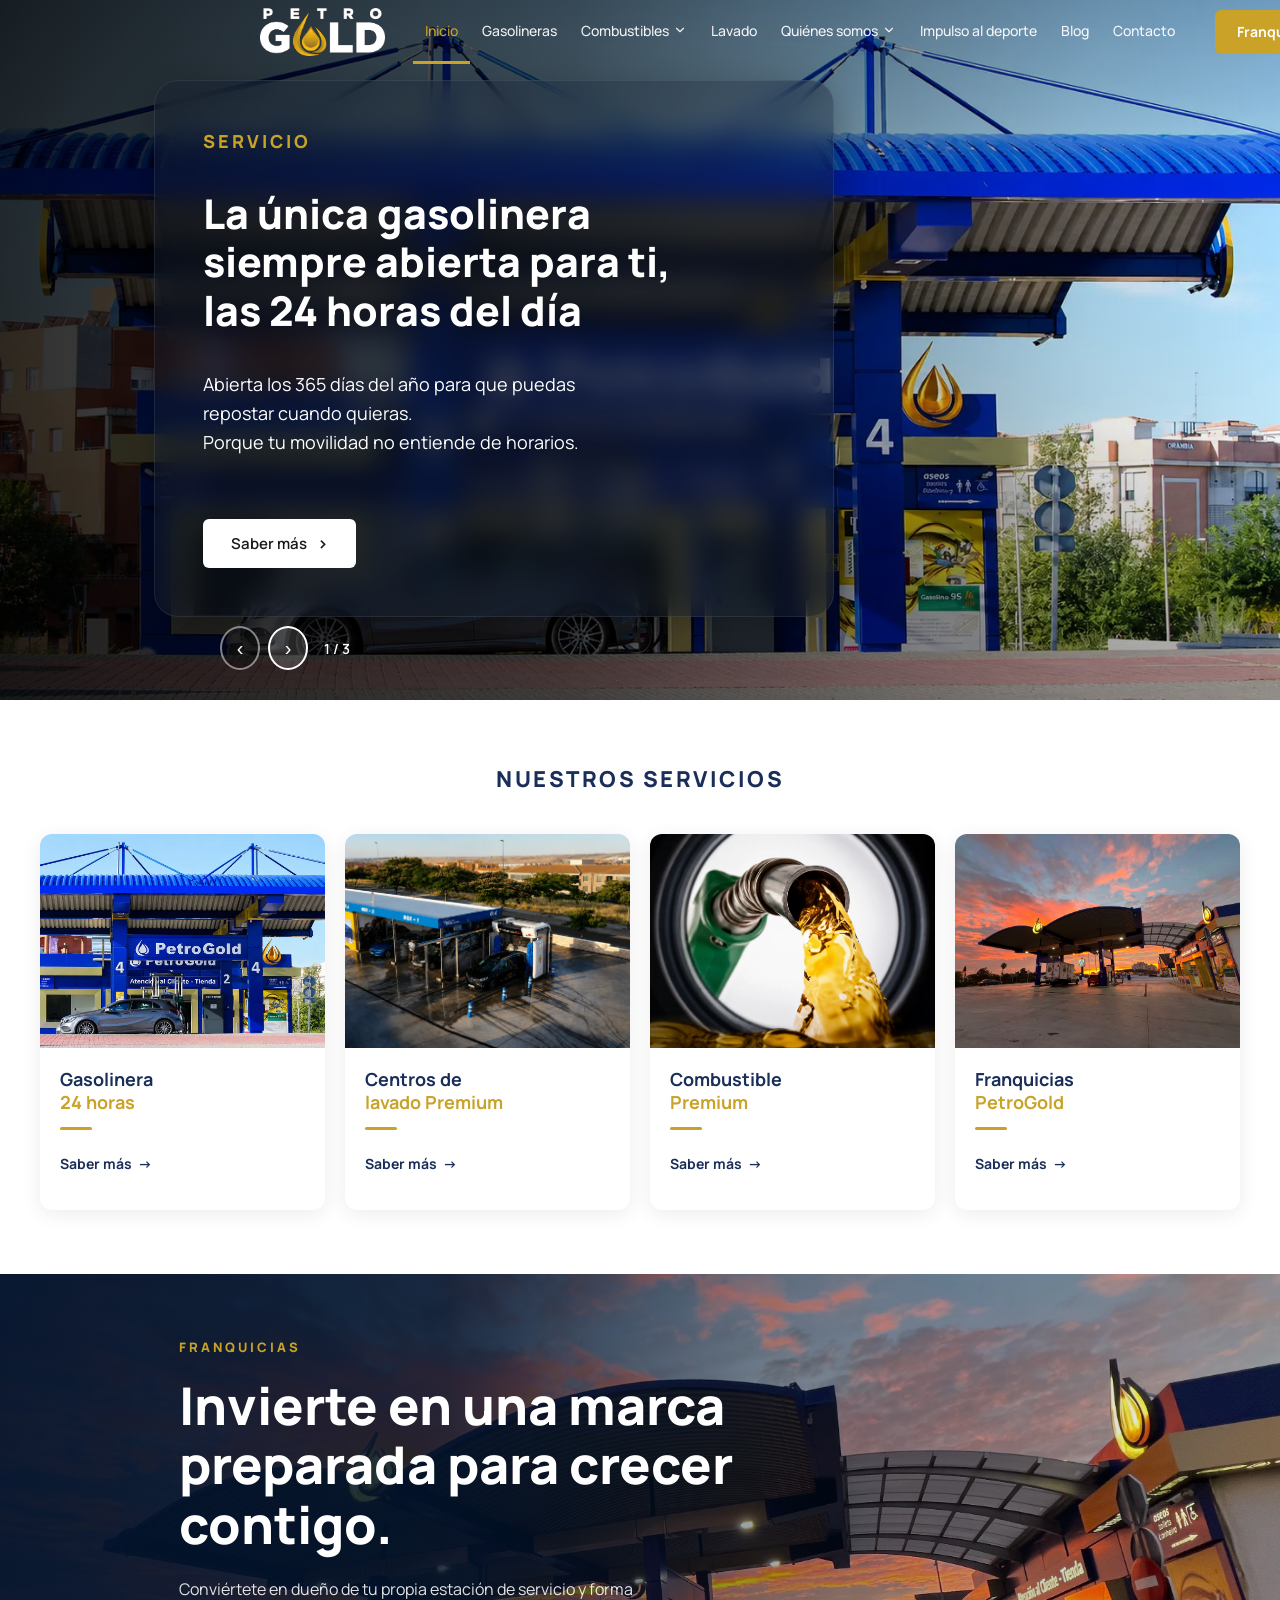
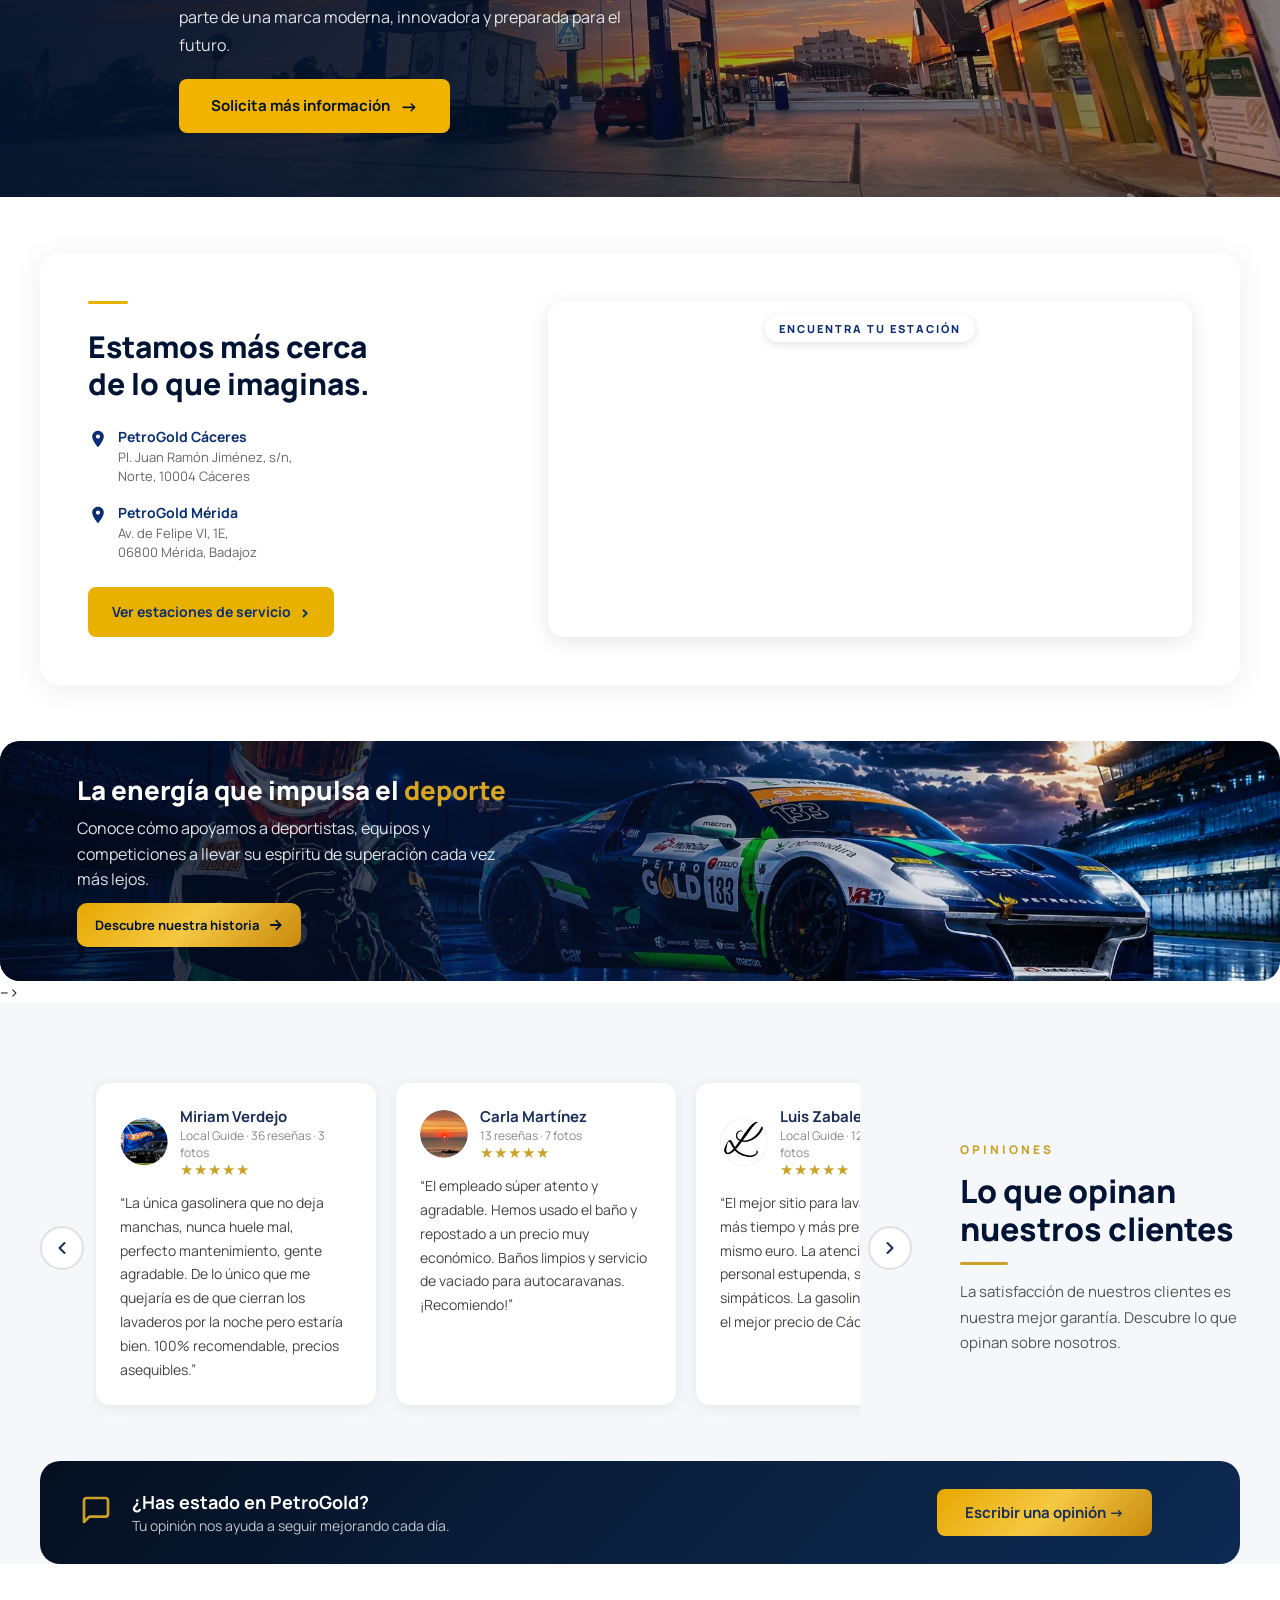
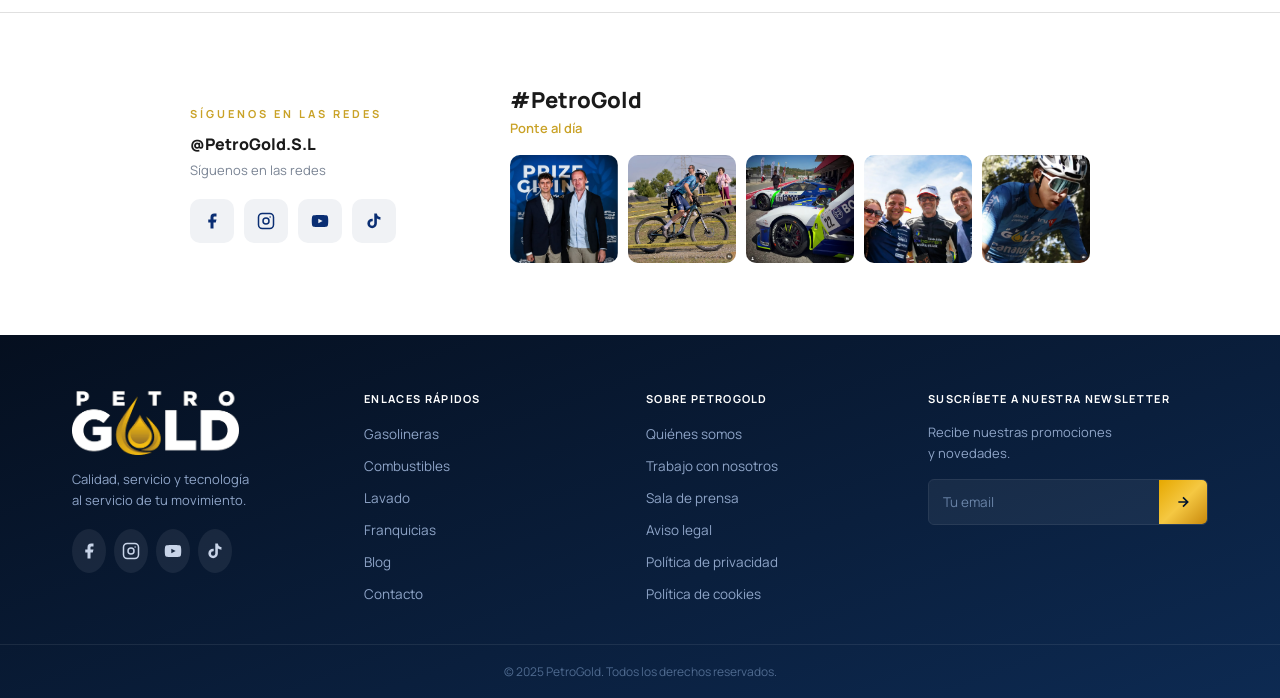
==== commit e276cf8b: "actualizacion rev 3" ====
--- a/index.html
+++ b/index.html
@@ -65,7 +65,7 @@
       <div class="slide active" style="background-image: url('Img/01_inicio_gasolinera_hero.webp')">
         <div class="slide-overlay"></div>
         <div class="hero-content-wrapper">
-          <div class="slide-content">
+          <div class="hero-pg-card">
             <span class="slide-label">SERVICIO</span>
             <h1 class="slide-title">La única gasolinera<br>siempre abierta para ti,<br>las 24 horas del día</h1>
             <p class="slide-subtitle">Abierta los 365 días del año para que puedas<br> repostar cuando quieras. <br> Porque tu movilidad no entiende de horarios.</p>
@@ -78,7 +78,7 @@
       <div class="slide" style="background-image: url('Img/01_inicio_calidad_hero.webp')">
         <div class="slide-overlay"></div>
         <div class="hero-content-wrapper">
-          <div class="slide-content">
+          <div class="hero-pg-card">
             <span class="slide-label">CALIDAD</span>
             <h1 class="slide-title">Con nuestro combustible premium microfiltrado<br>ahorrarás hasta un <span class="slide-gold">10%</span> <br>  en cada repostaje.</h1>
             <a href="combustibles.html" class="slide-btn">Saber más <span class="btn-arrow">›</span></a>
@@ -90,7 +90,7 @@
       <div class="slide" style="background-image: url('Img/01_inicio_franquiciate_hero.webp')">
         <div class="slide-overlay"></div>
         <div class="hero-content-wrapper">
-          <div class="slide-content">
+          <div class="hero-pg-card">
             <span class="slide-label">FRANQUÍCIATE</span>
             <h1 class="slide-title">Invierte en una marca<br>preparada para crecer<br>contigo.</h1>
             <p class="slide-subtitle">Accede a un modelo de negocio innovador<br>con tecnología 24 horas, soporte continuo<br>y una inversión adaptada a tus necesidades.</p>
@@ -467,6 +467,36 @@
 
   </main>
 
+  <!-- ===== REDES SOCIALES ===== -->
+  <section class="pgqs-social-section">
+    <div class="pgqs-inner">
+      <div class="pgqs-social-grid">
+        <div class="pgqs-social-brand">
+          <span class="pgqs-eyebrow" style="display:block; margin-bottom:12px;">SÍGUENOS EN LAS REDES</span>
+          <strong>@PetroGold.S.L</strong>
+          <p>Síguenos en las redes</p>
+          <div class="pgqs-social-icons">
+            <a href="https://www.facebook.com/PetroGold.S.L" target="_blank" rel="noopener noreferrer" aria-label="Facebook" class="pgqs-social-icon"><svg viewBox="0 0 24 24" fill="currentColor" width="18" height="18"><path d="M18 2h-3a5 5 0 0 0-5 5v3H7v4h3v8h4v-8h3l1-4h-4V7a1 1 0 0 1 1-1h3z"/></svg></a>
+            <a href="https://www.instagram.com/petrogold.sl/" target="_blank" rel="noopener noreferrer" aria-label="Instagram" class="pgqs-social-icon"><svg viewBox="0 0 24 24" fill="none" stroke="currentColor" stroke-width="2" width="18" height="18"><rect x="2" y="2" width="20" height="20" rx="5" ry="5"/><circle cx="12" cy="12" r="4"/><circle cx="17.5" cy="6.5" r="1" fill="currentColor" stroke="none"/></svg></a>
+            <a href="https://www.youtube.com/@petrogolds.l9030" target="_blank" rel="noopener noreferrer" aria-label="YouTube" class="pgqs-social-icon"><svg viewBox="0 0 24 24" fill="currentColor" width="18" height="18"><path d="M22.54 6.42a2.78 2.78 0 0 0-1.95-1.96C18.88 4 12 4 12 4s-6.88 0-8.59.46A2.78 2.78 0 0 0 1.46 6.42 29 29 0 0 0 1 12a29 29 0 0 0 .46 5.58A2.78 2.78 0 0 0 3.41 19.6C5.12 20 12 20 12 20s6.88 0 8.59-.4a2.78 2.78 0 0 0 1.95-1.97A29 29 0 0 0 23 12a29 29 0 0 0-.46-5.58zM9.75 15.02V8.98L15.5 12l-5.75 3.02z"/></svg></a>
+            <a href="https://www.tiktok.com/@petrogold.sl" target="_blank" rel="noopener noreferrer" aria-label="TikTok" class="pgqs-social-icon"><svg viewBox="0 0 24 24" fill="currentColor" width="18" height="18"><path d="M19.59 6.69a4.83 4.83 0 0 1-3.77-4.25V2h-3.45v13.67a2.89 2.89 0 0 1-2.88 2.5 2.89 2.89 0 0 1-2.89-2.89 2.89 2.89 0 0 1 2.89-2.89c.28 0 .54.04.79.1V9.01a6.33 6.33 0 0 0-.79-.05 6.34 6.34 0 0 0-6.34 6.34 6.34 6.34 0 0 0 6.34 6.34 6.34 6.34 0 0 0 6.33-6.34V8.69a8.18 8.18 0 0 0 4.78 1.52V6.76a4.85 4.85 0 0 1-1.01-.07z"/></svg></a>
+          </div>
+        </div>
+        <div class="pgqs-social-feed">
+          <h3>#PetroGold</h3>
+          <p class="pgqs-social-feed-tag">Ponte al día</p>
+          <div class="pgqs-ig-grid">
+            <div class="pgqs-ig-item"><a href="https://www.instagram.com/petrogold.sl/" target="_blank" rel="noopener noreferrer"><img src="Img/05_instagram_01.png" alt="PetroGold en redes" loading="lazy" /></a></div>
+            <div class="pgqs-ig-item"><a href="https://www.instagram.com/petrogold.sl/" target="_blank" rel="noopener noreferrer"><img src="Img/05_instagram_02.png" alt="PetroGold en redes" loading="lazy" /></a></div>
+            <div class="pgqs-ig-item"><a href="https://www.instagram.com/petrogold.sl/" target="_blank" rel="noopener noreferrer"><img src="Img/05_instagram_03.png" alt="PetroGold en redes" loading="lazy" /></a></div>
+            <div class="pgqs-ig-item"><a href="https://www.instagram.com/petrogold.sl/" target="_blank" rel="noopener noreferrer"><img src="Img/05_instagram_04.png" alt="PetroGold en redes" loading="lazy" /></a></div>
+            <div class="pgqs-ig-item"><a href="https://www.instagram.com/petrogold.sl/" target="_blank" rel="noopener noreferrer"><img src="Img/05_instagram_05.png" alt="PetroGold en redes" loading="lazy" /></a></div>
+          </div>
+        </div>
+      </div>
+    </div>
+  </section>
+
   <!-- ===== FOOTER ===== -->
   <footer class="site-footer">
     <div class="footer-inner">
--- a/css/style.css
+++ b/css/style.css
@@ -337,7 +337,12 @@
   opacity: 0;
   transition: opacity 0.7s ease;
   display: flex;
-  align-items: center;
+  align-items: flex-start;
+}
+
+/* index.html hero: offset from fixed navbar */
+.hero-slider .slide {
+  padding-top: 110px;
 }
 
 .slide.active {
@@ -357,9 +362,8 @@
   position: relative;
   z-index: 2;
   width: 100%;
-  height: 100%;
-  display: flex;
-  align-items: center;
+  display: flex;
+  align-items: flex-start;
 }
 
 .slide-content {
@@ -404,6 +408,7 @@
 
 .slide-btn {
   display: inline-flex;
+  align-self: flex-start;
   align-items: center;
   gap: 10px;
   background: #fff;
@@ -429,8 +434,8 @@
 /* Slider controls */
 .slider-controls {
   position: absolute;
-  bottom: 32px;
-  left: clamp(60px, 14vw, 260px);
+  bottom: 52px;
+  left: clamp(80px, 12vw, 220px);
   z-index: 10;
   display: flex;
   align-items: center;
@@ -722,7 +727,7 @@
 
 .hero-wrapper {
   position: relative;
-  height: 600px;
+  height: 720px;
   overflow: hidden;
 }
 
@@ -1363,7 +1368,7 @@
   min-height: 240px;
   background-image: url('../Img/01_inicio_blog_2.webp');
   background-size: cover;
-  background-position: center 40%;
+  background-position: center 50%;
   background-repeat: no-repeat;
   display: flex;
   align-items: center;
@@ -1684,7 +1689,11 @@
   }
 
   .hero-wrapper {
-    height: 480px;
+    height: 650px;
+  }
+
+  .hero-slider .slide {
+    padding-top: 80px;
   }
 
   .slide-title {
@@ -1698,6 +1707,7 @@
 
   .slider-controls {
     left: clamp(40px, 8vw, 100px);
+    bottom: 44px;
   }
 }
 
@@ -1824,7 +1834,11 @@
 
   /* Hero */
   .hero-wrapper {
-    height: 420px;
+    height: 560px;
+  }
+
+  .hero-slider .slide {
+    padding-top: 88px;
   }
 
   .slide-content {
@@ -1851,8 +1865,8 @@
   }
 
   .slider-controls {
-    left: 32px;
-    bottom: 20px;
+    left: 24px;
+    bottom: 36px;
   }
 
   .petrogold-location-item {
@@ -1870,7 +1884,19 @@
   }
 
   .slider-controls {
-    left: 260px;
+    left: 220px;
+  }
+
+  .hero-wrapper {
+    height: 700px;
+  }
+
+  .hero-slider .slide {
+    padding-top: 80px;
+  }
+
+  .slider-controls {
+    bottom: 30px;
   }
 }
 
@@ -1961,7 +1987,7 @@
 @media (max-width: 480px) {
 
   .hero-wrapper {
-    height: 360px;
+    height: 500px;
   }
 
   .slide-title {
@@ -1978,8 +2004,8 @@
   }
 
   .slider-controls {
-    left: 20px;
-    bottom: 16px;
+    left: 16px;
+    bottom: 28px;
     gap: 6px;
   }
 
@@ -2105,6 +2131,18 @@
 }
 
 /* ── Sport section responsive ── */
+@media (min-width: 1024px) {
+  .sport-section {
+    background-position: 55% 50%;
+  }
+}
+
+@media (min-width: 1400px) {
+  .sport-section {
+    background-position: 60% 50%;
+  }
+}
+
 @media (max-width: 768px) {
   .sport-section {
     min-height: 200px;
@@ -2496,7 +2534,7 @@
   z-index: 2;
   margin-left: clamp(80px, 12vw, 220px);
   width: min(55%, 680px);
-  background: rgba(20, 30, 45, 0.58);
+  background: rgba(20, 30, 45, 0.38);
   backdrop-filter: blur(14px);
   -webkit-backdrop-filter: blur(14px);
   border: 1px solid rgba(255, 255, 255, 0.08);
@@ -2528,7 +2566,7 @@
 
 .hero-pg-text {
   font-family: var(--font);
-  font-size: 17px;
+  font-size: 20px;
   font-weight: 400;
   color: rgba(255, 255, 255, 0.88);
   line-height: 1.7;
@@ -2639,6 +2677,60 @@
   .hero-pg-btn {
     justify-content: center;
     padding: 13px 20px;
+  }
+}
+
+/* hero-pg-card dentro del hero slider (index.html) */
+.hero-slider .hero-pg-card .slide-btn {
+  margin-top: 14px;
+}
+
+@media (max-width: 1024px) {
+  .hero-slider .hero-pg-card {
+    margin-left: clamp(40px, 8vw, 100px);
+    width: min(72%, 560px);
+    padding: 32px 28px;
+  }
+  .hero-slider .hero-pg-card .slide-title {
+    font-size: 26px;
+  }
+}
+
+@media (max-width: 768px) {
+  .hero-slider .hero-pg-card {
+    width: min(70%, 420px);
+    margin: 0 0 0 24px;
+    padding: 24px 20px;
+    border-radius: 16px;
+    gap: 14px;
+  }
+  .hero-slider .hero-pg-card .slide-title {
+    font-size: 20px;
+    margin-bottom: 16px;
+  }
+  .hero-slider .hero-pg-card .slide-label {
+    font-size: 11px;
+    letter-spacing: 2px;
+    margin-bottom: 10px;
+  }
+  .hero-slider .hero-pg-card .slide-subtitle {
+    font-size: 14px;
+    margin-bottom: 14px;
+    margin-top: -8px;
+  }
+}
+
+@media (max-width: 480px) {
+  .hero-slider .hero-pg-card {
+    width: min(82%, 380px);
+    margin: 0 0 0 16px;
+    padding: 20px 16px;
+    border-radius: 14px;
+    gap: 12px;
+  }
+  .hero-slider .hero-pg-card .slide-title {
+    font-size: 18px;
+    margin-bottom: 12px;
   }
 }
 
@@ -3427,7 +3519,7 @@
 
 .comb-hero-subtitle {
   font-family: var(--font);
-  font-size: 17px;
+  font-size: 20px;
   color: rgba(255,255,255,0.78);
   line-height: 1.65;
   max-width: 480px;
@@ -4134,9 +4226,9 @@
 
 .lav-hero-subtitle {
   font-family: var(--font);
-  font-size: 17px;
+  font-size: 20px;
   font-weight: 400;
-  color: rgba(255,255,255,0.82);
+  color: rgba(255,255,255,1);
   line-height: 1.75;
   max-width: 520px;
   animation: lav-fade-up 0.75s ease both;
@@ -4535,6 +4627,212 @@
   letter-spacing: 0.3px;
   text-align: center;
   line-height: 33px;
+}
+
+
+/* ── Galería de Boxes de Lavado ── */
+.lav-boxes-gallery {
+  background: #f8f8f8;
+  padding: 72px 40px;
+}
+
+.lav-gallery-inner {
+  max-width: 1280px;
+  margin: 0 auto;
+}
+
+.lav-gallery-header {
+  margin-bottom: 36px;
+}
+
+.lav-gallery-title {
+  font-family: var(--font);
+  font-size: clamp(1.6rem, 3vw, 2.2rem);
+  font-weight: 800;
+  color: var(--text-dark);
+  margin-bottom: 10px;
+}
+
+.lav-gallery-subtitle {
+  font-size: 1rem;
+  color: #666;
+  max-width: 620px;
+}
+
+.lav-carousel-wrap {
+  display: flex;
+  align-items: center;
+  gap: 12px;
+}
+
+.lav-car-arrow {
+  flex-shrink: 0;
+  width: 44px;
+  height: 44px;
+  border-radius: 50%;
+  border: 2px solid var(--border, #e0e0e0);
+  background: #fff;
+  color: var(--text-dark);
+  display: flex;
+  align-items: center;
+  justify-content: center;
+  cursor: pointer;
+  transition: background 0.22s, border-color 0.22s, color 0.22s;
+}
+
+.lav-car-arrow:hover {
+  background: var(--gold, #C9A227);
+  border-color: var(--gold, #C9A227);
+  color: #fff;
+}
+
+.lav-car-arrow:disabled {
+  cursor: default;
+}
+
+.lav-carousel-track-wrap {
+  flex: 1;
+  overflow: hidden;
+}
+
+.lav-carousel-track {
+  display: flex;
+  gap: 14px;
+  transition: transform 0.42s cubic-bezier(0.25, 0.46, 0.45, 0.94);
+}
+
+.lav-car-thumb {
+  flex: 0 0 calc(20% - 11.2px);
+  border-radius: 14px;
+  overflow: hidden;
+  cursor: pointer;
+  border: 3px solid transparent;
+  transition: border-color 0.25s, box-shadow 0.25s;
+}
+
+.lav-car-thumb img {
+  width: 100%;
+  aspect-ratio: 16 / 10;
+  object-fit: cover;
+  display: block;
+  transition: transform 0.3s ease;
+}
+
+.lav-car-thumb:hover img {
+  transform: scale(1.05);
+}
+
+.lav-car-thumb:hover {
+  box-shadow: 0 8px 20px rgba(0, 0, 0, 0.14);
+}
+
+.lav-car-thumb.active {
+  border-color: var(--gold, #C9A227);
+  box-shadow: 0 8px 24px rgba(201, 162, 39, 0.3);
+}
+
+/* ── Lightbox ── */
+.lav-lightbox {
+  position: fixed;
+  inset: 0;
+  z-index: 9999;
+  background: rgba(0, 0, 0, 0.92);
+  display: flex;
+  align-items: center;
+  justify-content: center;
+  opacity: 0;
+  visibility: hidden;
+  transition: opacity 0.3s ease, visibility 0.3s ease;
+}
+
+.lav-lightbox.open {
+  opacity: 1;
+  visibility: visible;
+}
+
+.lav-lb-img-wrap {
+  display: flex;
+  align-items: center;
+  justify-content: center;
+  max-width: 90vw;
+  max-height: 85vh;
+}
+
+.lav-lb-img-wrap img {
+  max-width: 90vw;
+  max-height: 85vh;
+  object-fit: contain;
+  border-radius: 12px;
+  box-shadow: 0 24px 60px rgba(0, 0, 0, 0.5);
+  transition: opacity 0.22s ease;
+  display: block;
+}
+
+.lav-lb-close {
+  position: absolute;
+  top: 20px;
+  right: 20px;
+  width: 44px;
+  height: 44px;
+  border-radius: 50%;
+  background: rgba(255, 255, 255, 0.12);
+  border: 1.5px solid rgba(255, 255, 255, 0.25);
+  color: #fff;
+  display: flex;
+  align-items: center;
+  justify-content: center;
+  cursor: pointer;
+  transition: background 0.2s;
+  z-index: 1;
+}
+
+.lav-lb-close:hover {
+  background: rgba(255, 255, 255, 0.24);
+}
+
+.lav-lb-arrow {
+  position: absolute;
+  top: 50%;
+  transform: translateY(-50%);
+  width: 52px;
+  height: 52px;
+  border-radius: 50%;
+  background: rgba(255, 255, 255, 0.1);
+  border: 1.5px solid rgba(255, 255, 255, 0.2);
+  color: #fff;
+  display: flex;
+  align-items: center;
+  justify-content: center;
+  cursor: pointer;
+  transition: background 0.22s, border-color 0.22s;
+  z-index: 1;
+}
+
+.lav-lb-prev { left: 20px; }
+.lav-lb-next { right: 20px; }
+
+.lav-lb-arrow:hover {
+  background: var(--gold, #C9A227);
+  border-color: var(--gold, #C9A227);
+}
+
+.lav-lb-counter {
+  position: absolute;
+  bottom: 22px;
+  left: 50%;
+  transform: translateX(-50%);
+  color: rgba(255, 255, 255, 0.65);
+  font-family: var(--font, 'Manrope', sans-serif);
+  font-size: 0.88rem;
+  font-weight: 600;
+  letter-spacing: 0.06em;
+  pointer-events: none;
+}
+
+@media (max-width: 480px) {
+  .lav-lb-arrow { width: 40px; height: 40px; }
+  .lav-lb-prev { left: 10px; }
+  .lav-lb-next { right: 10px; }
 }
 
 
@@ -4754,10 +5052,11 @@
     width: 100%;
     min-height: 52px;
   }
-}
-
-
-/* ── LAV Responsive: Mobile ≤ 768px ── */
+
+  /* Gallery */
+  .lav-boxes-gallery { padding: 60px 24px; }
+  .lav-car-thumb { flex: 0 0 calc(25% - 10.5px); }
+}
 @media (max-width: 768px) {
 
   /* Prevent any horizontal overflow */
@@ -4844,6 +5143,11 @@
   }
 
   .lav-cta-btns { gap: 12px; }
+
+  /* Gallery */
+  .lav-boxes-gallery { padding: 48px 16px; }
+  .lav-car-thumb { flex: 0 0 calc(33.333% - 9.4px); }
+  .lav-car-arrow { width: 38px; height: 38px; }
 }
 
 
@@ -4886,6 +5190,11 @@
 
   /* Quote block */
   .lav-quote-block { padding: 20px 16px 20px 14px; }
+
+  /* Gallery */
+  .lav-boxes-gallery { padding: 36px 12px; }
+  .lav-car-thumb { flex: 0 0 calc(50% - 7px); }
+  .lav-car-arrow { width: 34px; height: 34px; }
 }
 
 
@@ -6199,6 +6508,40 @@
   padding-top: 20;
 }
 
+/* ── Ambassadors wrapper: premium card layout ── */
+.id-ambassadors-wrap {
+  display: flex;
+  flex-direction: column;
+  gap: 32px;
+  padding: 0 clamp(20px, 5vw, 80px) 72px;
+}
+
+.id-ambassadors-wrap .id-testimony {
+  border-radius: 14px;
+  overflow: hidden;
+  border: 1px solid rgba(30, 80, 160, 0.28);
+  box-shadow:
+    0 12px 48px rgba(0, 0, 0, 0.55),
+    0 2px 8px rgba(0, 0, 0, 0.35),
+    inset 0 1px 0 rgba(255, 255, 255, 0.04);
+  transition: transform 0.32s ease, box-shadow 0.32s ease;
+}
+
+.id-ambassadors-wrap .id-testimony:hover {
+  transform: translateY(-5px);
+  box-shadow:
+    0 22px 64px rgba(0, 0, 0, 0.65),
+    0 4px 16px rgba(30, 80, 160, 0.22),
+    inset 0 1px 0 rgba(255, 255, 255, 0.05);
+}
+
+@media (max-width: 768px) {
+  .id-ambassadors-wrap { gap: 22px; padding: 0 16px 56px; }
+}
+@media (max-width: 480px) {
+  .id-ambassadors-wrap { gap: 16px; padding: 0 10px 44px; }
+}
+
 .id-colabs-inner {
   display: flex;
   flex-direction: column;
@@ -7869,8 +8212,8 @@
 }
 
 .pgqs-hero-sub {
-  font-size: clamp(14px, 1.6vw, 17px);
-  color: rgba(255,255,255,0.82);
+  font-size: clamp(20px, 1.7vw, 20px);
+  color: rgba(255,255,255,1);
   line-height: 1.65;
   max-width: 520px;
   margin: 0;
@@ -8021,6 +8364,25 @@
   transition: background 0.25s, color 0.25s, border-color 0.25s;
 }
 .pgqs-tl-item:hover .pgqs-tl-icon { background: var(--gold); color: #fff; }
+
+.pgqs-tl-badge {
+  position: absolute;
+  top: -4px;
+  right: -4px;
+  width: 20px;
+  height: 20px;
+  border-radius: 50%;
+  background: #0A2E73;
+  color: #fff;
+  font-family: var(--font);
+  font-size: 11px;
+  font-weight: 800;
+  display: flex;
+  align-items: center;
+  justify-content: center;
+  line-height: 1;
+  border: 2px solid #fff;
+}
 
 .pgqs-tl-year { font-family: var(--font); font-size: 18px; font-weight: 800; color: #0A2E73; margin-bottom: 8px; }
 .pgqs-tl-text { font-family: var(--font); font-size: 13px; color: #5a6475; line-height: 1.55; margin: 0; }
